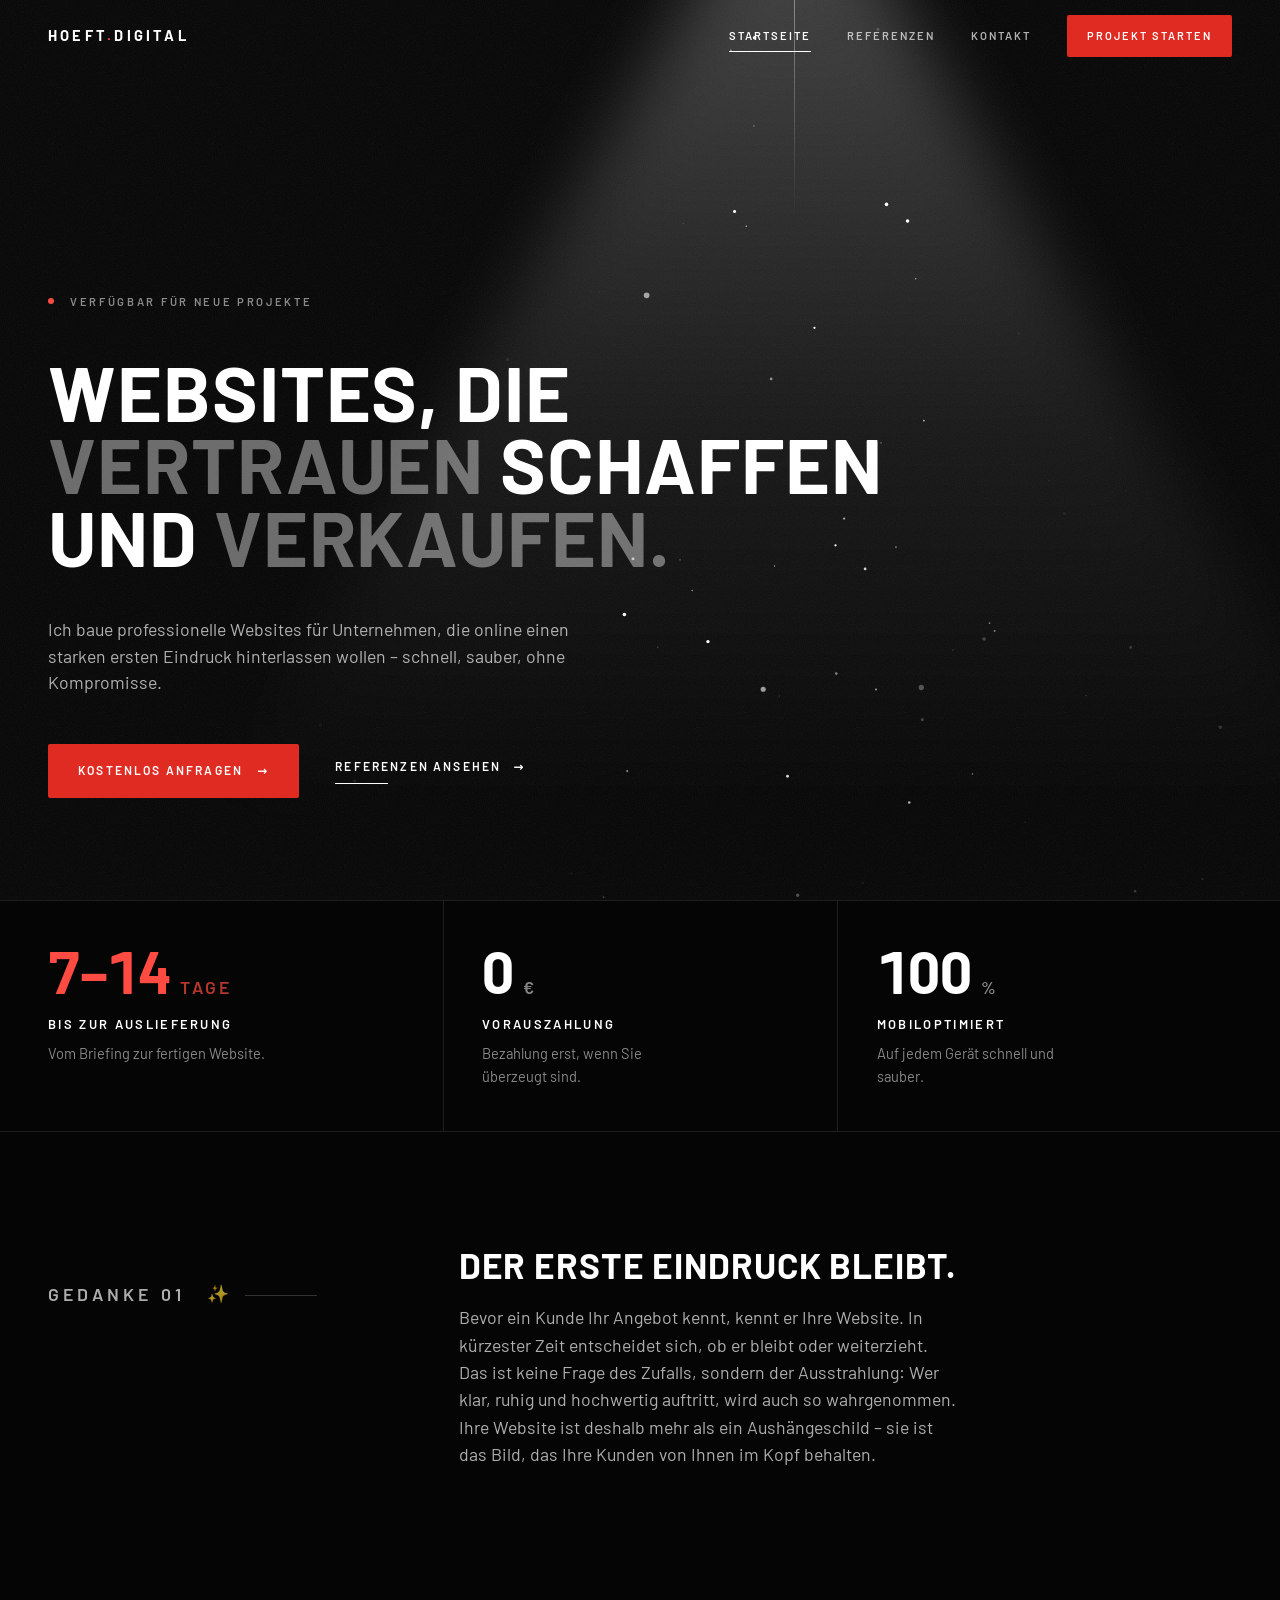
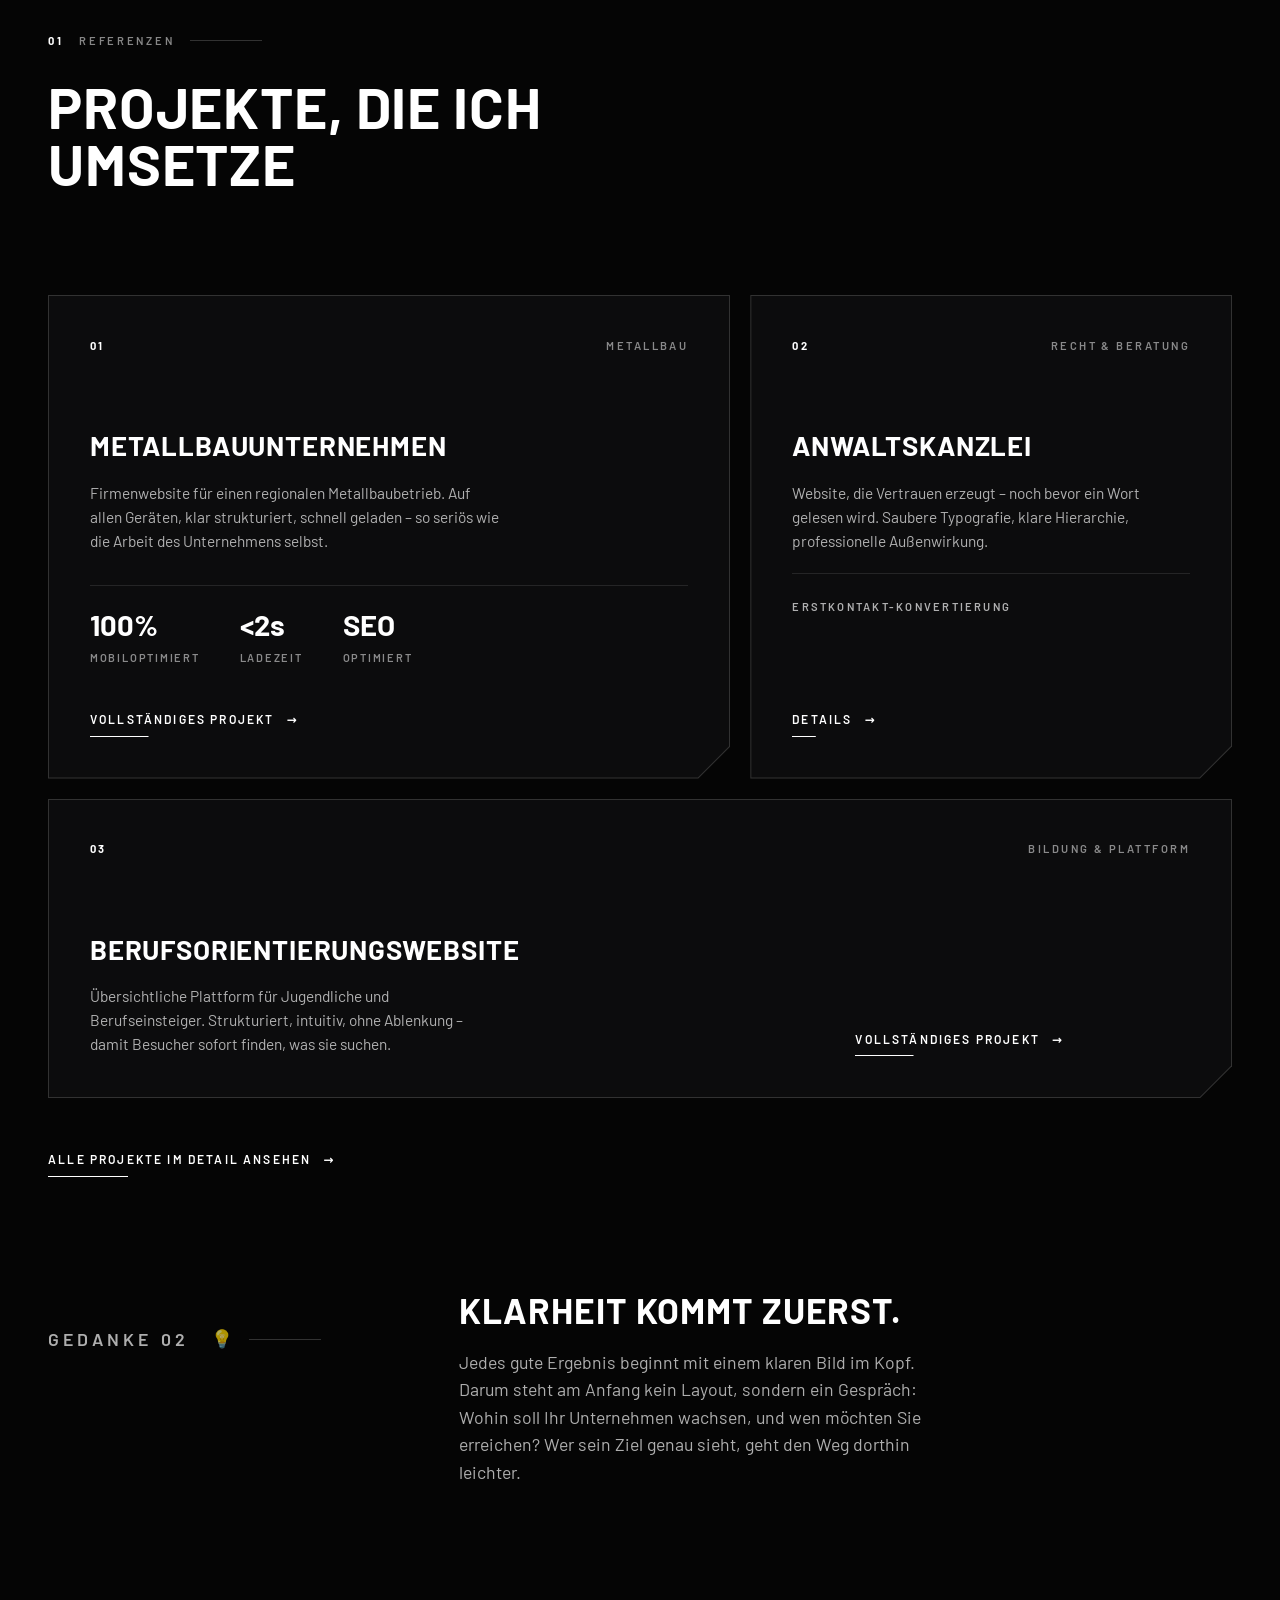
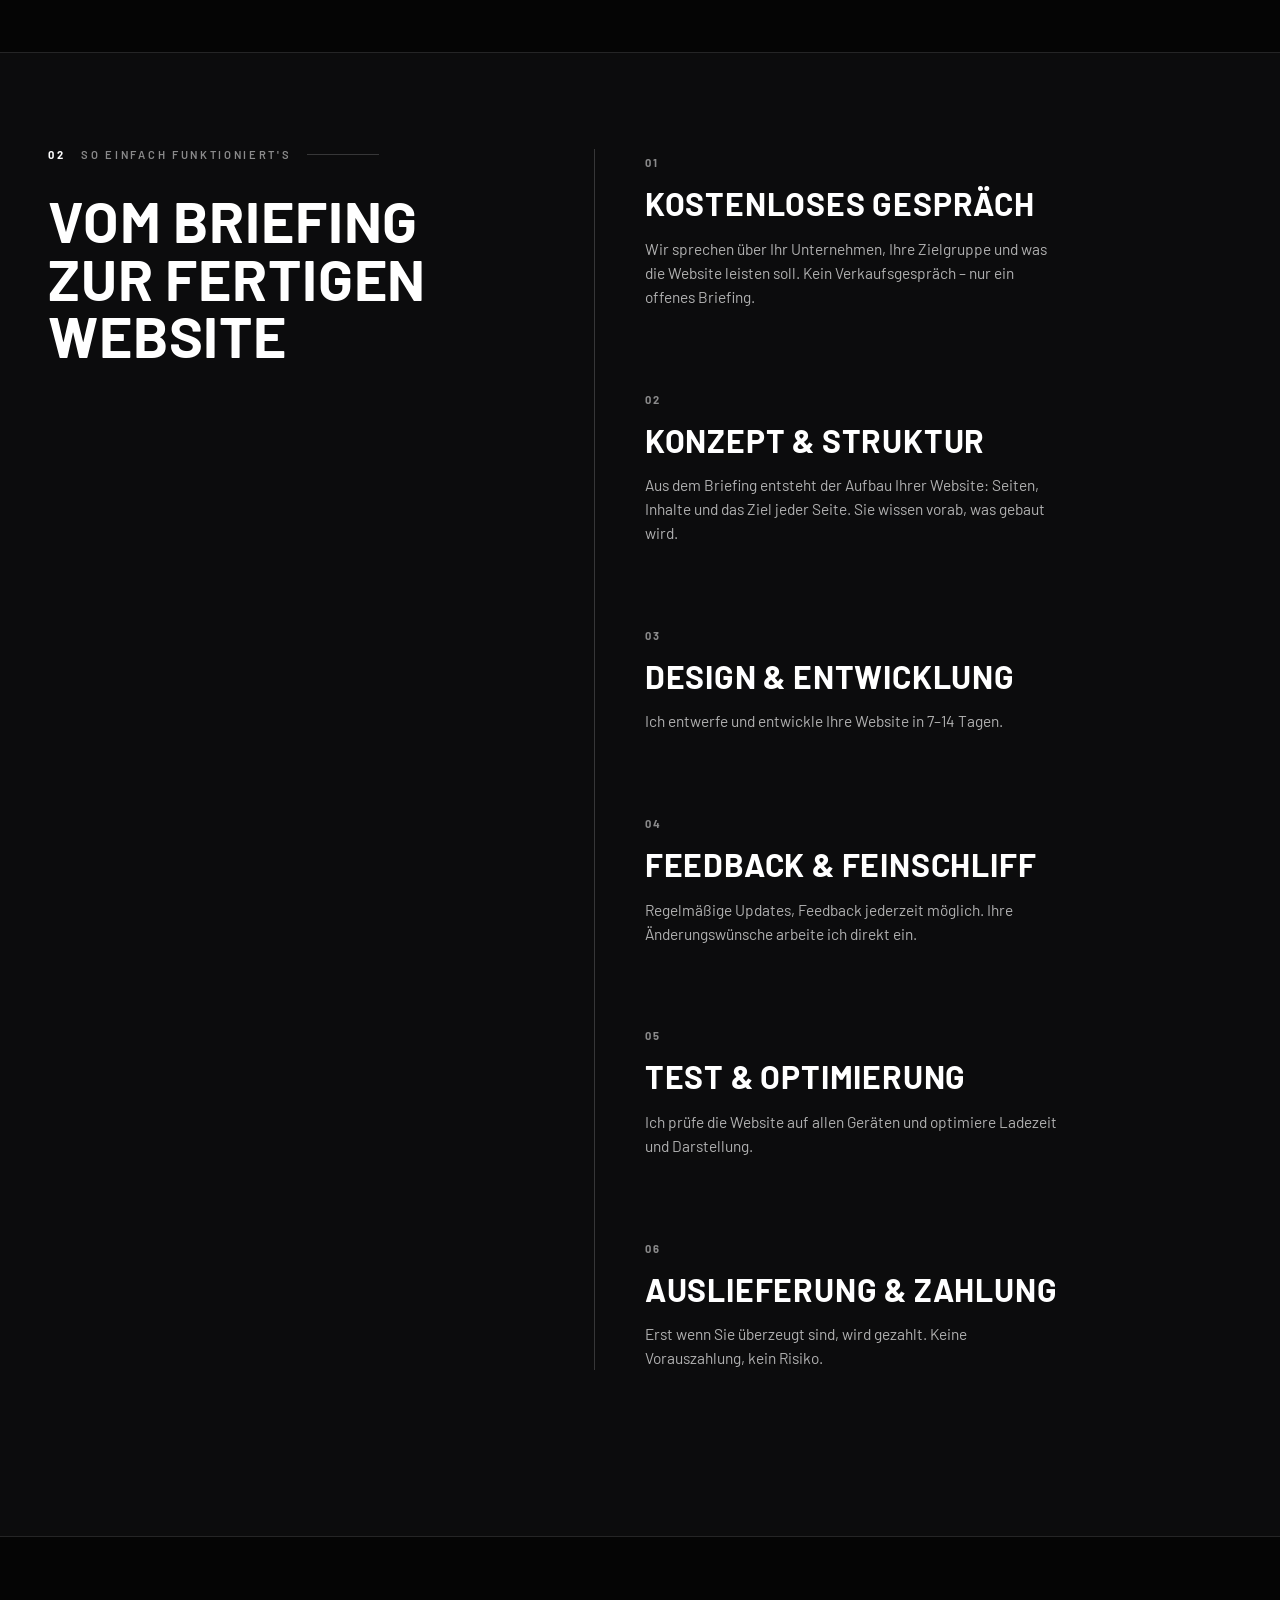
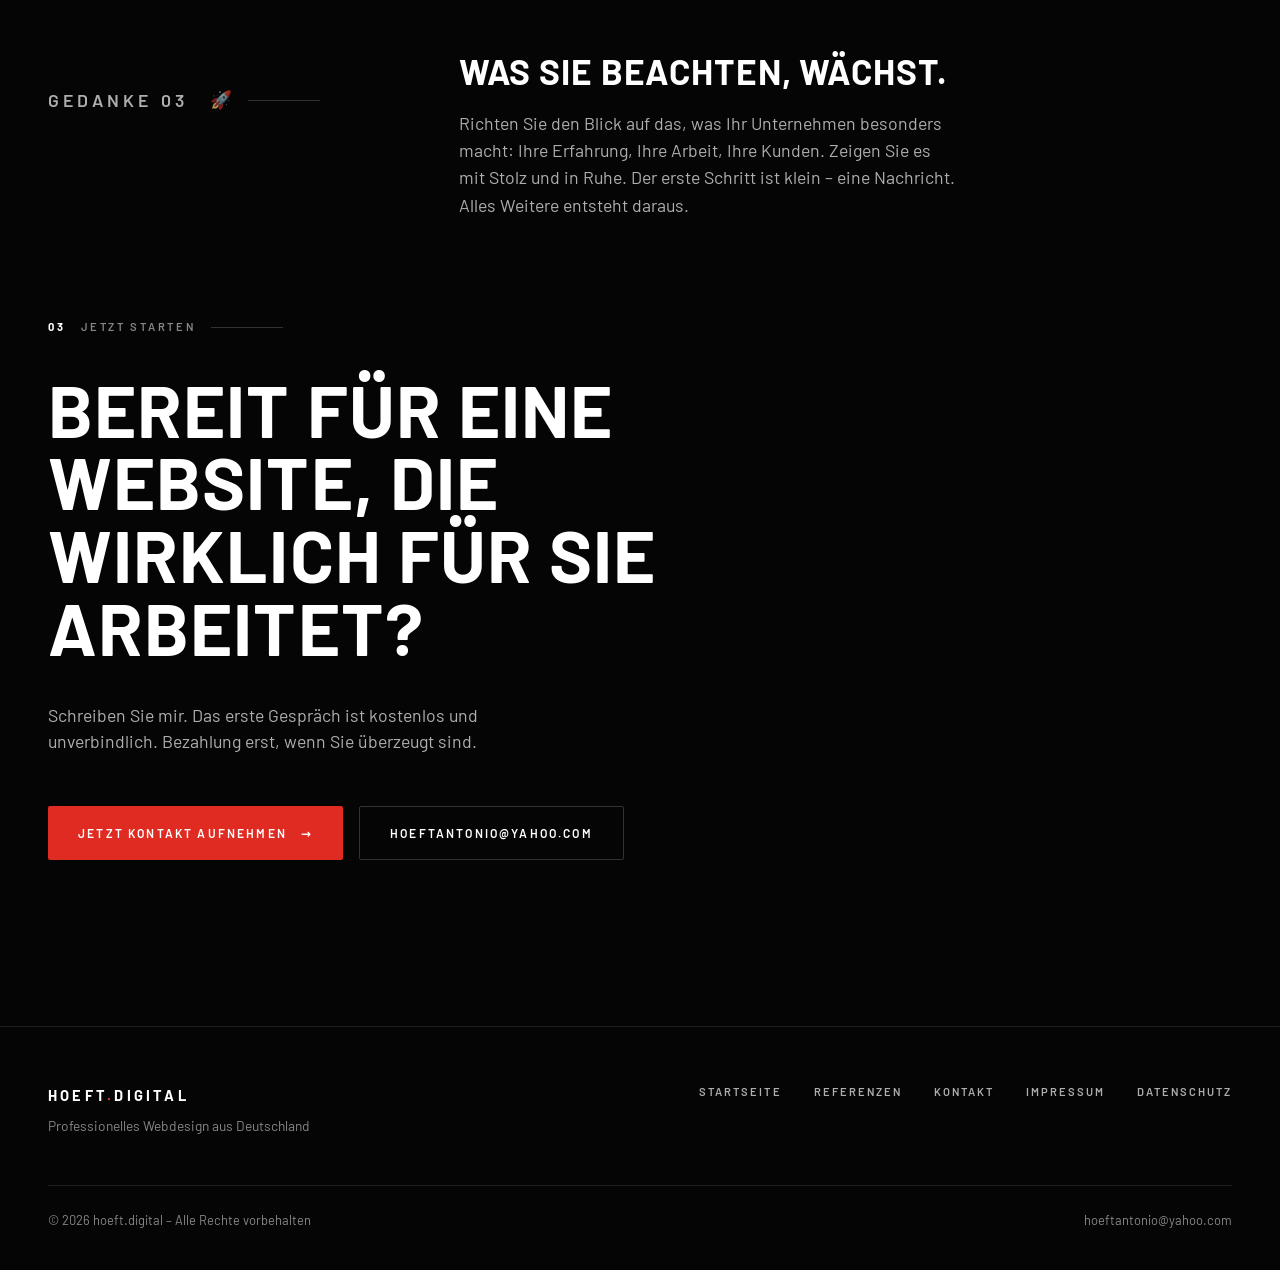
==== index.html @ b16e96ef "Initial commit" ====
<!DOCTYPE html>
<html lang="de">
<head>
  <meta charset="UTF-8" />
  <meta name="viewport" content="width=device-width, initial-scale=1.0" />
  <title>hoeft.digital – Webdesign, das wirkt</title>
  <meta name="description" content="Professionelles Webdesign für Unternehmen, die online überzeugen wollen." />
  <meta name="theme-color" content="#050505" />

  <link rel="preload" href="fonts/barlow-700.woff2" as="font" type="font/woff2" crossorigin />
  <link rel="preload" href="fonts/barlow-400.woff2" as="font" type="font/woff2" crossorigin />
  <script>document.documentElement.classList.add('js');</script>

  <style>
    /* ── Fonts (self-hosted) ────────────────────────── */
    @font-face { font-family: 'Barlow'; src: url('fonts/barlow-400.woff2') format('woff2'); font-weight: 400; font-display: swap; }
    @font-face { font-family: 'Barlow'; src: url('fonts/barlow-500.woff2') format('woff2'); font-weight: 500; font-display: swap; }
    @font-face { font-family: 'Barlow'; src: url('fonts/barlow-600.woff2') format('woff2'); font-weight: 600; font-display: swap; }
    @font-face { font-family: 'Barlow'; src: url('fonts/barlow-700.woff2') format('woff2'); font-weight: 700; font-display: swap; }

    /* ── Tokens ─────────────────────────────────────── */
    :root {
      --bg:      #050505;
      --bg-1:    #0c0c0d;
      --bg-2:    #141415;
      --line:    rgba(255,255,255,.10);
      --line-2:  rgba(255,255,255,.18);
      --t1:      #fff;
      --t2:      rgba(255,255,255,.68);
      --t3:      rgba(255,255,255,.52);   /* Minimum – AA auf --bg */

      --red:      #E02B22;                /* UI-Rot: Flächen (weißer Text 4.6:1) */
      --red-hi:   #FF4B41;                /* UI-Rot: Text auf Schwarz */
      --red-hover:#EE3A30;

      --sans: 'Barlow', 'DIN Alternate', 'Arial Narrow', system-ui, sans-serif;
      --mono: var(--sans);
      --ease: cubic-bezier(.16,1,.3,1);

      --pad:  clamp(20px, 4vw, 48px);
      --max:  1320px;
      --sec:  clamp(96px, 13vw, 176px);
      --nav:  72px;
    }

    *, *::before, *::after { box-sizing: border-box; }
    html { -webkit-text-size-adjust: 100%; }
    @media (prefers-reduced-motion: no-preference) { html { scroll-behavior: smooth; } }
    body {
      margin: 0; background: var(--bg); color: var(--t1);
      font-family: var(--sans); font-size: 15.48px; line-height: 1.55;
      -webkit-font-smoothing: antialiased; text-rendering: optimizeLegibility;
      overflow-x: hidden;
    }
    h1, h2, h3, p, ol, ul { margin: 0; padding: 0; }
    ol, ul { list-style: none; }
    a { color: inherit; text-decoration: none; }
    button { font: inherit; color: inherit; background: none; border: 0; padding: 0; cursor: pointer; }
    ::selection { background: var(--red); color: #fff; }

    :focus-visible { outline: 2px solid var(--red-hi); outline-offset: 4px; }

    .wrap { width: 100%; max-width: var(--max); margin-inline: auto; padding-inline: var(--pad); }
    .sr-only { position: absolute; width: 1px; height: 1px; overflow: hidden; clip: rect(0 0 0 0); white-space: nowrap; }
    .skip { position: fixed; top: 8px; left: 8px; z-index: 100; background: #fff; color: #000; padding: 10px 16px; font-weight: 600; transform: translateY(-200%); }
    .skip:focus { transform: none; }

    /* ── Typography ─────────────────────────────────── */
    .mono { font-family: var(--mono); font-variant-numeric: tabular-nums; }
    .label {
      font-family: var(--sans); font-size: 11.18px; font-weight: 600; line-height: 1;
      letter-spacing: .24em; text-transform: uppercase; color: var(--t3);
      display: flex; align-items: center; gap: 16px;
    }
    .label b { font-weight: 700; color: var(--t1); }
    .label::after { content: ''; height: 1px; width: 72px; background: var(--line-2); }

    .display {
      font-weight: 700; text-transform: uppercase; letter-spacing: .012em; line-height: .94;
      font-size: clamp(27.52px, 6.02vw, 92.88px);
    }
    @media (max-width: 899px) { .display { font-size: clamp(32.68px, 9.12vw, 72.24px); line-height: .96; } }
    .h2 {
      font-weight: 700; text-transform: uppercase; letter-spacing: .015em; line-height: 1;
      font-size: clamp(25.8px, 4.47vw, 68.8px);
    }
    .dim { color: var(--t3); }

    /* ── Buttons / Links ────────────────────────────── */
    .btn {
      display: inline-flex; align-items: center; gap: 14px;
      min-height: 54px; padding: 0 30px; border-radius: 2px;
      font-weight: 600; font-size: 12.04px; letter-spacing: .18em; text-transform: uppercase;
      transition: background-color .25s var(--ease), border-color .25s var(--ease), color .25s var(--ease);
    }
    .btn .arr { transition: transform .35s var(--ease); }
    .btn:hover .arr { transform: translateX(5px); }
    .btn-red { background: var(--red); color: #fff; }
    .btn-red:hover { background: var(--red-hover); }
    .btn-line { border: 1px solid var(--line-2); color: var(--t1); }
    .btn-line:hover { background: #fff; border-color: #fff; color: #000; }

    .ulink {
      display: inline-flex; align-items: center; gap: 12px; font-weight: 600; font-size: 12.04px; letter-spacing: .18em; text-transform: uppercase; padding-bottom: 8px;
      background: linear-gradient(currentColor, currentColor) left bottom / 28% 1px no-repeat;
      transition: background-size .5s var(--ease);
    }
    .ulink:hover, .work:hover .ulink { background-size: 100% 1px; }
    .ulink .arr { transition: transform .35s var(--ease); }
    .ulink:hover .arr, .work:hover .ulink .arr { transform: translateX(4px); }

    /* ── Reveal ─────────────────────────────────────── */
    .js .rv { opacity: 0; transform: translateY(24px); transition: opacity .8s var(--ease), transform .8s var(--ease); transition-delay: var(--d, 0s); }
    .js .rv.in { opacity: 1; transform: none; }
    .js .ln > span { display: block; transform: translateY(105%); transition: transform 1.1s var(--ease); transition-delay: var(--d, 0s); }
    .js .in .ln > span, .js .ln.in > span { transform: none; }
    .ln { display: block; overflow: hidden; padding-bottom: .12em; margin-bottom: -.12em; }
    @media (min-width: 900px) { .ln { white-space: nowrap; } }

    /* ── Navigation ─────────────────────────────────── */
    .nav {
      position: fixed; inset: 0 0 auto 0; z-index: 50; height: var(--nav);
      border-bottom: 1px solid transparent;
      transition: background-color .35s, border-color .35s, backdrop-filter .35s;
    }
    .nav.solid { background: rgba(5,5,5,.78); border-color: var(--line); -webkit-backdrop-filter: blur(16px); backdrop-filter: blur(16px); }
    .nav .wrap { height: 100%; display: flex; align-items: center; justify-content: space-between; }
    .brand { font-weight: 700; font-size: 14.62px; letter-spacing: .22em; text-transform: uppercase; }
    .brand i { font-style: normal; color: var(--red-hi); }
    .nav-links { display: none; align-items: center; gap: 36px; }
    .nav-links a:not(.btn) { font-size: 11.18px; font-weight: 600; letter-spacing: .18em; text-transform: uppercase; color: var(--t2); transition: color .2s; position: relative; padding: 6px 0; }
    .nav-links a:not(.btn):hover, .nav-links a[aria-current] { color: #fff; }
    .nav-links a[aria-current]::after { content: ''; position: absolute; left: 0; right: 0; bottom: -2px; height: 1px; background: #fff; }
    .nav-links .btn { min-height: 42px; padding: 0 20px; font-size: 11px; }
    .menu-btn { width: 44px; height: 44px; margin-right: -10px; display: grid; place-items: center; }
    .menu-btn span { display: block; width: 22px; height: 1.5px; background: #fff; position: relative; transition: background .2s; }
    .menu-btn span::before, .menu-btn span::after { content: ''; position: absolute; left: 0; width: 22px; height: 1.5px; background: #fff; transition: transform .35s var(--ease); }
    .menu-btn span::before { top: -7px; } .menu-btn span::after { top: 7px; }
    .menu-btn[aria-expanded="true"] span { background: transparent; }
    .menu-btn[aria-expanded="true"] span::before { transform: translateY(7px) rotate(45deg); }
    .menu-btn[aria-expanded="true"] span::after { transform: translateY(-7px) rotate(-45deg); }
    .mobile {
      position: fixed; inset: var(--nav) 0 0 0; z-index: 49; background: var(--bg);
      padding: 24px var(--pad); display: none; flex-direction: column;
    }
    .mobile.open { display: flex; }
    .mobile a:not(.btn) { font-size: 25.8px; font-weight: 700; letter-spacing: .06em; text-transform: uppercase; padding: 18px 0; border-bottom: 1px solid var(--line); }
    .mobile .btn { margin-top: 32px; justify-content: space-between; }
    @media (min-width: 820px) { .nav-links { display: flex; } .menu-btn, .mobile { display: none !important; } }

    /* ── Hero ───────────────────────────────────────── */
    .hero {
      position: relative; isolation: isolate; overflow: hidden;
      min-height: 100svh; display: flex; flex-direction: column;
      padding-top: calc(var(--nav) + 72px);
    }
    .beam { position: absolute; z-index: -1; top: -12%; left: 62%; width: min(110vw, 1500px); height: 125%; transform: translateX(-50%); filter: blur(34px); opacity: 0; transition: opacity 2.4s var(--ease) .1s; pointer-events: none; }
    .beam i { position: absolute; inset: 0; clip-path: polygon(47% 0, 53% 0, 100% 100%, 0 100%);
      background: linear-gradient(180deg, rgba(255,255,255,.26) 0%, rgba(255,255,255,.07) 48%, transparent 82%); }
    .core { position: absolute; z-index: -1; top: 0; left: 62%; width: 1px; height: 24%; background: linear-gradient(180deg, rgba(255,255,255,.7), transparent); opacity: 0; transition: opacity 2.4s var(--ease) .3s; }
    .loaded .beam { opacity: 1; } .loaded .core { opacity: .55; }
    html:not(.js) .beam { opacity: 1; } html:not(.js) .core { opacity: .55; }
    #dust { position: absolute; inset: 0; width: 100%; height: 100%; z-index: -1; pointer-events: none; opacity: 0; transition: opacity 2.6s var(--ease) .8s; }
    .loaded #dust { opacity: 1; }
    html:not(.js) #dust { display: none; }
    .grain { position: absolute; inset: 0; z-index: -1; opacity: .08; pointer-events: none;
      background-image: url("data:image/svg+xml;utf8,<svg xmlns='http://www.w3.org/2000/svg' width='160' height='160'><filter id='n'><feTurbulence type='fractalNoise' baseFrequency='.9' numOctaves='2' stitchTiles='stitch'/><feColorMatrix values='0 0 0 0 1 0 0 0 0 1 0 0 0 0 1 0 0 0 .7 0'/></filter><rect width='100%' height='100%' filter='url(%23n)'/></svg>"); }
    .hero-main { margin-top: auto; padding-bottom: clamp(56px, 8vw, 104px); }
    .status { margin-bottom: clamp(28px, 4vw, 48px); }
    .status::after { display: none; }
    .status .dot { width: 6px; height: 6px; background: var(--red-hi); border-radius: 50%; }
    .hero .display .dim { color: rgba(255,255,255,.4); }
    .hero-sub { max-width: 540px; margin-top: clamp(28px, 3.5vw, 44px); color: var(--t2); font-size: clamp(16.34px, 1.38vw, 18.92px); line-height: 1.5; }
    .hero-cta { display: flex; flex-wrap: wrap; align-items: center; gap: 16px 36px; margin-top: clamp(32px, 4vw, 48px); }

    /* ── Facts ──────────────────────────────────────── */
    .facts { border-top: 1px solid var(--line); border-bottom: 1px solid var(--line); background: var(--bg); }
    .facts .grid { display: grid; grid-template-columns: 1fr; }
    .fact { padding: clamp(28px, 3.4vw, 44px) 0; border-top: 1px solid var(--line); }
    .fact:first-child { border-top: 0; }
    .fact .num { font-weight: 700; letter-spacing: -.005em; line-height: .88; font-size: clamp(44px, 11vw, 76px); font-variant-numeric: tabular-nums; white-space: nowrap; }
    .fact .num small { font-size: .3em; font-weight: 600; letter-spacing: .16em; text-transform: uppercase; color: var(--t3); margin-left: .5em; }
    .fact .num.hot { color: var(--red-hi); }
    .fact .num.hot small { color: var(--red-hi); opacity: .7; }
    .fact h3 { margin-top: 18px; font-size: 12.9px; font-weight: 600; letter-spacing: .18em; text-transform: uppercase; }
    .fact p:not(.num) { margin-top: 8px; color: var(--t3); font-size: 14.62px; max-width: 28ch; }
    @media (min-width: 900px) {
      .facts .grid { grid-template-columns: repeat(3, 1fr); }
      .fact { border-top: 0; border-left: 1px solid var(--line); padding-inline: clamp(24px, 3vw, 48px); }
      .fact:first-child { border-left: 0; padding-left: 0; }
      .fact:last-child { padding-right: 0; }
      .fact .num { font-size: clamp(40px, 4.6vw, 72px); }
    }

    /* ── Work (Karten mit abgeschrägter Ecke) ───────── */
    .section { padding-block: var(--sec); }
    .sec-head { display: grid; gap: 32px; margin-bottom: clamp(56px, 8vw, 112px); }
    .cards { display: grid; grid-template-columns: 1fr; gap: 20px; }
    .card { --cut: 32px; position: relative; display: flex; background: var(--line-2);
      clip-path: polygon(0 0, 100% 0, 100% calc(100% - var(--cut)), calc(100% - var(--cut)) 100%, 0 100%);
      transition: background-color .45s var(--ease); }
    .card-in { margin: 1px; flex: 1; min-width: 0; display: flex; flex-direction: column;
      padding: clamp(28px, 3.2vw, 48px); background: var(--bg-1);
      clip-path: polygon(0 0, 100% 0, 100% calc(100% - var(--cut) + .59px), calc(100% - var(--cut) + .59px) 100%, 0 100%);
      transition: background-color .45s var(--ease); }
    .card:hover { background: rgba(255,255,255,.6); }
    .card:hover .card-in { background: var(--bg-2); }
    .work-meta { display: flex; justify-content: space-between; font-size: 11.18px; font-weight: 600; letter-spacing: .22em; text-transform: uppercase; color: var(--t3); }
    .work-meta b { color: var(--t1); font-weight: 700; }
    .card h3 { margin-top: clamp(40px, 6vw, 88px); font-size: clamp(20.64px, 2.15vw, 30.96px); font-weight: 700; text-transform: uppercase; letter-spacing: .03em; line-height: 1.08; overflow-wrap: break-word; hyphens: auto; }
    .card p { margin-top: 20px; color: var(--t2); max-width: 46ch; }
    .stats { display: grid; grid-template-columns: repeat(3, auto); justify-content: start; gap: 0 40px; margin-top: 32px; padding-top: 24px; border-top: 1px solid var(--line); }
    .stats strong { display: block; font-size: 29.24px; font-weight: 700; letter-spacing: 0; line-height: 1; }
    .stats span { display: block; margin-top: 10px; font-size: 11px; font-weight: 600; letter-spacing: .16em; text-transform: uppercase; color: var(--t3); }
    .note { margin-top: 32px; padding-top: 24px; border-top: 1px solid var(--line); font-size: 11.18px; font-weight: 600; letter-spacing: .2em; text-transform: uppercase; color: var(--t3); }
    .card .note { max-width: none; }
    .foot { margin-top: auto; padding-top: 40px; }
    .stretch::before { content: ''; position: absolute; inset: 0; z-index: 2; }
    @media (min-width: 900px) {
      .cards { grid-template-columns: repeat(12, minmax(0, 1fr)); }
      .c-7 { grid-column: span 7; } .c-5 { grid-column: span 5; } .c-12 { grid-column: span 12; }
      .c-12 .card-in { display: grid; grid-template-columns: repeat(12, minmax(0, 1fr)); column-gap: 48px; }
      .c-12 .work-meta { grid-column: 1 / -1; }
      .c-12 .l { grid-column: 1 / 8; }
      .c-12 .r { grid-column: 9 / 13; display: flex; flex-direction: column; justify-content: flex-end; }
      .c-12 .foot { margin-top: 0; }
    }

    /* ── Process ────────────────────────────────────── */
    .process { --pp: clamp(64px, 8vw, 96px); padding-top: var(--pp); background: var(--bg-1); border-top: 1px solid var(--line); border-bottom: 1px solid var(--line); }
    .process-grid { display: grid; gap: clamp(48px, 7vw, 96px); }
    .steps { position: relative; }
    .steps::before { content: ''; position: absolute; left: 0; top: 0; bottom: 0; width: 1px; background: var(--line-2); }
    .step { padding: 0 0 clamp(48px, 6vw, 80px) clamp(28px, 4vw, 56px); position: relative; }
    .step:last-child { padding-bottom: 0; }
    .step .n { font-size: 11.18px; font-weight: 700; letter-spacing: .24em; color: var(--t3); }
    .step h3 { margin-top: 14px; font-size: clamp(20.64px, 2.49vw, 36.12px); font-weight: 700; text-transform: uppercase; letter-spacing: .025em; line-height: 1.05; }
    .step p { margin-top: 16px; color: var(--t2); max-width: 46ch; }
    @media (min-width: 900px) {
      .process-grid { grid-template-columns: 5fr 7fr; }
      .process-head { position: sticky; top: calc(var(--nav) + var(--pp)); align-self: start; }
    }

    /* ── Gedanken (kurze Essays) ────────────────────── */
    .essay { padding: clamp(72px, 9vw, 128px) 0 0; }
    .essay .wrap { display: grid; gap: 24px; }
    .essay h3 { font-size: clamp(22.36px, 2.75vw, 39.56px); font-weight: 700; text-transform: uppercase; letter-spacing: .025em; line-height: 1.05; }
    .essay p { margin-top: 20px; font-size: clamp(16.34px, 1.38vw, 19.78px); line-height: 1.55; color: var(--t2); max-width: 50ch; }
    .emo { font-style: normal; margin-left: .3em; font-family: 'Segoe UI Emoji', 'Apple Color Emoji', 'Noto Color Emoji', sans-serif; letter-spacing: 0; }
    #referenzen { padding-bottom: 0; }
    .essay.tail { padding-bottom: var(--sec); }
    .essay + .cta { padding-top: clamp(64px, 8vw, 112px); }
    @media (min-width: 900px) {
      .essay .wrap { grid-template-columns: repeat(12, minmax(0, 1fr)); column-gap: 48px; }
      .essay .label { grid-column: 1 / 5; align-self: start; padding-top: 14px; }
      .essay-body { grid-column: 5 / 12; }
    }

    /* ── CTA ────────────────────────────────────────── */
    .cta { position: relative; isolation: isolate; overflow: hidden; text-align: left; }
    .cta .h2 { font-size: clamp(29.24px, 5.68vw, 89.44px); max-width: 16ch; }
    .cta .sub { margin-top: clamp(24px, 3vw, 40px); max-width: 48ch; color: var(--t2); font-size: clamp(16.34px, 1.38vw, 18.92px); line-height: 1.5; }
    .cta-row { display: flex; flex-wrap: wrap; gap: 16px; margin-top: clamp(32px, 4vw, 52px); }

    /* ── Footer ─────────────────────────────────────── */
    footer { border-top: 1px solid var(--line); padding: 56px 0 40px; }
    .f-top { display: flex; flex-direction: column; gap: 32px; }
    .f-top p { margin-top: 8px; font-size: 13.76px; color: var(--t3); }
    .f-links { display: flex; flex-wrap: wrap; gap: 12px 32px; font-size: 11.18px; font-weight: 600; letter-spacing: .18em; text-transform: uppercase; color: var(--t2); }
    .f-links a:hover, .f-bot a:hover { color: #fff; }
    .f-bot { margin-top: 48px; padding-top: 24px; border-top: 1px solid var(--line); display: flex; flex-direction: column; gap: 8px; font-size: 12.9px; color: var(--t3); }
    @media (min-width: 760px) {
      .f-top, .f-bot { flex-direction: row; justify-content: space-between; align-items: flex-start; }
      .f-bot { align-items: center; }
    }

    /* ── Reduced motion ─────────────────────────────── */
    @media (prefers-reduced-motion: reduce) {
      *, *::before, *::after { transition-duration: .01ms !important; transition-delay: 0s !important; animation: none !important; }
      .js .rv, .js .ln > span { opacity: 1; transform: none; }
      .beam { opacity: 1; } .core { opacity: .55; }
    }
  </style>
</head>
<body>
  <a href="#main" class="skip">Zum Inhalt springen</a>

  <!-- NAV -->
  <header class="nav" id="nav">
    <div class="wrap">
      <a href="index.html" class="brand" aria-label="hoeft.digital – Startseite">hoeft<i>.</i>digital</a>
      <nav class="nav-links" aria-label="Hauptnavigation">
        <a href="index.html" aria-current="page">Startseite</a>
        <a href="referenzen.html">Referenzen</a>
        <a href="kontakt.html">Kontakt</a>
        <a href="kontakt.html" class="btn btn-red">Projekt starten</a>
      </nav>
      <button id="menu-btn" class="menu-btn" aria-label="Menü" aria-expanded="false" aria-controls="mobile-menu"><span></span></button>
    </div>
  </header>
  <nav id="mobile-menu" class="mobile" aria-label="Mobile Navigation">
    <a href="index.html" aria-current="page">Startseite</a>
    <a href="referenzen.html">Referenzen</a>
    <a href="kontakt.html">Kontakt</a>
    <a href="kontakt.html" class="btn btn-red">Projekt starten <span class="arr" aria-hidden="true">→</span></a>
  </nav>

  <main id="main">

    <!-- HERO -->
    <section class="hero" id="hero-section">
      <div class="beam" aria-hidden="true"><i></i></div>
      <div class="core" aria-hidden="true"></div>
      <div class="grain" aria-hidden="true"></div>
      <canvas id="dust" aria-hidden="true"></canvas>

      <div class="wrap hero-main">
        <p class="label status rv"><span class="dot" aria-hidden="true"></span> Verfügbar für neue Projekte</p>

        <h1 class="display" id="hero-h">
          <span class="ln" style="--d:.05s"><span>Websites, die</span></span>
          <span class="ln" style="--d:.13s"><span><span class="dim">Vertrauen</span> schaffen</span></span>
          <span class="ln" style="--d:.21s"><span>und <span class="dim">verkaufen.</span></span></span>
        </h1>

        <p class="hero-sub rv" style="--d:.35s">
          Ich baue professionelle Websites für Unternehmen, die online einen starken ersten Eindruck hinterlassen wollen – schnell, sauber, ohne Kompromisse.
        </p>

        <div class="hero-cta rv" style="--d:.42s">
          <a href="kontakt.html" class="btn btn-red">Kostenlos anfragen <span class="arr" aria-hidden="true">→</span></a>
          <a href="referenzen.html" class="ulink">Referenzen ansehen <span class="arr" aria-hidden="true">→</span></a>
        </div>
      </div>

    </section>

    <!-- FACTS -->
    <section class="facts" aria-label="Zahlen und Fakten">
      <div class="wrap">
        <div class="grid">
          <div class="fact rv">
            <p class="num hot"><span data-to="7">7</span>–<span data-to="14">14</span><small>Tage</small></p>
            <h3>Bis zur Auslieferung</h3>
            <p>Vom Briefing zur fertigen Website.</p>
          </div>
          <div class="fact rv" style="--d:.1s">
            <p class="num">0<small>€</small></p>
            <h3>Vorauszahlung</h3>
            <p>Bezahlung erst, wenn Sie überzeugt sind.</p>
          </div>
          <div class="fact rv" style="--d:.2s">
            <p class="num"><span data-to="100">100</span><small>%</small></p>
            <h3>Mobiloptimiert</h3>
            <p>Auf jedem Gerät schnell und sauber.</p>
          </div>
        </div>
      </div>
    </section>

    <!-- GEDANKE 01 -->
    <section class="essay" aria-labelledby="g1">
      <div class="wrap">
        <p class="label rv">Gedanke 01 <span class="emo" aria-hidden="true">✨</span></p>
        <div class="essay-body rv" style="--d:.08s">
          <h3 id="g1">Der erste Eindruck bleibt.</h3>
          <p>Bevor ein Kunde Ihr Angebot kennt, kennt er Ihre Website. In kürzester Zeit entscheidet sich, ob er bleibt oder weiterzieht. Das ist keine Frage des Zufalls, sondern der Ausstrahlung: Wer klar, ruhig und hochwertig auftritt, wird auch so wahrgenommen. Ihre Website ist deshalb mehr als ein Aushängeschild – sie ist das Bild, das Ihre Kunden von Ihnen im Kopf behalten.</p>
        </div>
      </div>
    </section>

    <!-- REFERENZEN -->
    <section class="section" id="referenzen">
      <div class="wrap">
        <div class="sec-head rv">
          <p class="label"><b>01</b> Referenzen</p>
          <h2 class="h2">Projekte, die ich<br />umsetze</h2>
        </div>

        <div class="cards">
          <!-- 01 Metallbau -->
          <article class="card c-7 rv">
            <div class="card-in">
              <div class="work-meta"><b>01</b><span>Metallbau</span></div>
              <h3>Metallbauunternehmen</h3>
              <p>Firmenwebsite für einen regionalen Metallbaubetrieb. Auf allen Geräten, klar strukturiert, schnell geladen – so seriös wie die Arbeit des Unternehmens selbst.</p>
              <div class="stats">
                <div><strong>100%</strong><span>Mobiloptimiert</span></div>
                <div><strong>&lt;2s</strong><span>Ladezeit</span></div>
                <div><strong>SEO</strong><span>Optimiert</span></div>
              </div>
              <div class="foot"><a href="referenzen.html#metallbau" class="ulink stretch">Vollständiges Projekt <span class="arr" aria-hidden="true">→</span></a></div>
            </div>
          </article>

          <!-- 02 Kanzlei -->
          <article class="card c-5 rv" style="--d:.08s">
            <div class="card-in">
              <div class="work-meta"><b>02</b><span>Recht &amp; Beratung</span></div>
              <h3>Anwaltskanzlei</h3>
              <p>Website, die Vertrauen erzeugt – noch bevor ein Wort gelesen wird. Saubere Typografie, klare Hierarchie, professionelle Außenwirkung.</p>
              <p class="note">Erstkontakt-Konvertierung</p>
              <div class="foot"><a href="referenzen.html#kanzlei" class="ulink stretch">Details <span class="arr" aria-hidden="true">→</span></a></div>
            </div>
          </article>

          <!-- 03 Berufsorientierung -->
          <article class="card c-12 rv" style="--d:.12s">
            <div class="card-in">
              <div class="work-meta"><b>03</b><span>Bildung &amp; Plattform</span></div>
              <div class="l">
                <h3>Berufsorientierungswebsite</h3>
                <p>Übersichtliche Plattform für Jugendliche und Berufseinsteiger. Strukturiert, intuitiv, ohne Ablenkung – damit Besucher sofort finden, was sie suchen.</p>
              </div>
              <div class="r">
                <div class="foot"><a href="referenzen.html#berufsorientierung" class="ulink stretch">Vollständiges Projekt <span class="arr" aria-hidden="true">→</span></a></div>
              </div>
            </div>
          </article>
        </div>

        <div class="rv" style="margin-top:48px">
          <a href="referenzen.html" class="ulink">Alle Projekte im Detail ansehen <span class="arr" aria-hidden="true">→</span></a>
        </div>
      </div>
    </section>

    <!-- GEDANKE 02 -->
    <section class="essay tail" aria-labelledby="g2">
      <div class="wrap">
        <p class="label rv">Gedanke 02 <span class="emo" aria-hidden="true">💡</span></p>
        <div class="essay-body rv" style="--d:.08s">
          <h3 id="g2">Klarheit kommt zuerst.</h3>
          <p>Jedes gute Ergebnis beginnt mit einem klaren Bild im Kopf. Darum steht am Anfang kein Layout, sondern ein Gespräch: Wohin soll Ihr Unternehmen wachsen, und wen möchten Sie erreichen? Wer sein Ziel genau sieht, geht den Weg dorthin leichter.</p>
        </div>
      </div>
    </section>

    <!-- PROZESS -->
    <section class="section process">
      <div class="wrap process-grid">
        <div class="process-head rv">
          <p class="label" style="margin-bottom:32px"><b>02</b> So einfach funktioniert's</p>
          <h2 class="h2">Vom Briefing zur fertigen Website</h2>
        </div>
        <ol class="steps" id="steps">
          <li class="step rv">
            <span class="n">01</span>
            <h3>Kostenloses Gespräch</h3>
            <p>Wir sprechen über Ihr Unternehmen, Ihre Zielgruppe und was die Website leisten soll. Kein Verkaufsgespräch – nur ein offenes Briefing.</p>
          </li>
          <li class="step rv">
            <span class="n">02</span>
            <h3>Konzept &amp; Struktur</h3>
            <p>Aus dem Briefing entsteht der Aufbau Ihrer Website: Seiten, Inhalte und das Ziel jeder Seite. Sie wissen vorab, was gebaut wird.</p>
          </li>
          <li class="step rv">
            <span class="n">03</span>
            <h3>Design &amp; Entwicklung</h3>
            <p>Ich entwerfe und entwickle Ihre Website in 7–14 Tagen.</p>
          </li>
          <li class="step rv">
            <span class="n">04</span>
            <h3>Feedback &amp; Feinschliff</h3>
            <p>Regelmäßige Updates, Feedback jederzeit möglich. Ihre Änderungswünsche arbeite ich direkt ein.</p>
          </li>
          <li class="step rv">
            <span class="n">05</span>
            <h3>Test &amp; Optimierung</h3>
            <p>Ich prüfe die Website auf allen Geräten und optimiere Ladezeit und Darstellung.</p>
          </li>
          <li class="step rv">
            <span class="n">06</span>
            <h3>Auslieferung &amp; Zahlung</h3>
            <p>Erst wenn Sie überzeugt sind, wird gezahlt. Keine Vorauszahlung, kein Risiko.</p>
          </li>
        </ol>
      </div>
    </section>

    <!-- GEDANKE 03 -->
    <section class="essay" aria-labelledby="g3">
      <div class="wrap">
        <p class="label rv">Gedanke 03 <span class="emo" aria-hidden="true">🚀</span></p>
        <div class="essay-body rv" style="--d:.08s">
          <h3 id="g3">Was Sie beachten, wächst.</h3>
          <p>Richten Sie den Blick auf das, was Ihr Unternehmen besonders macht: Ihre Erfahrung, Ihre Arbeit, Ihre Kunden. Zeigen Sie es mit Stolz und in Ruhe. Der erste Schritt ist klein – eine Nachricht. Alles Weitere entsteht daraus.</p>
        </div>
      </div>
    </section>

    <!-- CTA -->
    <section class="section cta">
      <div class="wrap">
        <p class="label rv" style="margin-bottom:40px"><b>03</b> Jetzt starten</p>
        <h2 class="h2 rv" style="--d:.05s">Bereit für eine Website, die wirklich für Sie arbeitet?</h2>
        <p class="sub rv" style="--d:.12s">Schreiben Sie mir. Das erste Gespräch ist kostenlos und unverbindlich. Bezahlung erst, wenn Sie überzeugt sind.</p>
        <div class="cta-row rv" style="--d:.18s">
          <a href="https://tally.so/r/LZ6a4j" target="_blank" rel="noopener" class="btn btn-red" data-tally-form="LZ6a4j">Jetzt Kontakt aufnehmen <span class="arr" aria-hidden="true">→</span></a>
          <a href="mailto:hoeftantonio@yahoo.com" class="btn btn-line">hoeftantonio@yahoo.com</a>
        </div>
      </div>
    </section>
  </main>

  <!-- FOOTER -->
  <footer>
    <div class="wrap">
      <div class="f-top">
        <div>
          <a href="index.html" class="brand">hoeft<i>.</i>digital</a>
          <p>Professionelles Webdesign aus Deutschland</p>
        </div>
        <nav class="f-links" aria-label="Footer">
          <a href="index.html">Startseite</a>
          <a href="referenzen.html">Referenzen</a>
          <a href="kontakt.html">Kontakt</a>
          <a href="impressum.html">Impressum</a>
          <a href="datenschutz.html">Datenschutz</a>
        </nav>
      </div>
      <div class="f-bot">
        <p>© 2026 hoeft.digital – Alle Rechte vorbehalten</p>
        <a href="mailto:hoeftantonio@yahoo.com">hoeftantonio@yahoo.com</a>
      </div>
    </div>
  </footer>

  <script>
    (function () {
      var reduce = matchMedia('(prefers-reduced-motion: reduce)').matches;
      var root = document.documentElement;

      // Hero-Einstieg
      requestAnimationFrame(function () { requestAnimationFrame(function () {
        root.classList.add('loaded');
        document.querySelectorAll('#hero-section .ln').forEach(function (l) { l.classList.add('in'); });
      }); });

      // Scroll-Reveals + Zähler
      var io = new IntersectionObserver(function (entries) {
        entries.forEach(function (e) {
          if (!e.isIntersecting) return;
          e.target.classList.add('in');
          io.unobserve(e.target);
          if (e.target.classList.contains('fact') && !reduce) count(e.target);
        });
      }, { threshold: 0.12, rootMargin: '0px 0px -6% 0px' });
      document.querySelectorAll('.rv').forEach(function (el) { io.observe(el); });

      function count(scope) {
        scope.querySelectorAll('[data-to]').forEach(function (el) {
          var to = +el.dataset.to, t0 = performance.now(), dur = 1500;
          (function tick(t) {
            var k = Math.min((t - t0) / dur, 1), e = k === 1 ? 1 : 1 - Math.pow(2, -10 * k);
            el.textContent = Math.round(to * e);
            if (k < 1) requestAnimationFrame(tick);
          })(t0);
        });
      }

      // Staubpartikel im Lichtkegel (Canvas, nur sichtbar solange der Hero im Bild ist)
      var cv = document.getElementById('dust'), hero = document.getElementById('hero-section');
      if (cv && cv.getContext) {
        var ctx = cv.getContext('2d'), W = 0, H = 0, P = [], dRaf = 0, dLast = 0, heroVisible = true;
        function dSize() {
          var r = hero.getBoundingClientRect(), dpr = Math.min(devicePixelRatio || 1, 2);
          W = r.width; H = r.height;
          cv.width = Math.round(W * dpr); cv.height = Math.round(H * dpr);
          ctx.setTransform(dpr, 0, 0, dpr, 0, 0);
        }
        function dSpawn() {
          var n = W < 700 ? 50 : 130; P = [];
          for (var i = 0; i < n; i++) {
            var z = Math.random();                       // 0 = fern, 1 = nah
            P.push({ x: Math.random() * W, y: Math.random() * H, z: z,
              r: 0.6 + z * 1.2 + (Math.random() < 0.07 ? 1.3 : 0),
              vx: (Math.random() - 0.5) * 9 * (0.4 + z), vy: (Math.random() - 0.4) * 7 * (0.4 + z),
              ph: Math.random() * 6.283, ps: 0.4 + Math.random() * 0.9 });
          }
        }
        // Helligkeit des Strahls an Position x,y (0..1): folgt der Kegelform des .beam
        function beamAt(x, y) {
          var t = (y + 0.12 * H) / (1.25 * H); if (t < 0 || t > 1) return 0;
          var hw = Math.min(W * 1.1, 1500) * (0.03 + 0.47 * t) * 1.05;
          var d = Math.abs(x - W * 0.62) / hw; if (d >= 1) return 0;
          var f = 1 - d; f = f * f * (3 - 2 * f);
          return f * Math.max(0, 1 - t * 0.85);
        }
        function dFrame(now, still) {
          var dt = still ? 0 : Math.min((now - dLast) / 1000, 0.05); dLast = now;
          var s = now / 1000; ctx.clearRect(0, 0, W, H); ctx.fillStyle = '#fff';
          for (var i = 0; i < P.length; i++) {
            var p = P[i];
            p.x += (p.vx + Math.sin(s * p.ps + p.ph) * 4 * (0.5 + p.z)) * dt;
            p.y += (p.vy + Math.cos(s * p.ps * 0.8 + p.ph) * 3 * (0.5 + p.z)) * dt;
            if (p.x < -4) p.x = W + 4; else if (p.x > W + 4) p.x = -4;
            if (p.y < -4) p.y = H + 4; else if (p.y > H + 4) p.y = -4;
            var f = beamAt(p.x, p.y); if (f < 0.01) continue;
            var tw = 0.6 + 0.4 * Math.sin(s * p.ps * 2.2 + p.ph);
            ctx.globalAlpha = Math.min(1, f * tw * (0.4 + 0.6 * p.z) * 3.2);
            ctx.beginPath(); ctx.arc(p.x, p.y, p.r, 0, 6.283); ctx.fill();
          }
        }
        function dLoop(now) { dFrame(now); dRaf = heroVisible ? requestAnimationFrame(dLoop) : 0; }
        function dStart() { if (!dRaf && heroVisible && !document.hidden) { dLast = performance.now(); dRaf = requestAnimationFrame(dLoop); } }
        dSize(); dSpawn();
        if (reduce) { dFrame(performance.now() / 1000 * 1000, true); }   // statisches Bild, keine Bewegung
        else {
          new IntersectionObserver(function (e) { heroVisible = e[0].isIntersecting; if (heroVisible) dStart(); }).observe(hero);
          document.addEventListener('visibilitychange', function () { if (!document.hidden) dStart(); });
          dStart();
        }
        var lastW = W;
        addEventListener('resize', function () {
          dSize(); if (Math.abs(W - lastW) > 40) { dSpawn(); lastW = W; }
          if (reduce) dFrame(performance.now(), true);
        });
      }

      // Nav
      var nav = document.getElementById('nav'), ticking = false;
      function update() { ticking = false; nav.classList.toggle('solid', scrollY > 40); }
      addEventListener('scroll', function () { if (!ticking) { ticking = true; requestAnimationFrame(update); } }, { passive: true });
      update();

      // Tally erst beim Klick laden (vorher keine Verbindung zu tally.so)
      var tallyPromise;
      function loadTally() {
        if (!tallyPromise) tallyPromise = new Promise(function (resolve, reject) {
          if (window.Tally) return resolve();
          var sc = document.createElement('script');
          sc.src = 'https://tally.so/widgets/embed.js';
          sc.onload = resolve; sc.onerror = reject;
          document.head.appendChild(sc);
        });
        return tallyPromise;
      }
      document.addEventListener('click', function (e) {
        var t = e.target.closest('[data-tally-form]');
        if (!t) return;
        e.preventDefault();
        loadTally().then(function () {
          window.Tally.openPopup(t.getAttribute('data-tally-form'), { emoji: { text: '\uD83D\uDC4B', animation: 'wave' } });
        }).catch(function () { window.open(t.href, '_blank', 'noopener'); });
      });

      // Mobile Menü
      var btn = document.getElementById('menu-btn'), menu = document.getElementById('mobile-menu');
      function setMenu(open) {
        menu.classList.toggle('open', open);
        btn.setAttribute('aria-expanded', open);
        document.body.style.overflow = open ? 'hidden' : '';
        nav.classList.toggle('solid', open || scrollY > 40);
      }
      btn.addEventListener('click', function () { setMenu(btn.getAttribute('aria-expanded') !== 'true'); });
      menu.addEventListener('click', function (e) { if (e.target.closest('a')) setMenu(false); });
      addEventListener('keydown', function (e) { if (e.key === 'Escape') setMenu(false); });
    })();
  </script>
</body>
</html>
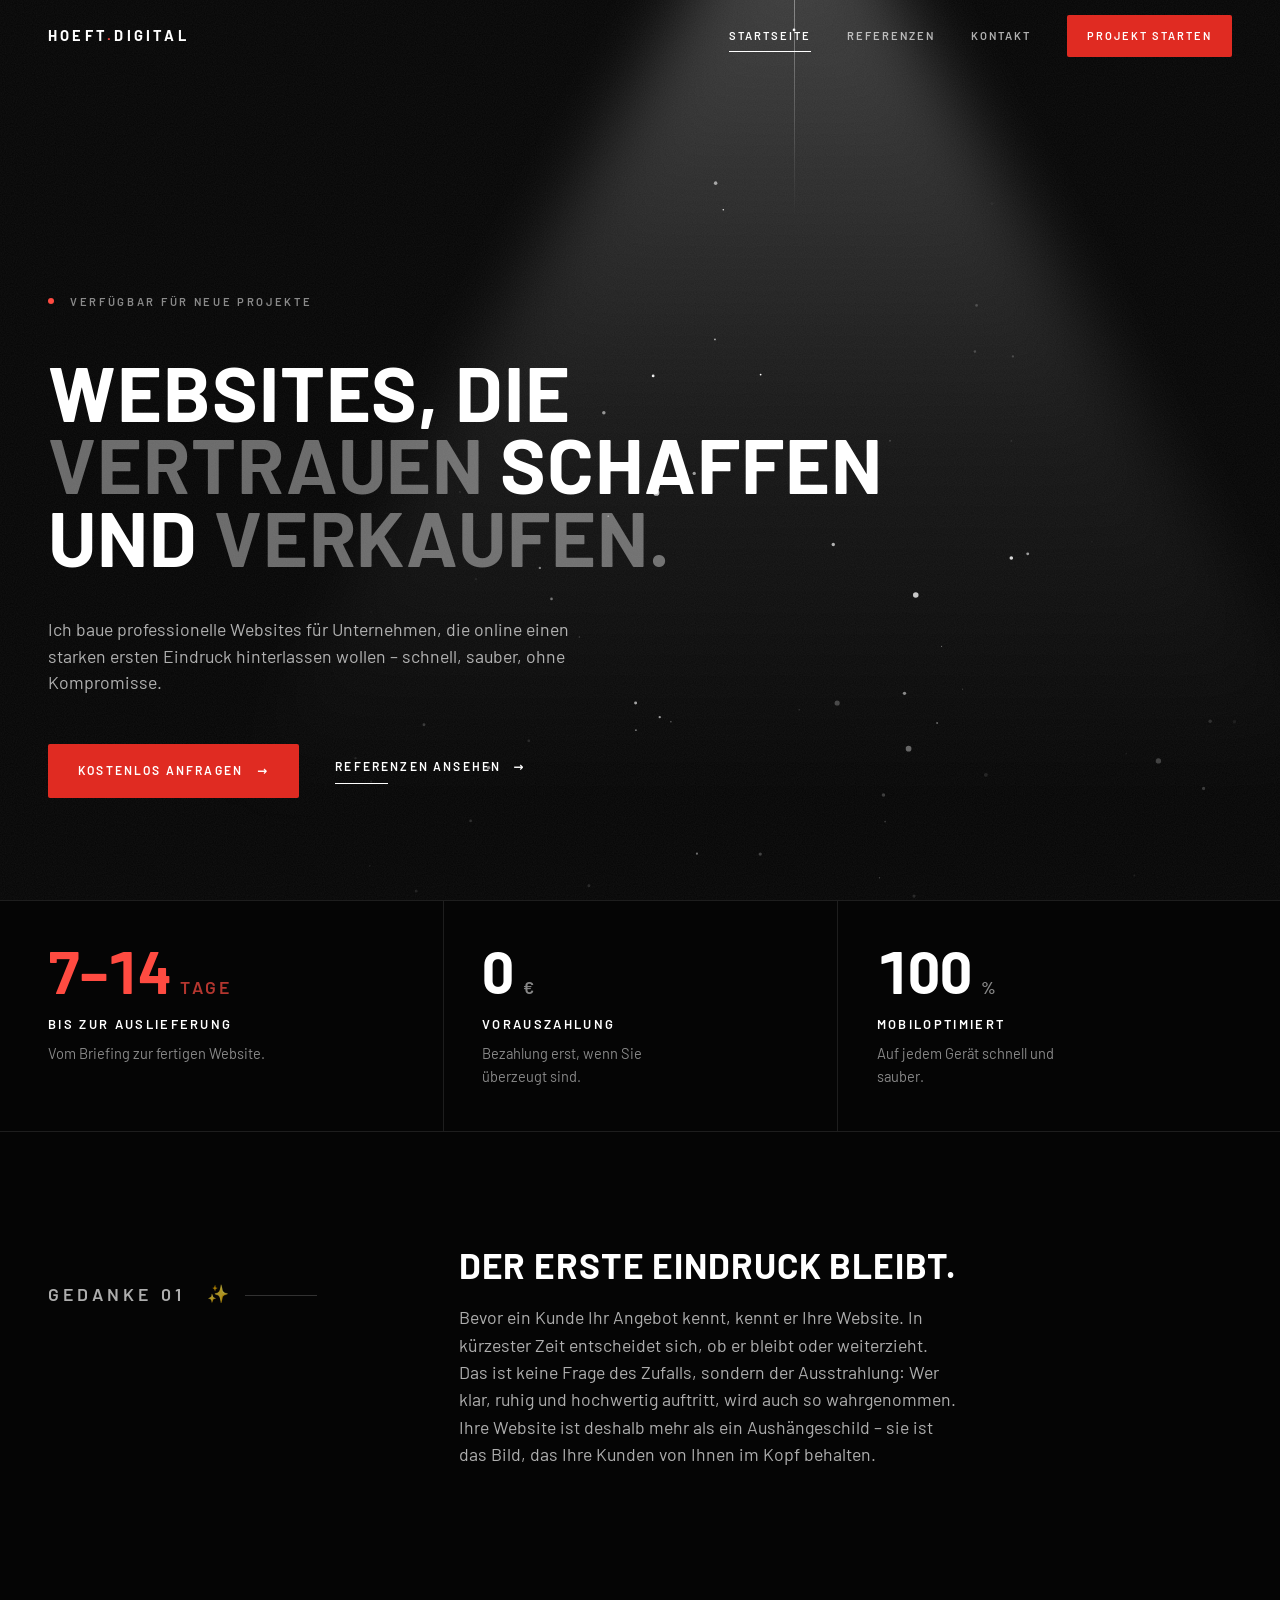
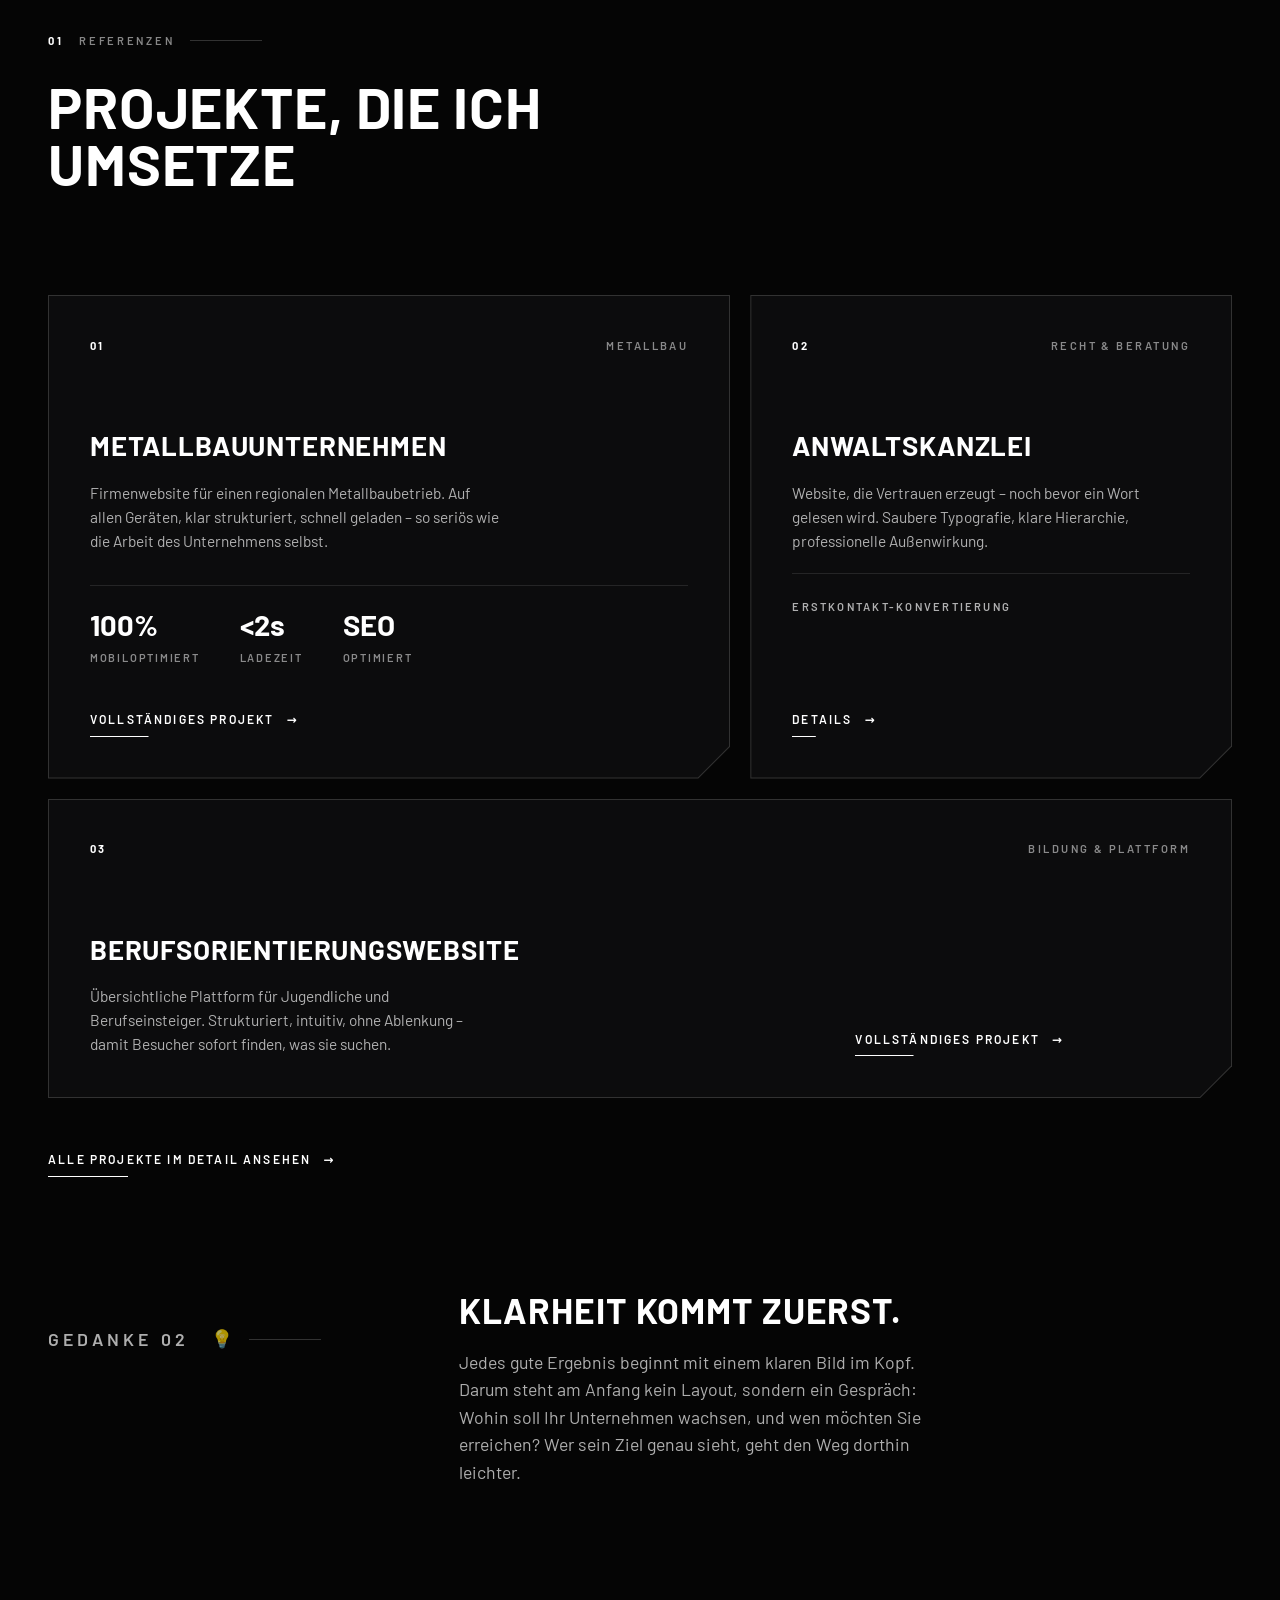
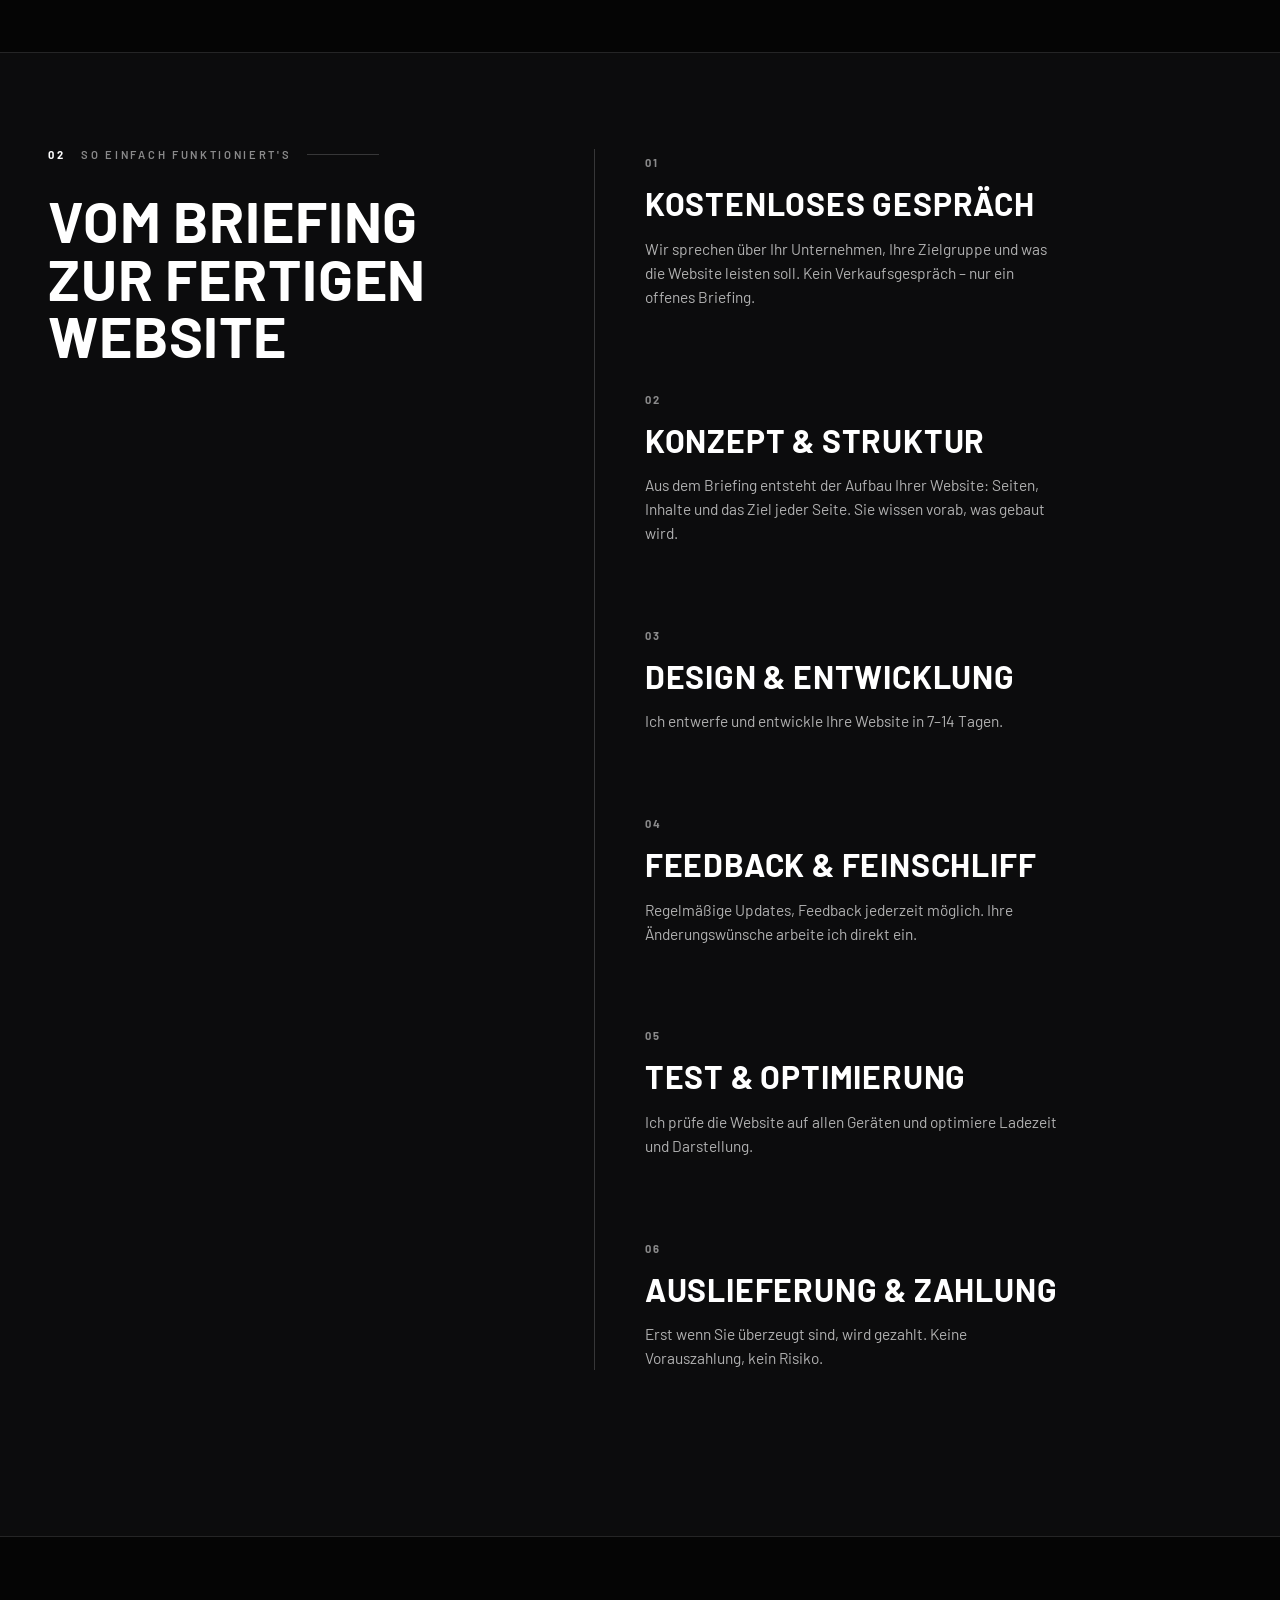
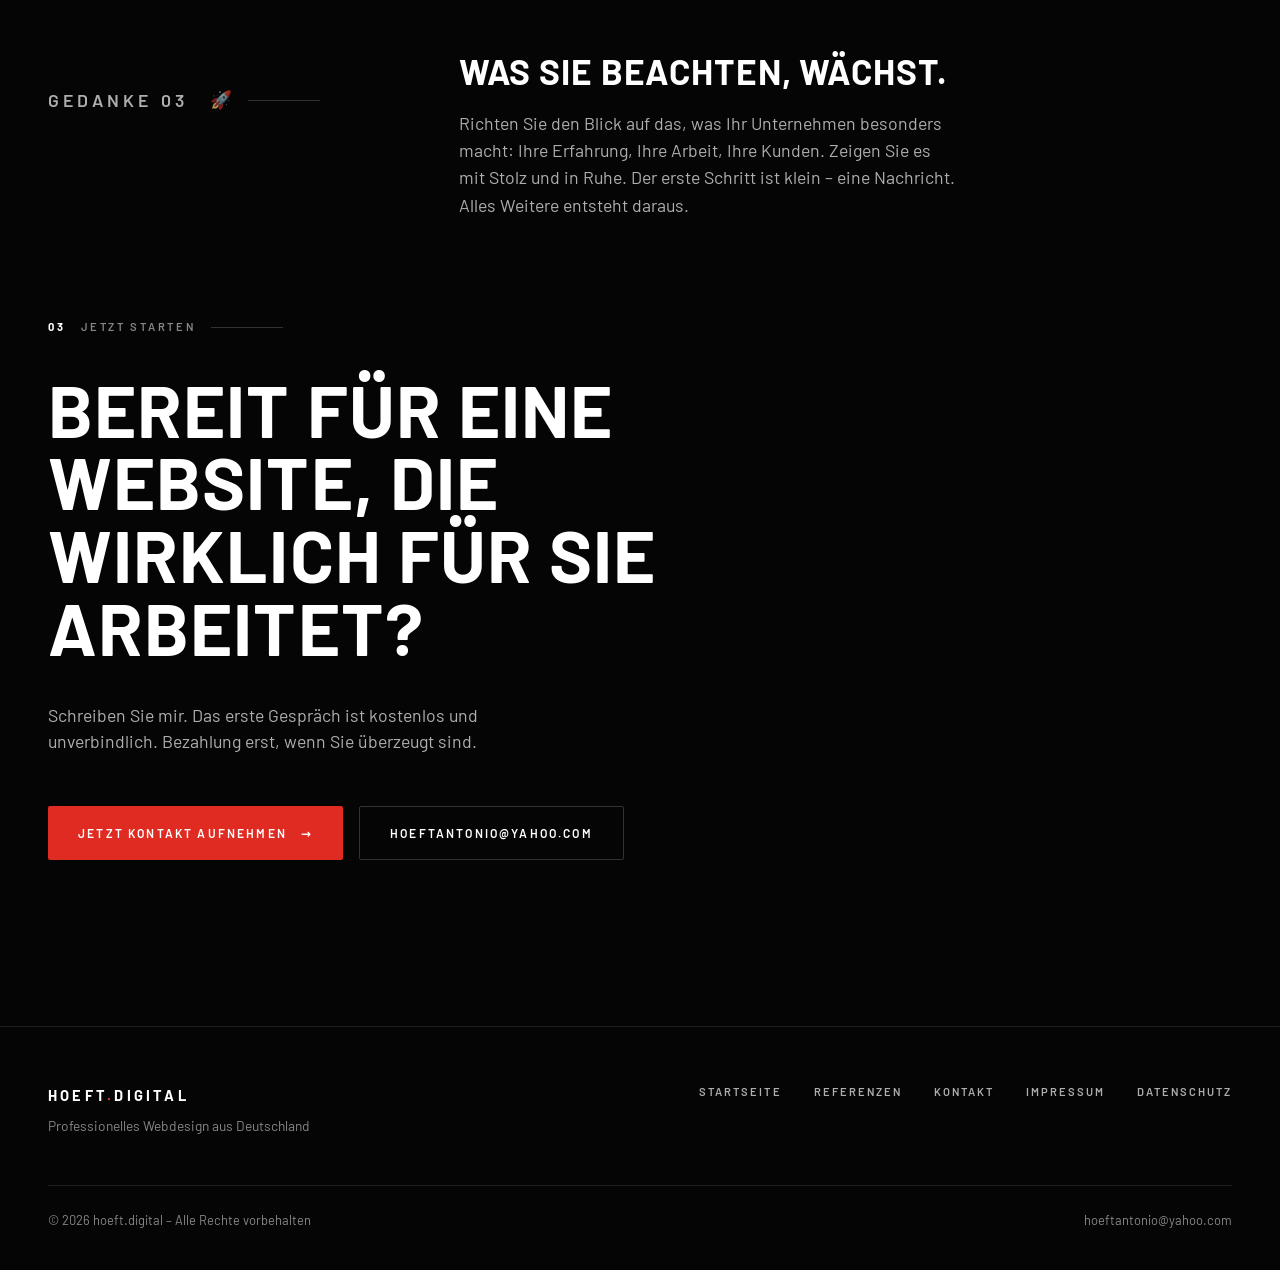
==== commit e54ac30b: "Initial commit" ====
--- a/index.html
+++ b/index.html
@@ -73,7 +73,8 @@
       display: flex; align-items: center; gap: 16px;
     }
     .label b { font-weight: 700; color: var(--t1); }
-    .label::after { content: ''; height: 1px; width: 72px; background: var(--line-2); }
+    .label { white-space: nowrap; }
+    .label::after { content: ''; height: 1px; flex: 0 1 72px; min-width: 0; background: var(--line-2); }
 
     .display {
       font-weight: 700; text-transform: uppercase; letter-spacing: .012em; line-height: .94;
@@ -99,6 +100,7 @@
     .btn-red:hover { background: var(--red-hover); }
     .btn-line { border: 1px solid var(--line-2); color: var(--t1); }
     .btn-line:hover { background: #fff; border-color: #fff; color: #000; }
+    @media (max-width: 480px) { .btn { padding: 0 20px; gap: 10px; letter-spacing: .14em; } }
 
     .ulink {
       display: inline-flex; align-items: center; gap: 12px; font-weight: 600; font-size: 12.04px; letter-spacing: .18em; text-transform: uppercase; padding-bottom: 8px;
@@ -184,7 +186,7 @@
     .fact .num.hot small { color: var(--red-hi); opacity: .7; }
     .fact h3 { margin-top: 18px; font-size: 12.9px; font-weight: 600; letter-spacing: .18em; text-transform: uppercase; }
     .fact p:not(.num) { margin-top: 8px; color: var(--t3); font-size: 14.62px; max-width: 28ch; }
-    @media (min-width: 900px) {
+    @media (min-width: 760px) {
       .facts .grid { grid-template-columns: repeat(3, 1fr); }
       .fact { border-top: 0; border-left: 1px solid var(--line); padding-inline: clamp(24px, 3vw, 48px); }
       .fact:first-child { border-left: 0; padding-left: 0; }
@@ -195,7 +197,7 @@
     /* ── Work (Karten mit abgeschrägter Ecke) ───────── */
     .section { padding-block: var(--sec); }
     .sec-head { display: grid; gap: 32px; margin-bottom: clamp(56px, 8vw, 112px); }
-    .cards { display: grid; grid-template-columns: 1fr; gap: 20px; }
+    .cards { display: grid; grid-template-columns: minmax(0, 1fr); gap: 20px; }
     .card { --cut: 32px; position: relative; display: flex; background: var(--line-2);
       clip-path: polygon(0 0, 100% 0, 100% calc(100% - var(--cut)), calc(100% - var(--cut)) 100%, 0 100%);
       transition: background-color .45s var(--ease); }
@@ -206,12 +208,13 @@
     .card:hover { background: rgba(255,255,255,.6); }
     .card:hover .card-in { background: var(--bg-2); }
     .work-meta { display: flex; justify-content: space-between; font-size: 11.18px; font-weight: 600; letter-spacing: .22em; text-transform: uppercase; color: var(--t3); }
-    .work-meta b { color: var(--t1); font-weight: 700; }
+    .work-meta { gap: 16px; } .work-meta b { color: var(--t1); font-weight: 700; white-space: nowrap; }
     .card h3 { margin-top: clamp(40px, 6vw, 88px); font-size: clamp(20.64px, 2.15vw, 30.96px); font-weight: 700; text-transform: uppercase; letter-spacing: .03em; line-height: 1.08; overflow-wrap: break-word; hyphens: auto; }
     .card p { margin-top: 20px; color: var(--t2); max-width: 46ch; }
-    .stats { display: grid; grid-template-columns: repeat(3, auto); justify-content: start; gap: 0 40px; margin-top: 32px; padding-top: 24px; border-top: 1px solid var(--line); }
-    .stats strong { display: block; font-size: 29.24px; font-weight: 700; letter-spacing: 0; line-height: 1; }
+    .stats { display: grid; grid-template-columns: repeat(3, minmax(0, auto)); justify-content: start; gap: 0 clamp(16px, 4vw, 40px); margin-top: 32px; padding-top: 24px; border-top: 1px solid var(--line); }
+    .stats strong { display: block; font-size: clamp(22px, 6vw, 29.24px); font-weight: 700; letter-spacing: 0; line-height: 1; }
     .stats span { display: block; margin-top: 10px; font-size: 11px; font-weight: 600; letter-spacing: .16em; text-transform: uppercase; color: var(--t3); }
+    @media (max-width: 480px) { .stats { display: flex; flex-wrap: wrap; gap: 20px 28px; } .stats span { letter-spacing: .12em; } }
     .note { margin-top: 32px; padding-top: 24px; border-top: 1px solid var(--line); font-size: 11.18px; font-weight: 600; letter-spacing: .2em; text-transform: uppercase; color: var(--t3); }
     .card .note { max-width: none; }
     .foot { margin-top: auto; padding-top: 40px; }
@@ -382,7 +385,7 @@
           <article class="card c-7 rv">
             <div class="card-in">
               <div class="work-meta"><b>01</b><span>Metallbau</span></div>
-              <h3>Metallbauunternehmen</h3>
+              <h3>Metallbau&shy;unternehmen</h3>
               <p>Firmenwebsite für einen regionalen Metallbaubetrieb. Auf allen Geräten, klar strukturiert, schnell geladen – so seriös wie die Arbeit des Unternehmens selbst.</p>
               <div class="stats">
                 <div><strong>100%</strong><span>Mobiloptimiert</span></div>
@@ -409,7 +412,7 @@
             <div class="card-in">
               <div class="work-meta"><b>03</b><span>Bildung &amp; Plattform</span></div>
               <div class="l">
-                <h3>Berufsorientierungswebsite</h3>
+                <h3>Berufs&shy;orientierungs&shy;website</h3>
                 <p>Übersichtliche Plattform für Jugendliche und Berufseinsteiger. Strukturiert, intuitiv, ohne Ablenkung – damit Besucher sofort finden, was sie suchen.</p>
               </div>
               <div class="r">
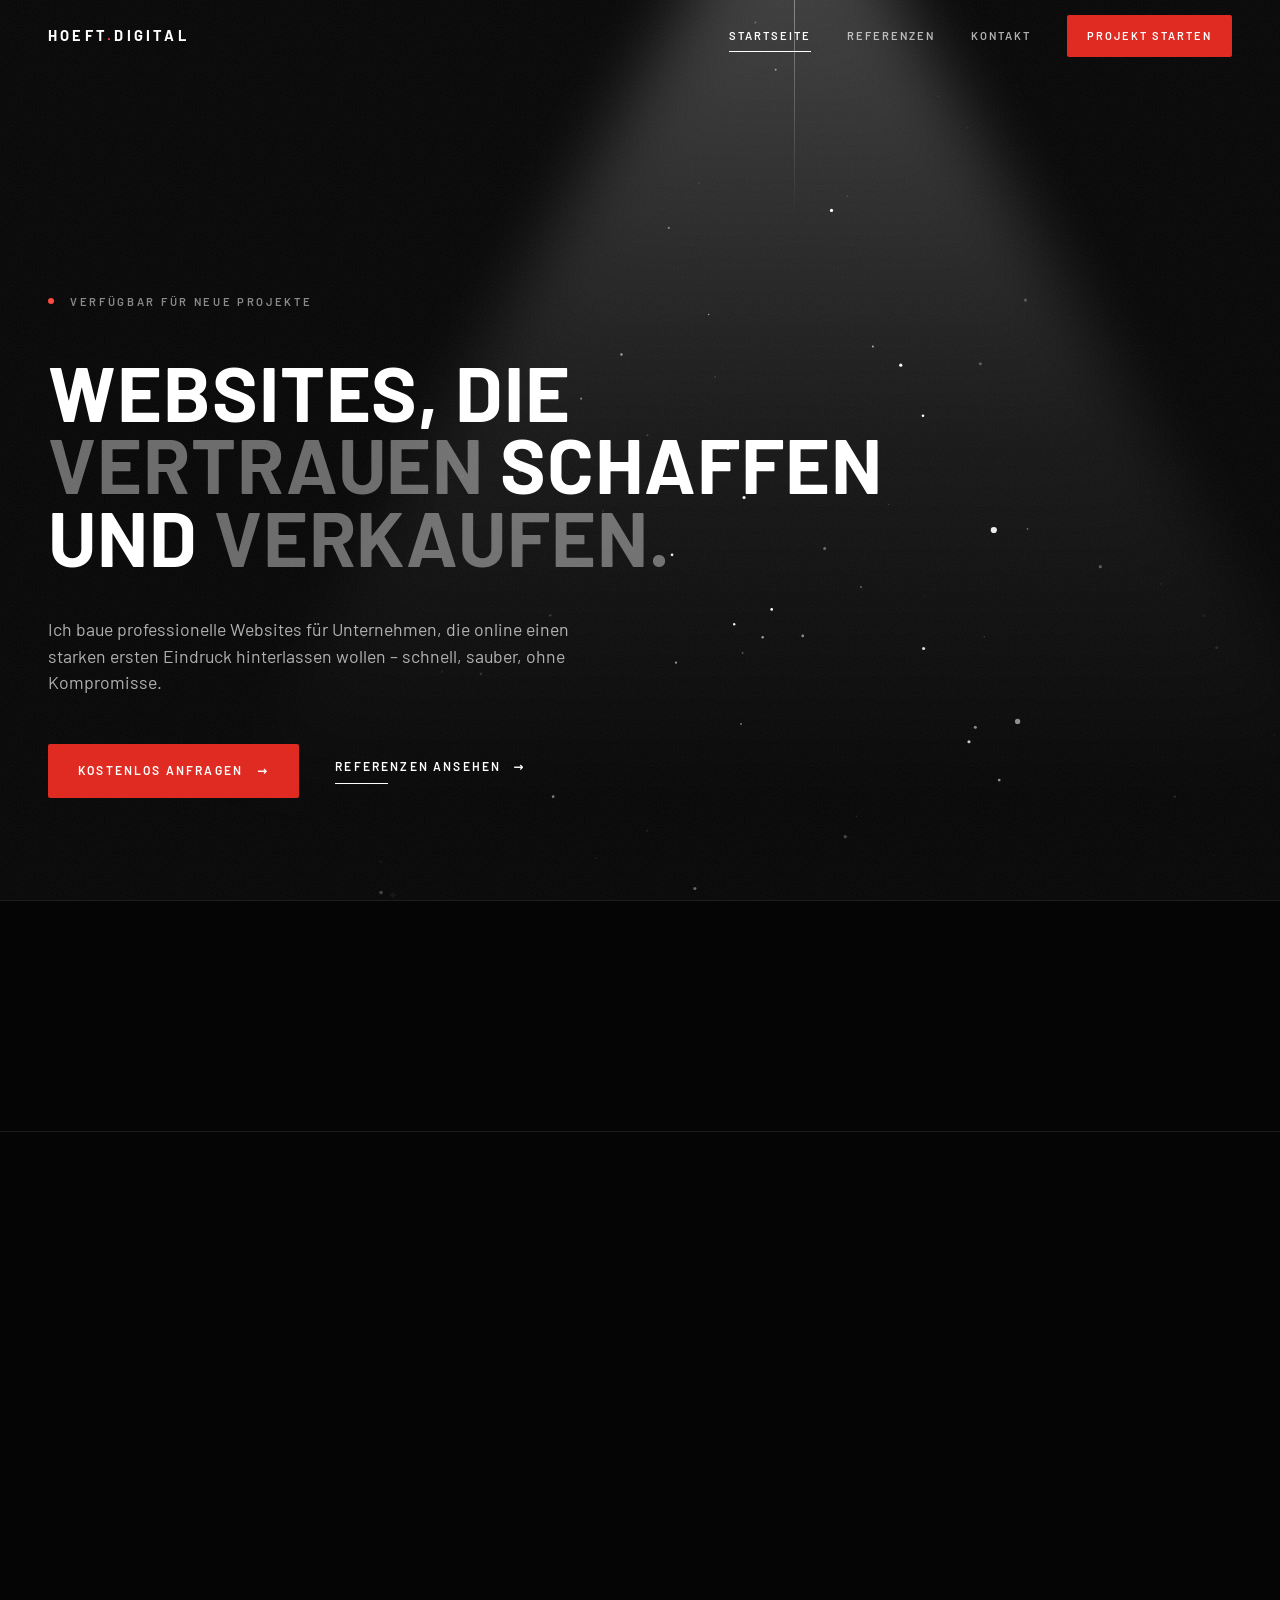
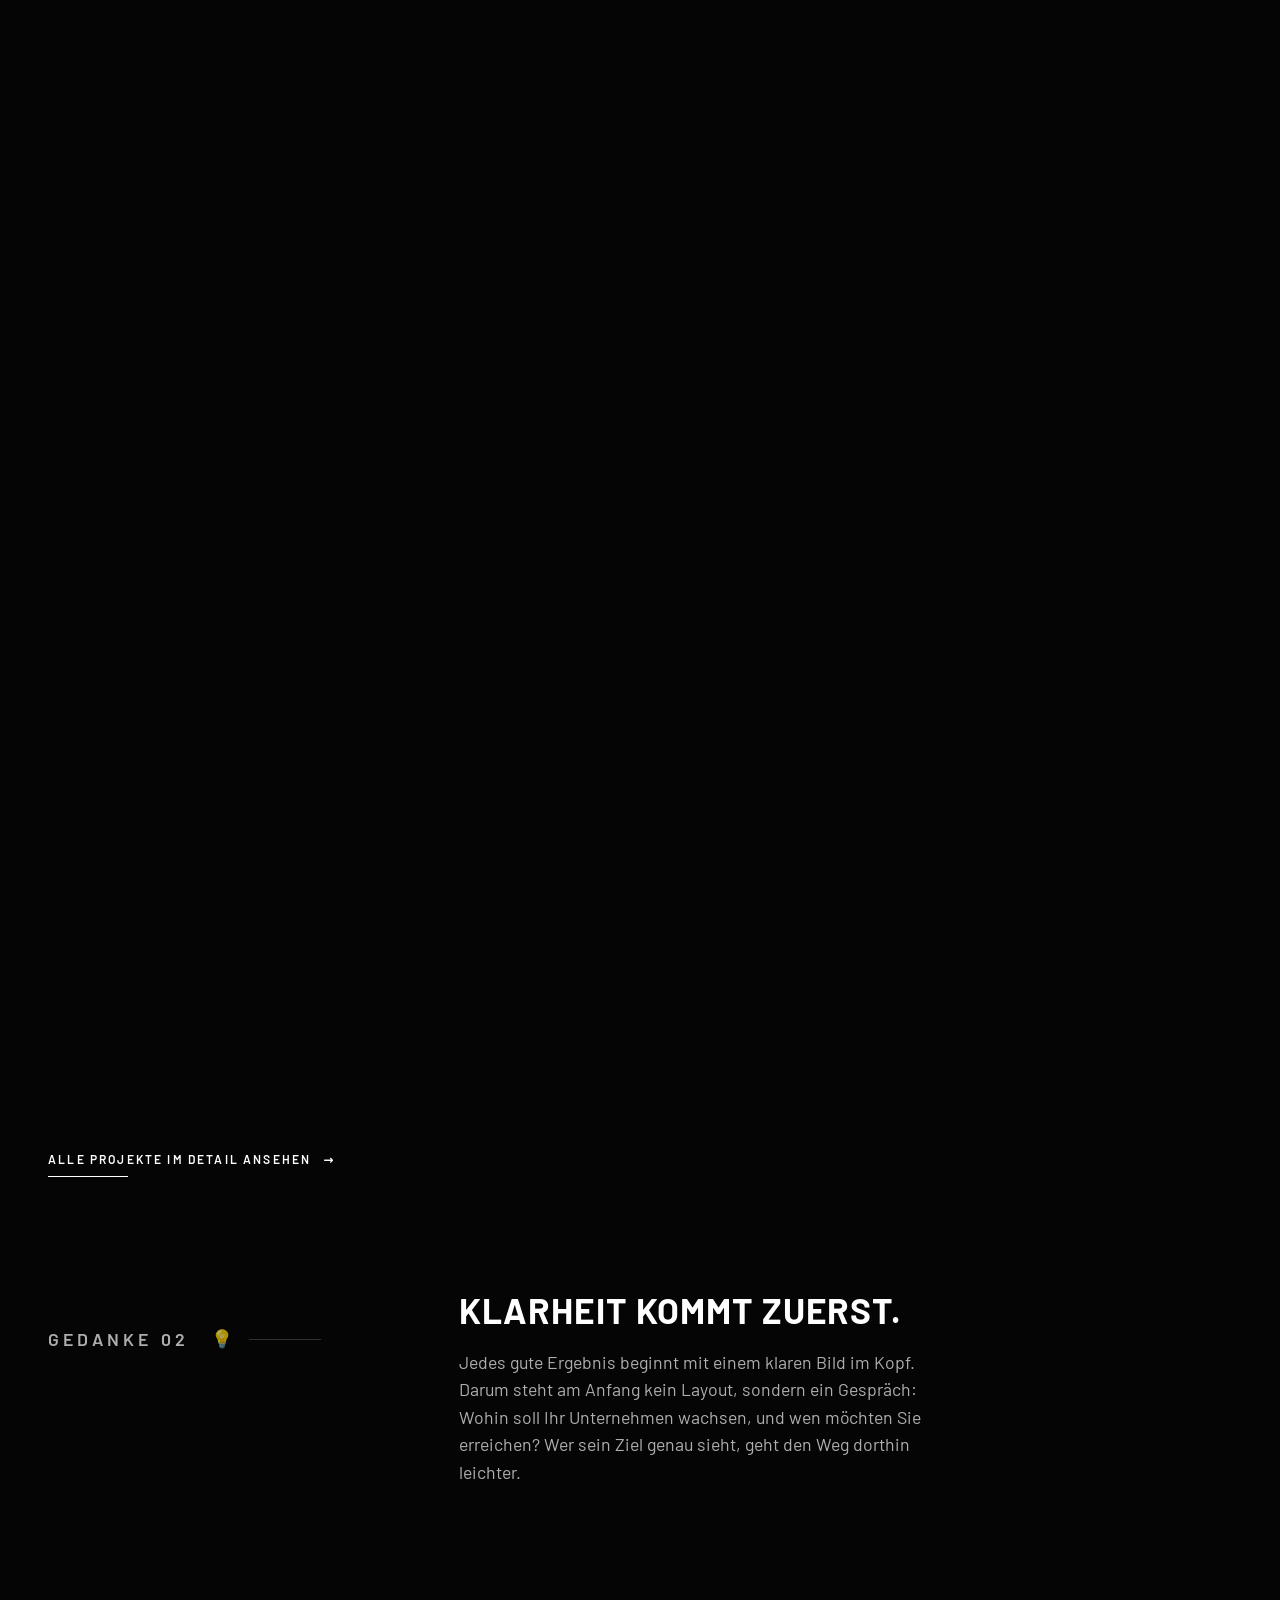
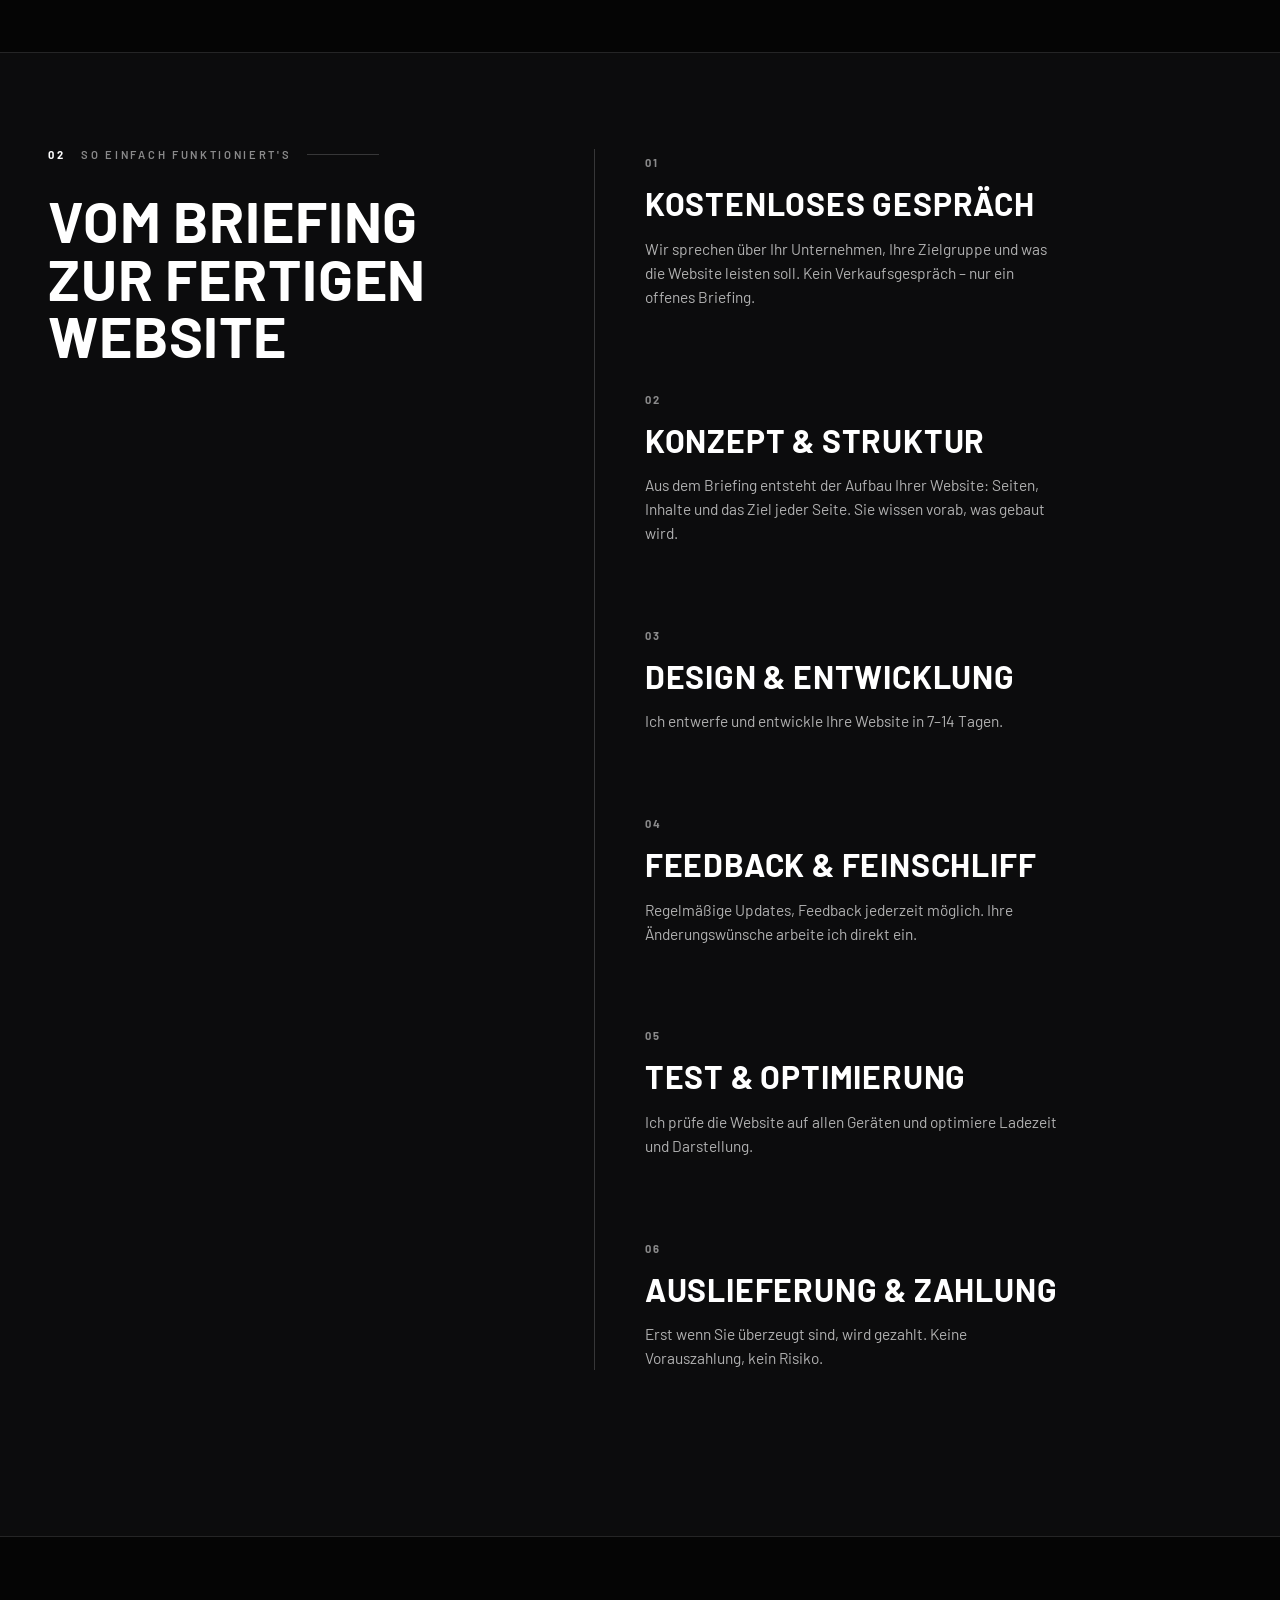
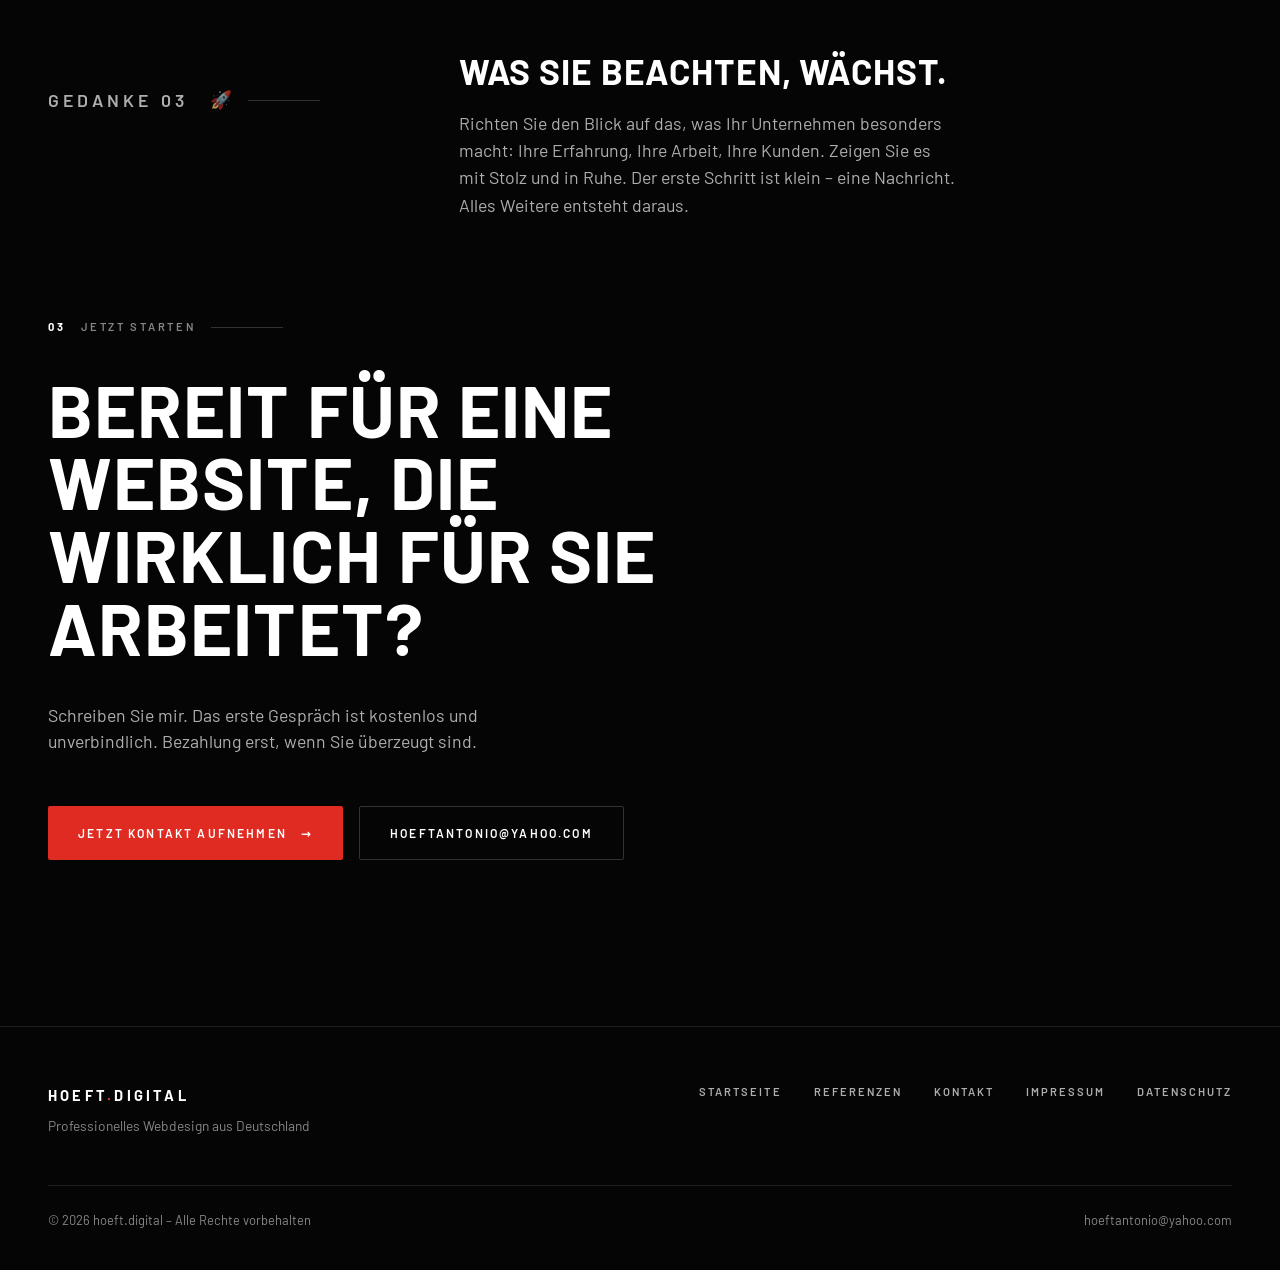
==== commit 95c68158: "Initial commit" ====
--- a/index.html
+++ b/index.html
@@ -6,6 +6,11 @@
   <title>hoeft.digital – Webdesign, das wirkt</title>
   <meta name="description" content="Professionelles Webdesign für Unternehmen, die online überzeugen wollen." />
   <meta name="theme-color" content="#050505" />
+  <meta property="og:type" content="website" />
+  <meta property="og:locale" content="de_DE" />
+  <meta property="og:title" content="hoeft.digital – Webdesign, das wirkt" />
+  <meta property="og:description" content="Professionelles Webdesign für Unternehmen, die online überzeugen wollen." />
+  <link rel="icon" href="favicon.svg" type="image/svg+xml" />
 
   <link rel="preload" href="fonts/barlow-700.woff2" as="font" type="font/woff2" crossorigin />
   <link rel="preload" href="fonts/barlow-400.woff2" as="font" type="font/woff2" crossorigin />
@@ -183,8 +188,8 @@
     .fact .num { font-weight: 700; letter-spacing: -.005em; line-height: .88; font-size: clamp(44px, 11vw, 76px); font-variant-numeric: tabular-nums; white-space: nowrap; }
     .fact .num small { font-size: .3em; font-weight: 600; letter-spacing: .16em; text-transform: uppercase; color: var(--t3); margin-left: .5em; }
     .fact .num.hot { color: var(--red-hi); }
-    .fact .num.hot small { color: var(--red-hi); opacity: .7; }
-    .fact h3 { margin-top: 18px; font-size: 12.9px; font-weight: 600; letter-spacing: .18em; text-transform: uppercase; }
+    .fact .num.hot small { color: var(--red-hi); }
+    .fact h2 { margin-top: 18px; font-size: 12.9px; font-weight: 600; letter-spacing: .18em; text-transform: uppercase; }
     .fact p:not(.num) { margin-top: 8px; color: var(--t3); font-size: 14.62px; max-width: 28ch; }
     @media (min-width: 760px) {
       .facts .grid { grid-template-columns: repeat(3, 1fr); }
@@ -247,7 +252,7 @@
     /* ── Gedanken (kurze Essays) ────────────────────── */
     .essay { padding: clamp(72px, 9vw, 128px) 0 0; }
     .essay .wrap { display: grid; gap: 24px; }
-    .essay h3 { font-size: clamp(22.36px, 2.75vw, 39.56px); font-weight: 700; text-transform: uppercase; letter-spacing: .025em; line-height: 1.05; }
+    .essay h2 { font-size: clamp(22.36px, 2.75vw, 39.56px); font-weight: 700; text-transform: uppercase; letter-spacing: .025em; line-height: 1.05; }
     .essay p { margin-top: 20px; font-size: clamp(16.34px, 1.38vw, 19.78px); line-height: 1.55; color: var(--t2); max-width: 50ch; }
     .emo { font-style: normal; margin-left: .3em; font-family: 'Segoe UI Emoji', 'Apple Color Emoji', 'Noto Color Emoji', sans-serif; letter-spacing: 0; }
     #referenzen { padding-bottom: 0; }
@@ -326,11 +331,11 @@
           <span class="ln" style="--d:.21s"><span>und <span class="dim">verkaufen.</span></span></span>
         </h1>
 
-        <p class="hero-sub rv" style="--d:.35s">
+        <p class="hero-sub rv" style="--d:.12s">
           Ich baue professionelle Websites für Unternehmen, die online einen starken ersten Eindruck hinterlassen wollen – schnell, sauber, ohne Kompromisse.
         </p>
 
-        <div class="hero-cta rv" style="--d:.42s">
+        <div class="hero-cta rv" style="--d:.2s">
           <a href="kontakt.html" class="btn btn-red">Kostenlos anfragen <span class="arr" aria-hidden="true">→</span></a>
           <a href="referenzen.html" class="ulink">Referenzen ansehen <span class="arr" aria-hidden="true">→</span></a>
         </div>
@@ -344,17 +349,17 @@
         <div class="grid">
           <div class="fact rv">
             <p class="num hot"><span data-to="7">7</span>–<span data-to="14">14</span><small>Tage</small></p>
-            <h3>Bis zur Auslieferung</h3>
+            <h2>Bis zur Auslieferung</h2>
             <p>Vom Briefing zur fertigen Website.</p>
           </div>
           <div class="fact rv" style="--d:.1s">
             <p class="num">0<small>€</small></p>
-            <h3>Vorauszahlung</h3>
+            <h2>Vorauszahlung</h2>
             <p>Bezahlung erst, wenn Sie überzeugt sind.</p>
           </div>
           <div class="fact rv" style="--d:.2s">
             <p class="num"><span data-to="100">100</span><small>%</small></p>
-            <h3>Mobiloptimiert</h3>
+            <h2>Mobiloptimiert</h2>
             <p>Auf jedem Gerät schnell und sauber.</p>
           </div>
         </div>
@@ -366,7 +371,7 @@
       <div class="wrap">
         <p class="label rv">Gedanke 01 <span class="emo" aria-hidden="true">✨</span></p>
         <div class="essay-body rv" style="--d:.08s">
-          <h3 id="g1">Der erste Eindruck bleibt.</h3>
+          <h2 id="g1">Der erste Eindruck bleibt.</h2>
           <p>Bevor ein Kunde Ihr Angebot kennt, kennt er Ihre Website. In kürzester Zeit entscheidet sich, ob er bleibt oder weiterzieht. Das ist keine Frage des Zufalls, sondern der Ausstrahlung: Wer klar, ruhig und hochwertig auftritt, wird auch so wahrgenommen. Ihre Website ist deshalb mehr als ein Aushängeschild – sie ist das Bild, das Ihre Kunden von Ihnen im Kopf behalten.</p>
         </div>
       </div>
@@ -433,7 +438,7 @@
       <div class="wrap">
         <p class="label rv">Gedanke 02 <span class="emo" aria-hidden="true">💡</span></p>
         <div class="essay-body rv" style="--d:.08s">
-          <h3 id="g2">Klarheit kommt zuerst.</h3>
+          <h2 id="g2">Klarheit kommt zuerst.</h2>
           <p>Jedes gute Ergebnis beginnt mit einem klaren Bild im Kopf. Darum steht am Anfang kein Layout, sondern ein Gespräch: Wohin soll Ihr Unternehmen wachsen, und wen möchten Sie erreichen? Wer sein Ziel genau sieht, geht den Weg dorthin leichter.</p>
         </div>
       </div>
@@ -486,7 +491,7 @@
       <div class="wrap">
         <p class="label rv">Gedanke 03 <span class="emo" aria-hidden="true">🚀</span></p>
         <div class="essay-body rv" style="--d:.08s">
-          <h3 id="g3">Was Sie beachten, wächst.</h3>
+          <h2 id="g3">Was Sie beachten, wächst.</h2>
           <p>Richten Sie den Blick auf das, was Ihr Unternehmen besonders macht: Ihre Erfahrung, Ihre Arbeit, Ihre Kunden. Zeigen Sie es mit Stolz und in Ruhe. Der erste Schritt ist klein – eine Nachricht. Alles Weitere entsteht daraus.</p>
         </div>
       </div>
@@ -564,7 +569,8 @@
 
       // Staubpartikel im Lichtkegel (Canvas, nur sichtbar solange der Hero im Bild ist)
       var cv = document.getElementById('dust'), hero = document.getElementById('hero-section');
-      if (cv && cv.getContext) {
+      function initDust() {
+        if (!(cv && cv.getContext)) return;
         var ctx = cv.getContext('2d'), W = 0, H = 0, P = [], dRaf = 0, dLast = 0, heroVisible = true;
         function dSize() {
           var r = hero.getBoundingClientRect(), dpr = Math.min(devicePixelRatio || 1, 2);
@@ -620,6 +626,7 @@
           if (reduce) dFrame(performance.now(), true);
         });
       }
+      addEventListener('load', function () { setTimeout(initDust, 400); });
 
       // Nav
       var nav = document.getElementById('nav'), ticking = false;
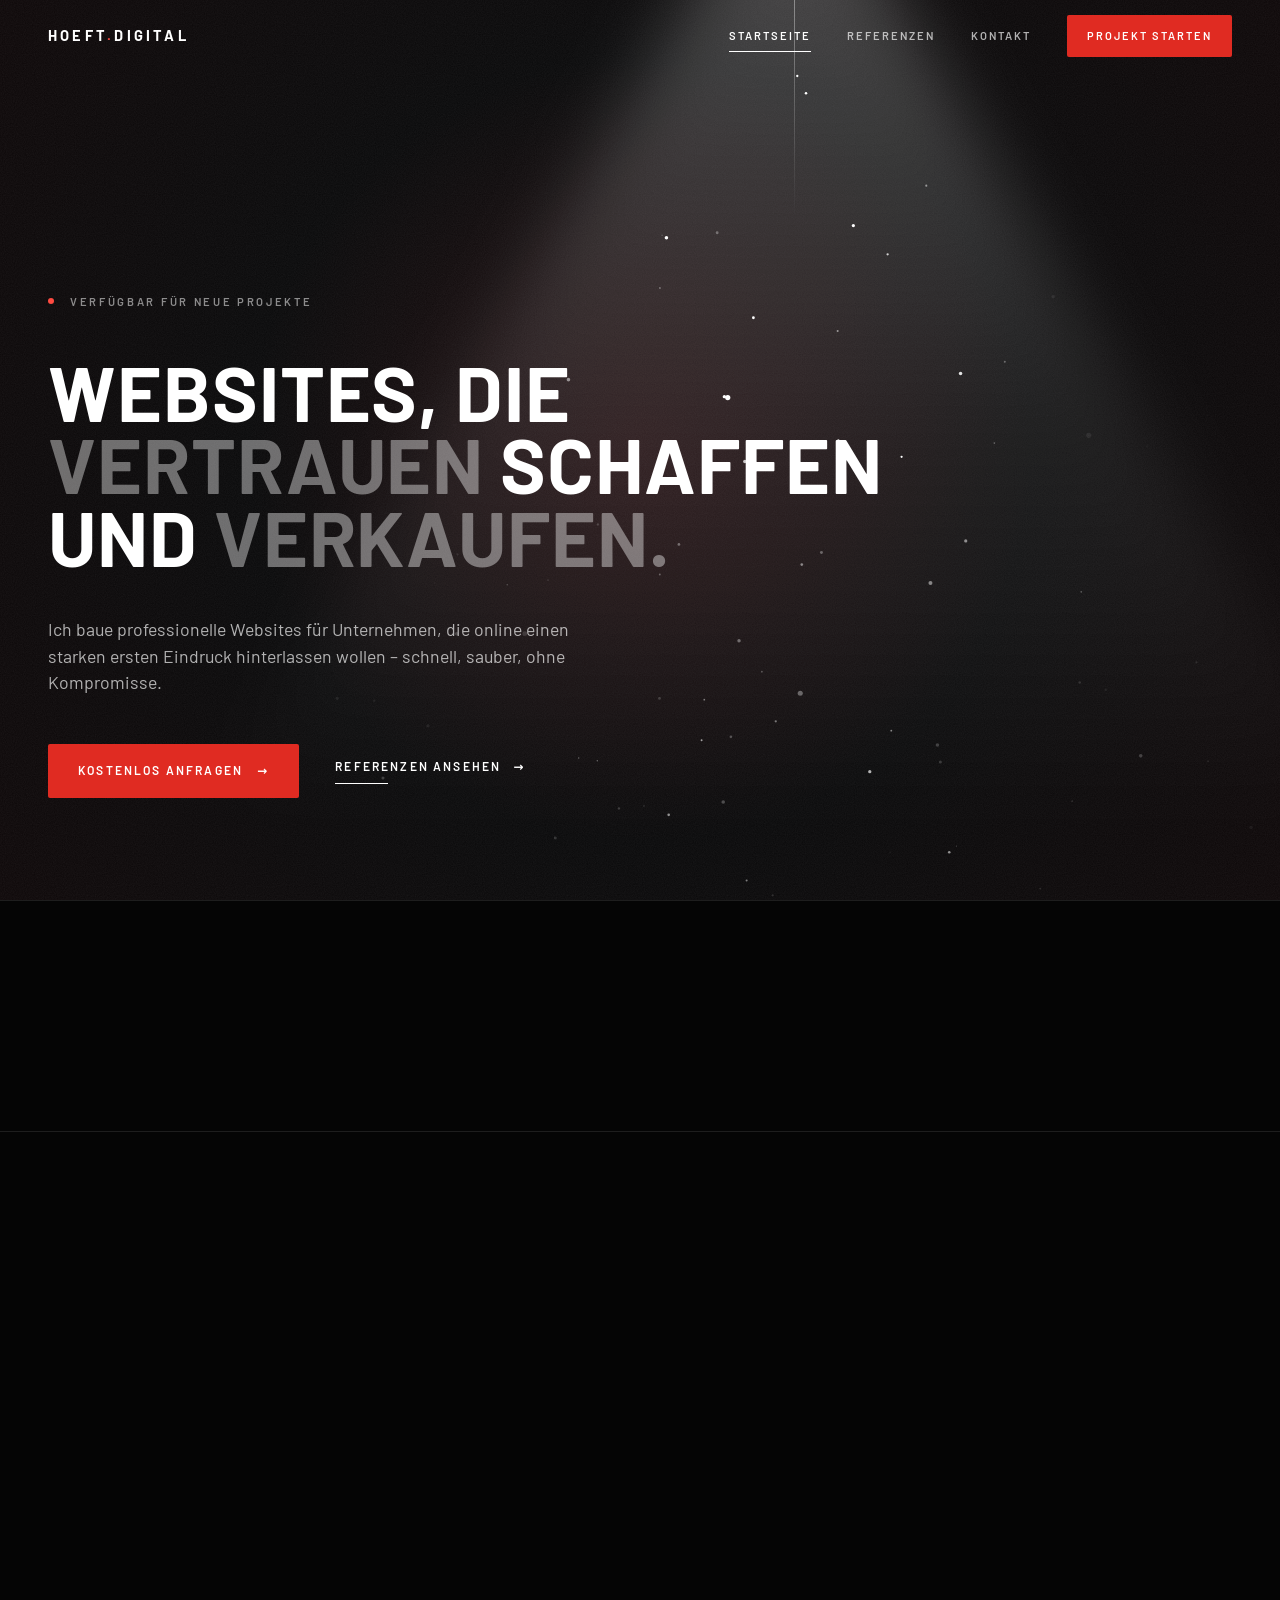
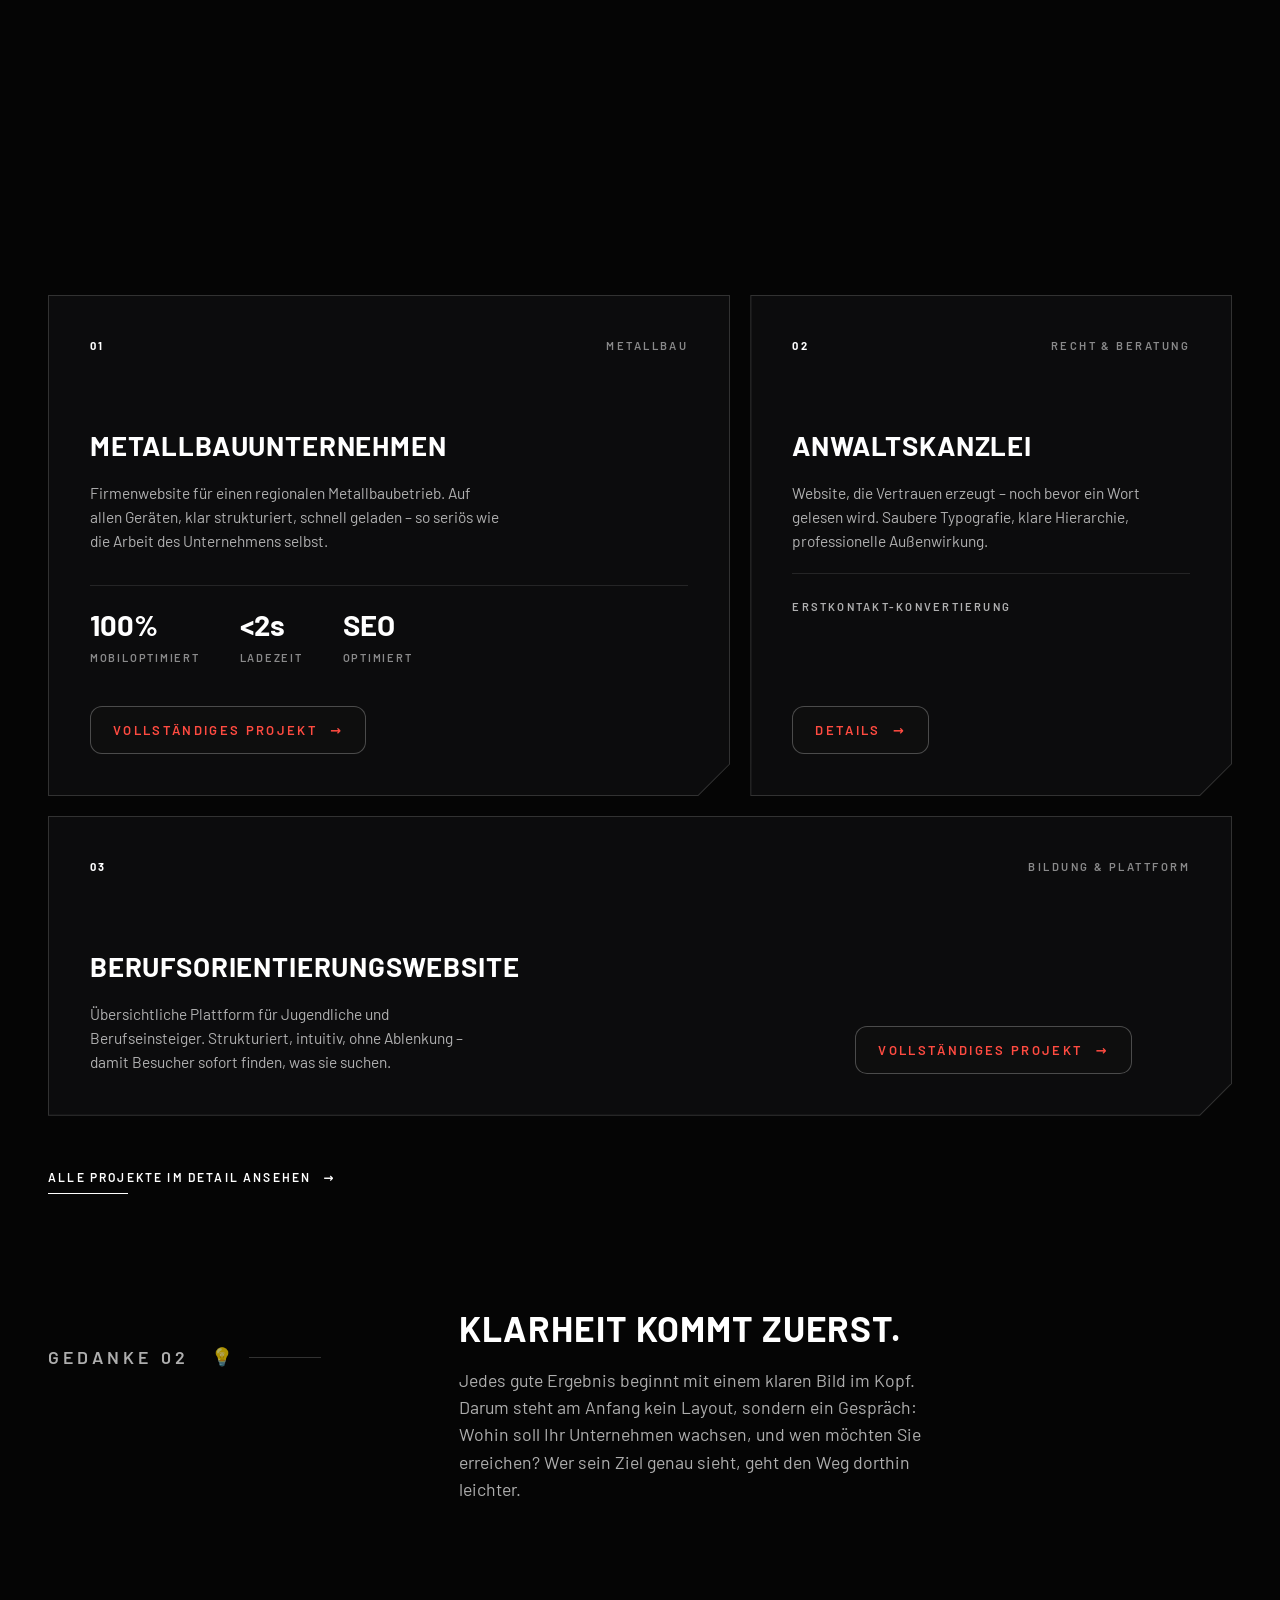
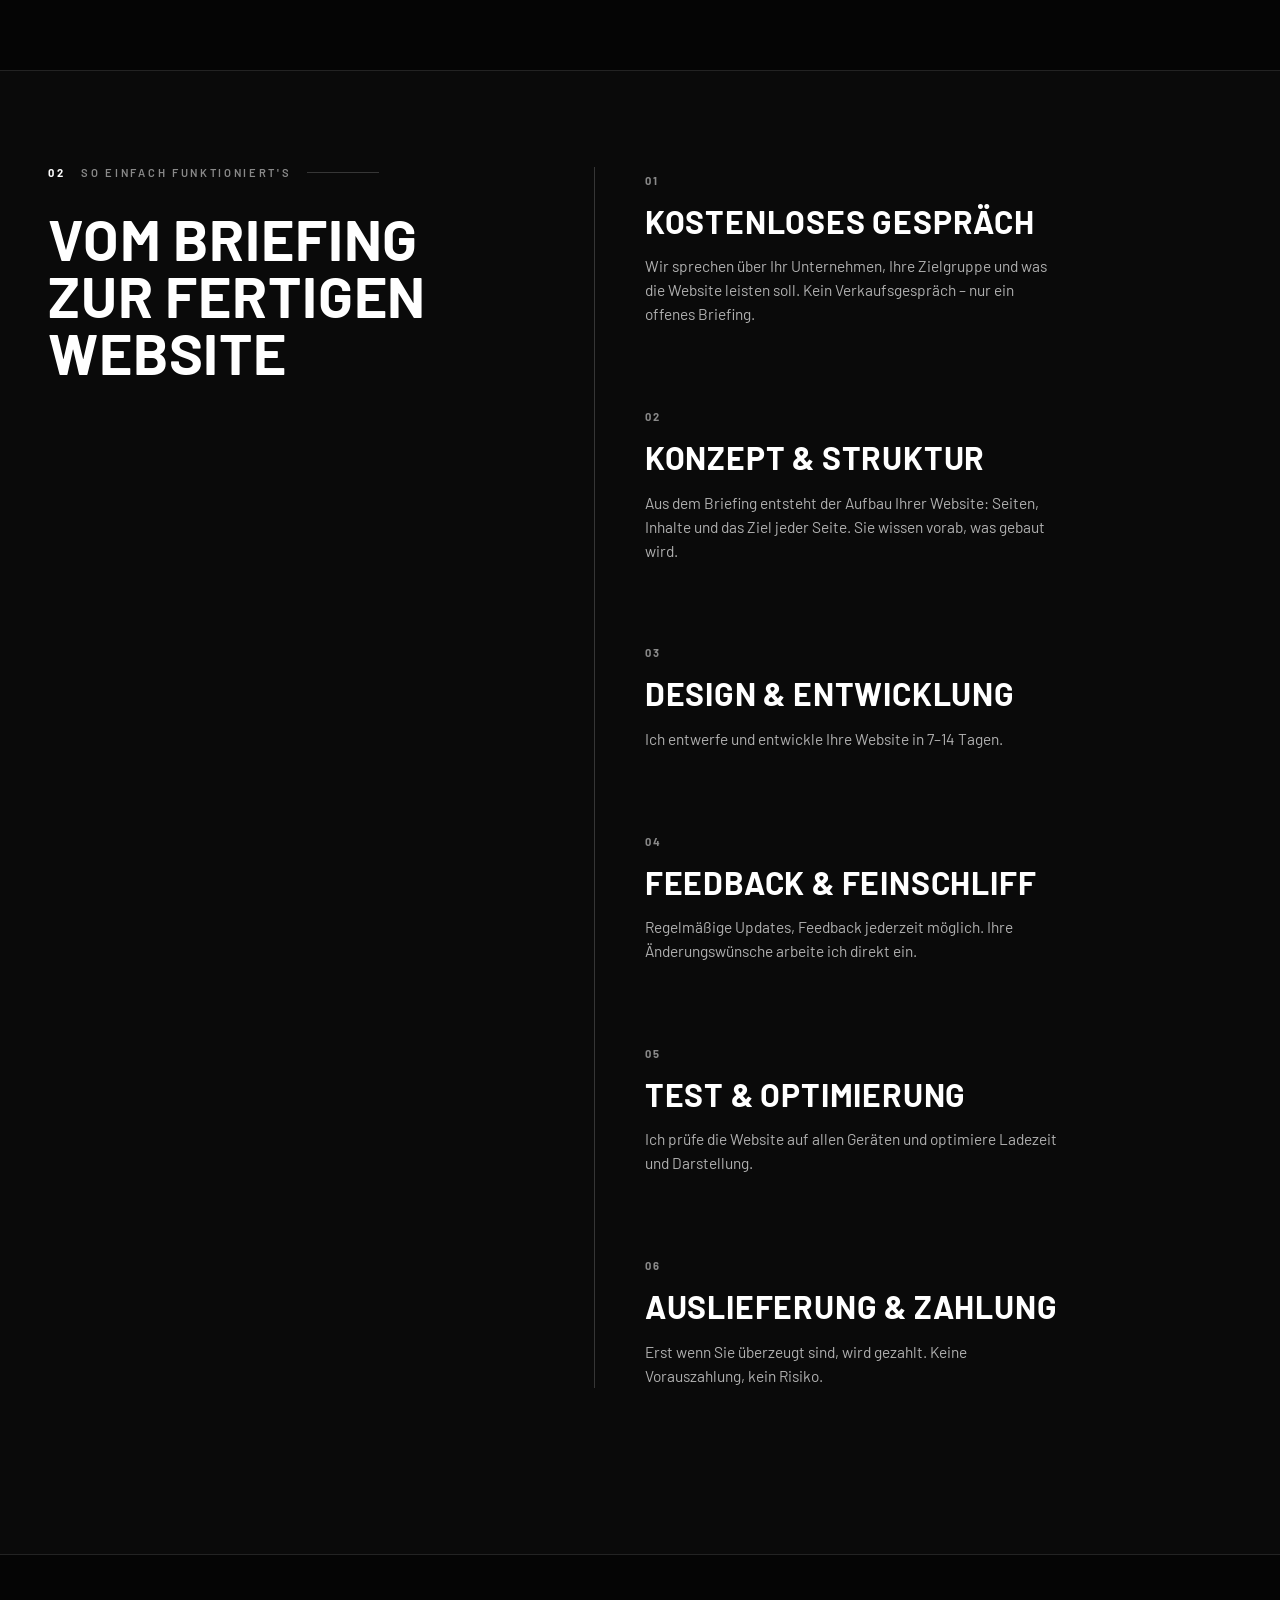
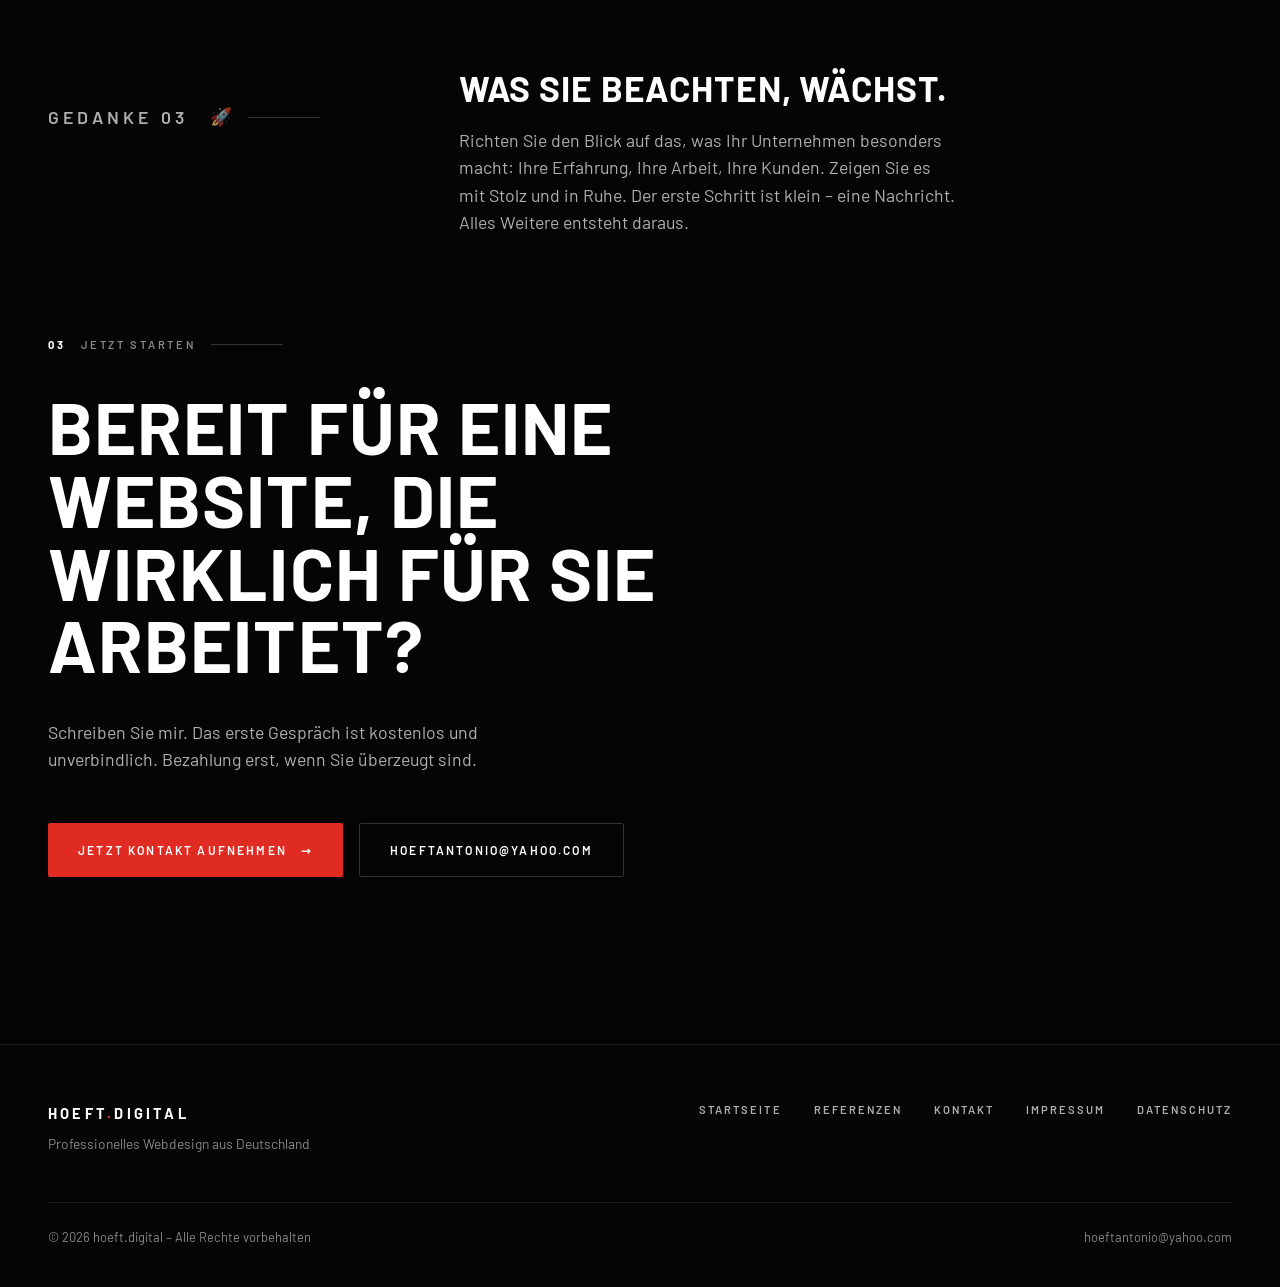
==== commit 35a5f23b: "Initial commit" ====
--- a/index.html
+++ b/index.html
@@ -181,7 +181,7 @@
     .hero-cta { display: flex; flex-wrap: wrap; align-items: center; gap: 16px 36px; margin-top: clamp(32px, 4vw, 48px); }
 
     /* ── Facts ──────────────────────────────────────── */
-    .facts { border-top: 1px solid var(--line); border-bottom: 1px solid var(--line); background: var(--bg); }
+    .facts { border-top: 1px solid var(--line); border-bottom: 1px solid var(--line); }
     .facts .grid { display: grid; grid-template-columns: 1fr; }
     .fact { padding: clamp(28px, 3.4vw, 44px) 0; border-top: 1px solid var(--line); }
     .fact:first-child { border-top: 0; }
@@ -235,7 +235,7 @@
     }
 
     /* ── Process ────────────────────────────────────── */
-    .process { --pp: clamp(64px, 8vw, 96px); padding-top: var(--pp); background: var(--bg-1); border-top: 1px solid var(--line); border-bottom: 1px solid var(--line); }
+    .process { --pp: clamp(64px, 8vw, 96px); padding-top: var(--pp); background: rgba(255,255,255,.025); border-top: 1px solid var(--line); border-bottom: 1px solid var(--line); }
     .process-grid { display: grid; gap: clamp(48px, 7vw, 96px); }
     .steps { position: relative; }
     .steps::before { content: ''; position: absolute; left: 0; top: 0; bottom: 0; width: 1px; background: var(--line-2); }
@@ -281,6 +281,25 @@
       .f-top, .f-bot { flex-direction: row; justify-content: space-between; align-items: flex-start; }
       .f-bot { align-items: center; }
     }
+
+
+    /* ── Hintergrund-Schein (Radialverlauf, fest hinter allen Inhalten) ── */
+    :root { --glow-a: #231113; --glow-b: #0a0a0b; --glow-c: #0e0809; }  /* Original: #211320 / #0b0f14 / #100a0e */
+    body::before { content: ''; position: fixed; inset: 0; z-index: -1; pointer-events: none;
+      background: radial-gradient(circle at center, var(--glow-a), var(--glow-b), var(--glow-c)); }
+
+    /* ── Karten-Button ──────────────────────────────── */
+    .cbtn { display: inline-flex; align-items: center; background: #0e0e0e; color: var(--red-hi);
+      border: 1px solid rgba(255,255,255,.25); border-radius: 12px; padding: 14px 22px;
+      font-weight: 600; font-size: 13px; line-height: 1.4; letter-spacing: .18em; text-transform: uppercase;
+      transition: border-color .3s var(--ease); }
+    .cbtn:hover, .card:hover .cbtn { border-color: rgba(255,255,255,.5); }
+    .cbtn .t { display: inline-flex; align-items: center; gap: 12px; animation: hop 8s ease-in-out infinite; }
+    .cbtn .arr { transition: transform .35s var(--ease); }
+    .cbtn:hover .arr, .card:hover .cbtn .arr { transform: translateX(4px); }
+    .card:nth-of-type(2) .cbtn .t { animation-delay: -2.7s; }
+    .card:nth-of-type(3) .cbtn .t { animation-delay: -5.4s; }
+    @keyframes hop { 0%, 95.6% { transform: none; } 97.8% { transform: translateY(-5px); } 100% { transform: none; } }
 
     /* ── Reduced motion ─────────────────────────────── */
     @media (prefers-reduced-motion: reduce) {
@@ -397,7 +416,7 @@
                 <div><strong>&lt;2s</strong><span>Ladezeit</span></div>
                 <div><strong>SEO</strong><span>Optimiert</span></div>
               </div>
-              <div class="foot"><a href="referenzen.html#metallbau" class="ulink stretch">Vollständiges Projekt <span class="arr" aria-hidden="true">→</span></a></div>
+              <div class="foot"><a href="referenzen.html#metallbau" class="cbtn stretch"><span class="t">Vollständiges Projekt <span class="arr" aria-hidden="true">→</span></span></a></div>
             </div>
           </article>
 
@@ -408,7 +427,7 @@
               <h3>Anwaltskanzlei</h3>
               <p>Website, die Vertrauen erzeugt – noch bevor ein Wort gelesen wird. Saubere Typografie, klare Hierarchie, professionelle Außenwirkung.</p>
               <p class="note">Erstkontakt-Konvertierung</p>
-              <div class="foot"><a href="referenzen.html#kanzlei" class="ulink stretch">Details <span class="arr" aria-hidden="true">→</span></a></div>
+              <div class="foot"><a href="referenzen.html#kanzlei" class="cbtn stretch"><span class="t">Details <span class="arr" aria-hidden="true">→</span></span></a></div>
             </div>
           </article>
 
@@ -421,7 +440,7 @@
                 <p>Übersichtliche Plattform für Jugendliche und Berufseinsteiger. Strukturiert, intuitiv, ohne Ablenkung – damit Besucher sofort finden, was sie suchen.</p>
               </div>
               <div class="r">
-                <div class="foot"><a href="referenzen.html#berufsorientierung" class="ulink stretch">Vollständiges Projekt <span class="arr" aria-hidden="true">→</span></a></div>
+                <div class="foot"><a href="referenzen.html#berufsorientierung" class="cbtn stretch"><span class="t">Vollständiges Projekt <span class="arr" aria-hidden="true">→</span></span></a></div>
               </div>
             </div>
           </article>
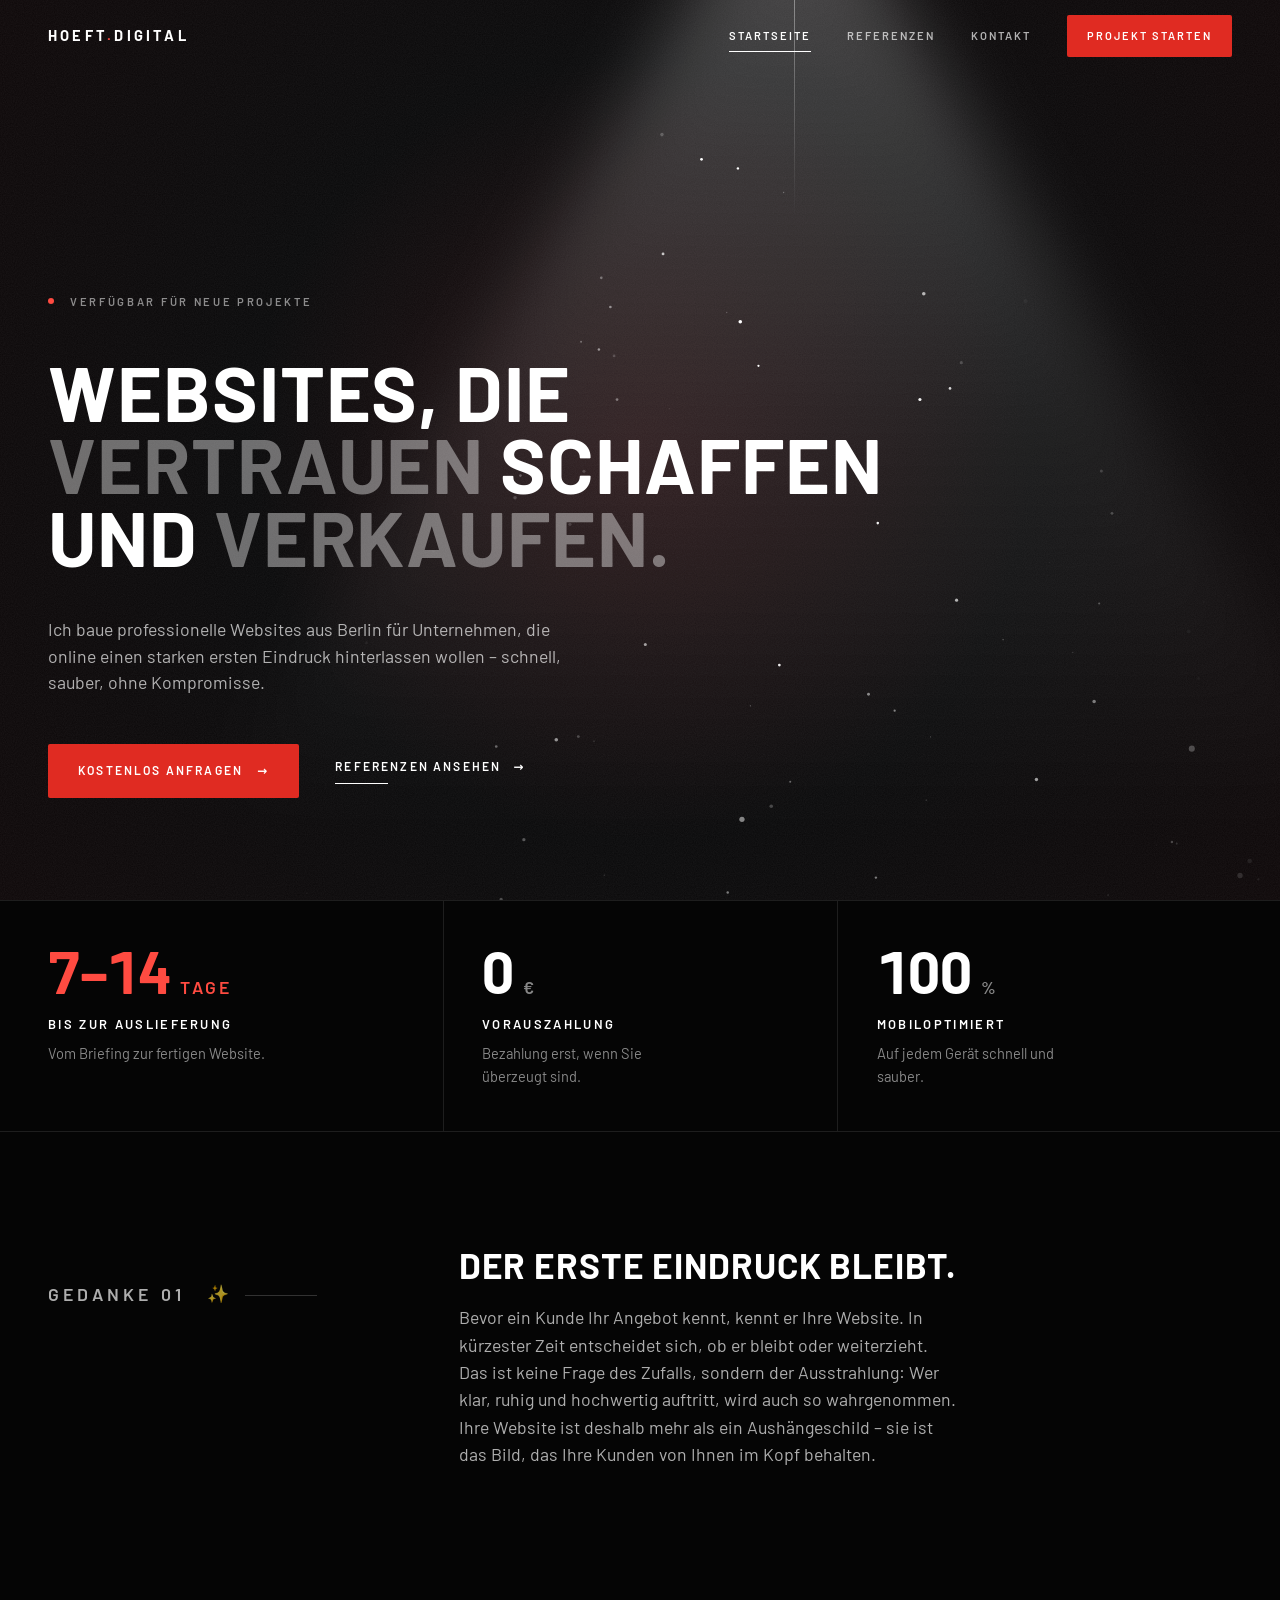
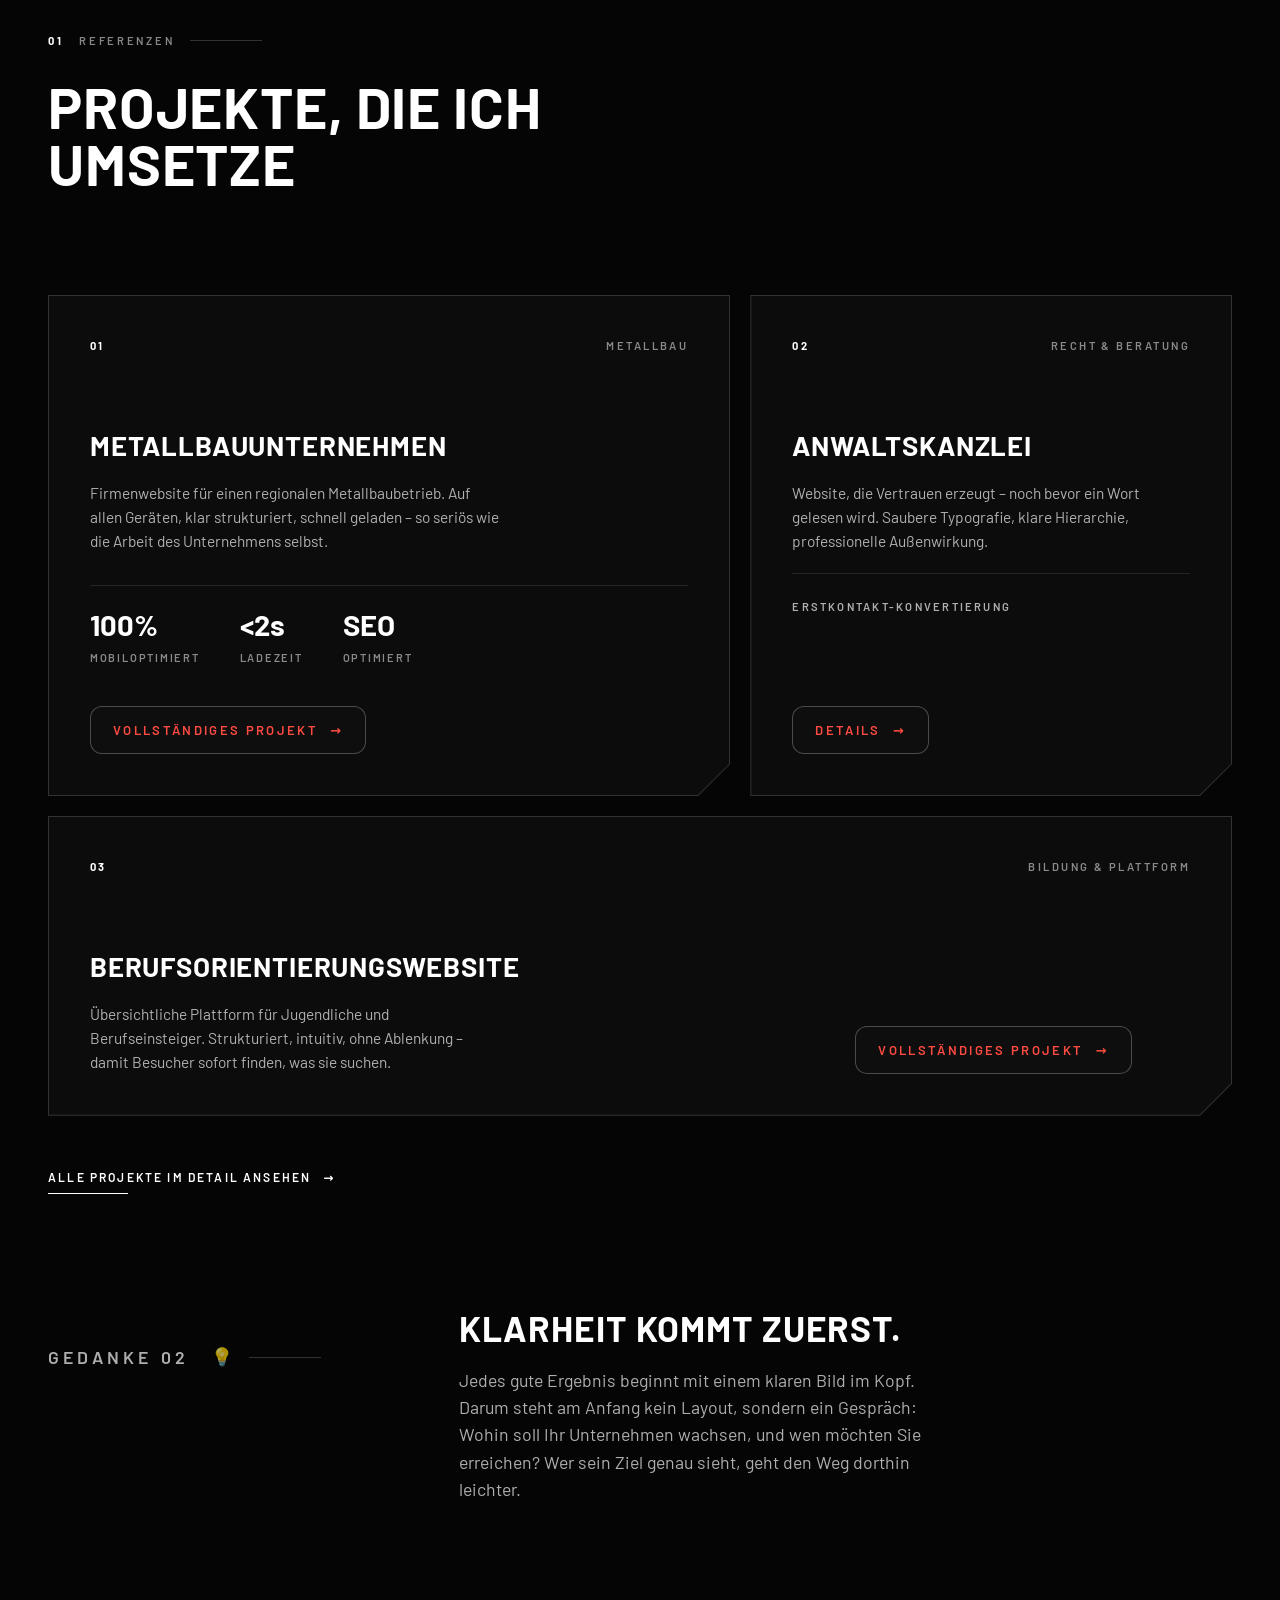
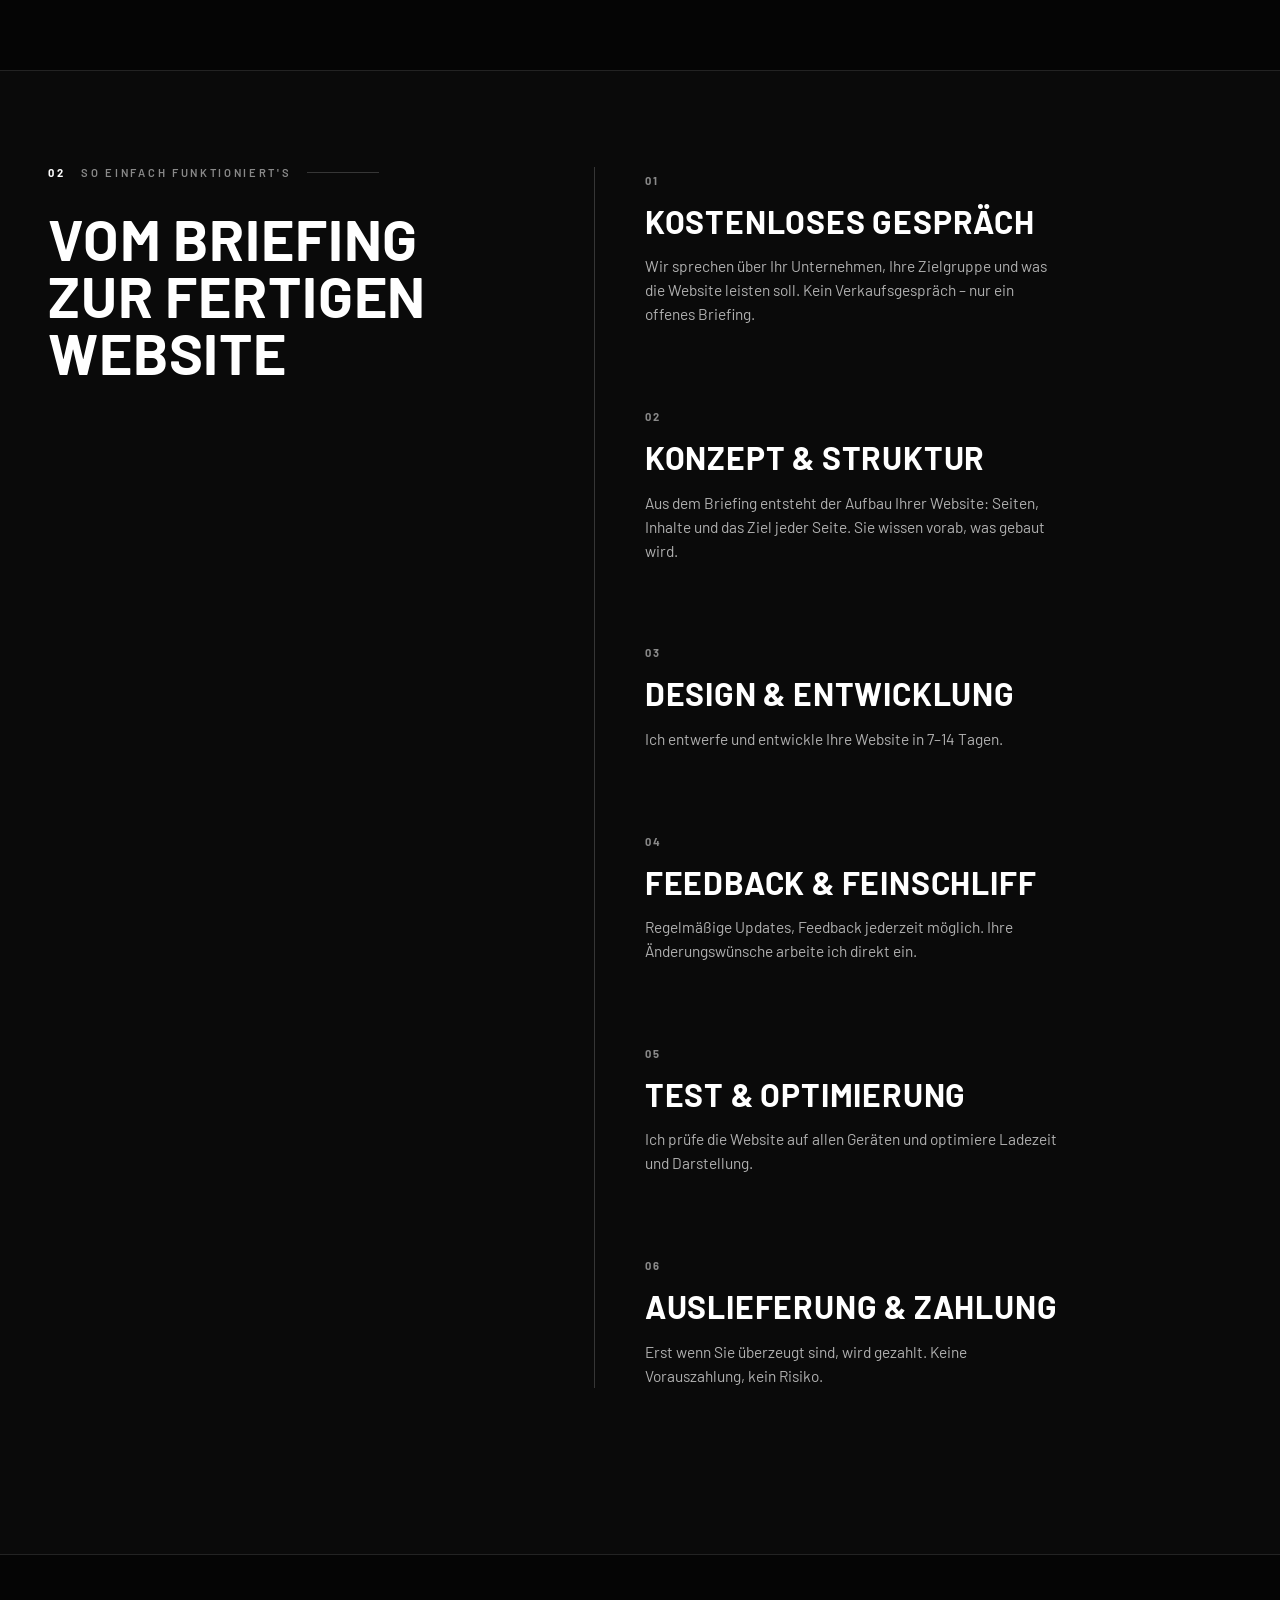
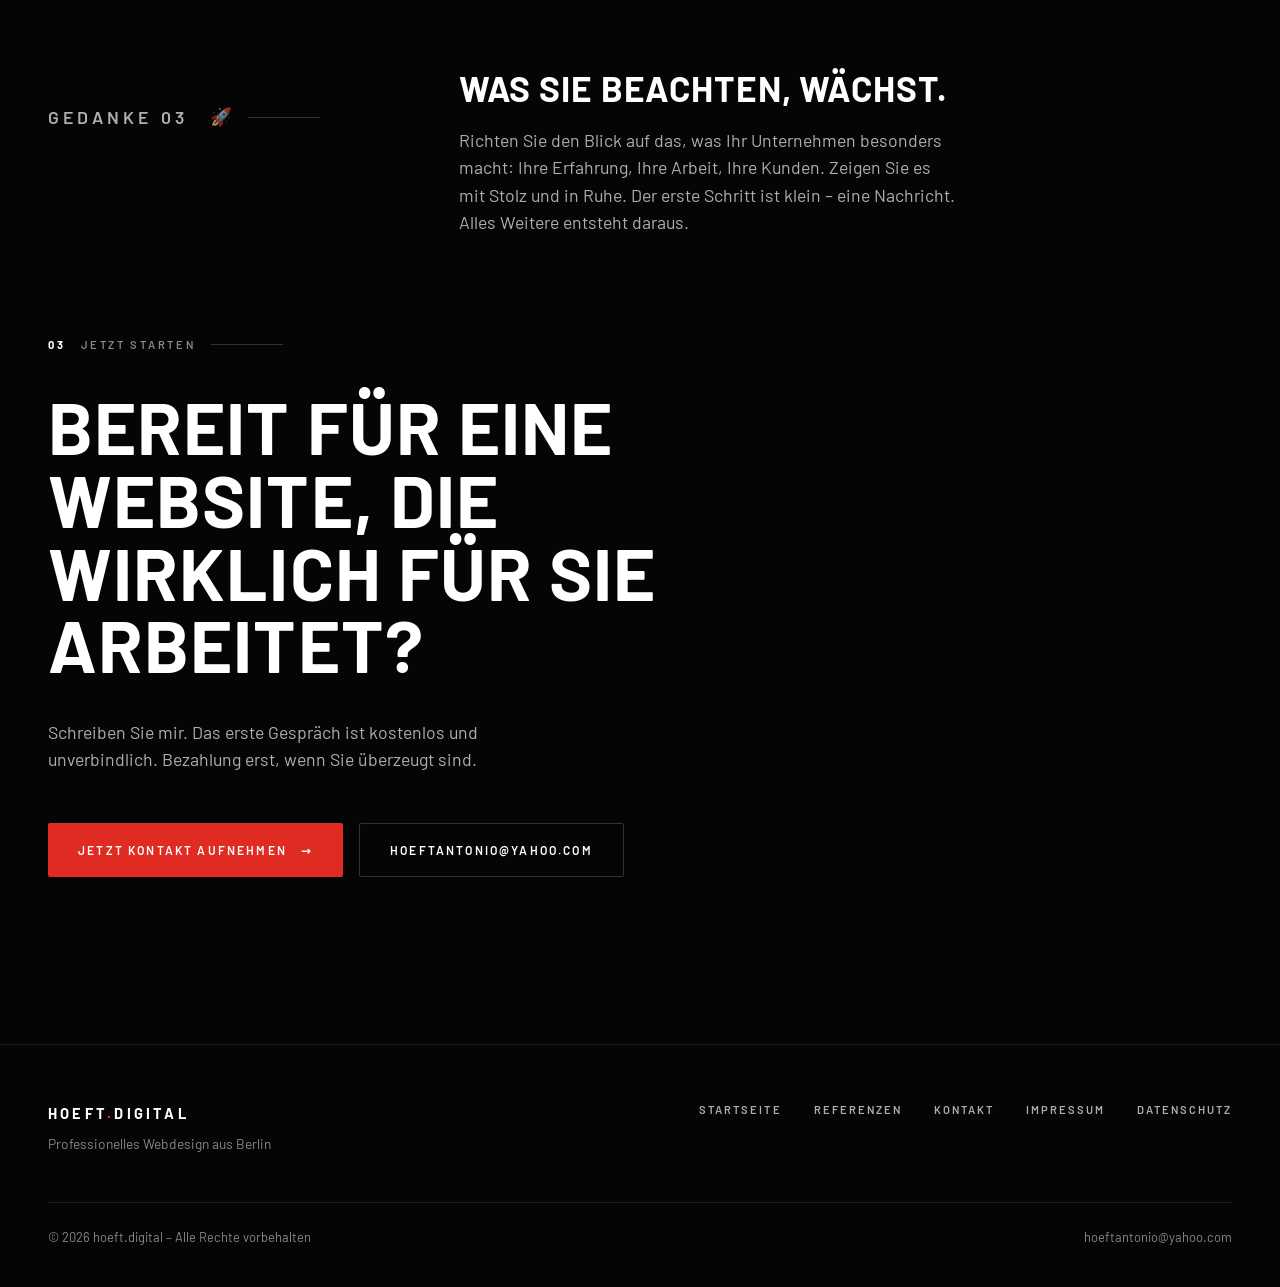
==== commit 8f336785: "Initial commit" ====
--- a/index.html
+++ b/index.html
@@ -3,17 +3,36 @@
 <head>
   <meta charset="UTF-8" />
   <meta name="viewport" content="width=device-width, initial-scale=1.0" />
-  <title>hoeft.digital – Webdesign, das wirkt</title>
-  <meta name="description" content="Professionelles Webdesign für Unternehmen, die online überzeugen wollen." />
+  <title>Webdesign Berlin – Website in 7–14 Tagen | hoeft.digital</title>
+  <meta name="description" content="Webdesign aus Berlin: Ihre neue Website in 7–14 Tagen, ohne Vorauszahlung – Sie zahlen erst, wenn Sie zufrieden sind. Jetzt kostenloses Erstgespräch sichern." />
+  <link rel="canonical" href="https://www.hoeft.digital/">
+  <meta property="og:title" content="Webdesign Berlin – Website in 7–14 Tagen | hoeft.digital" />
+  <meta property="og:description" content="Webdesign aus Berlin: Ihre neue Website in 7–14 Tagen, ohne Vorauszahlung – Sie zahlen erst, wenn Sie zufrieden sind. Jetzt kostenloses Erstgespräch sichern." />
+  <meta property="og:url" content="https://www.hoeft.digital/" />
   <meta name="theme-color" content="#050505" />
   <meta property="og:type" content="website" />
   <meta property="og:locale" content="de_DE" />
-  <meta property="og:title" content="hoeft.digital – Webdesign, das wirkt" />
-  <meta property="og:description" content="Professionelles Webdesign für Unternehmen, die online überzeugen wollen." />
   <link rel="icon" href="favicon.svg" type="image/svg+xml" />
 
   <link rel="preload" href="fonts/barlow-700.woff2" as="font" type="font/woff2" crossorigin />
   <link rel="preload" href="fonts/barlow-400.woff2" as="font" type="font/woff2" crossorigin />
+  <script type="application/ld+json">
+  {
+    "@context": "https://schema.org",
+    "@type": "ProfessionalService",
+    "name": "hoeft.digital",
+    "url": "https://www.hoeft.digital/",
+    "description": "Webdesign aus Berlin: professionelle Websites in 7–14 Tagen, ohne Vorauszahlung.",
+    "areaServed": "Berlin",
+    "address": {
+      "@type": "PostalAddress",
+      "addressLocality": "Berlin",
+      "addressCountry": "DE"
+    },
+    "email": "hoeftantonio@yahoo.com",
+    "serviceType": ["Webdesign", "Website-Erstellung", "SEO-Optimierung"]
+  }
+  </script>
   <script>document.documentElement.classList.add('js');</script>
 
   <style>
@@ -351,7 +370,7 @@
         </h1>
 
         <p class="hero-sub rv" style="--d:.12s">
-          Ich baue professionelle Websites für Unternehmen, die online einen starken ersten Eindruck hinterlassen wollen – schnell, sauber, ohne Kompromisse.
+          Ich baue professionelle Websites aus Berlin für Unternehmen, die online einen starken ersten Eindruck hinterlassen wollen – schnell, sauber, ohne Kompromisse.
         </p>
 
         <div class="hero-cta rv" style="--d:.2s">
@@ -536,7 +555,7 @@
       <div class="f-top">
         <div>
           <a href="index.html" class="brand">hoeft<i>.</i>digital</a>
-          <p>Professionelles Webdesign aus Deutschland</p>
+          <p>Professionelles Webdesign aus Berlin</p>
         </div>
         <nav class="f-links" aria-label="Footer">
           <a href="index.html">Startseite</a>
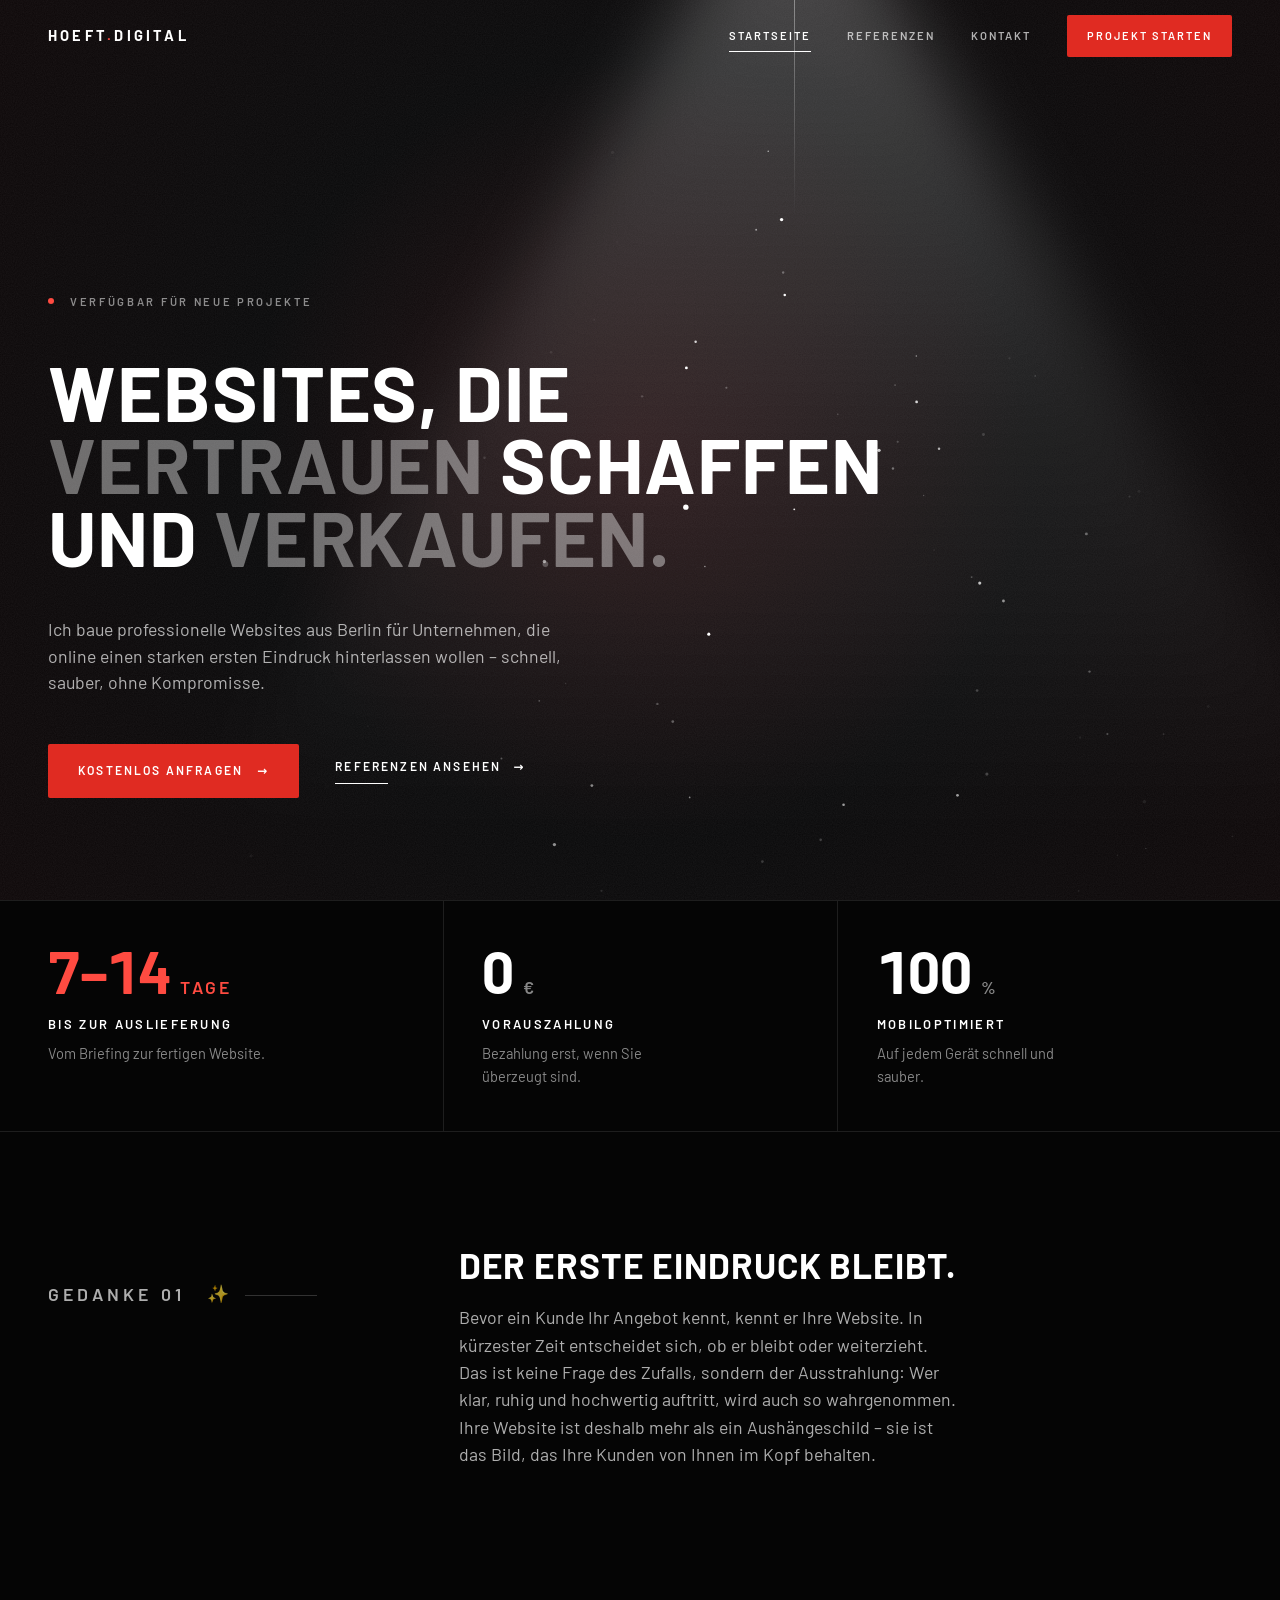
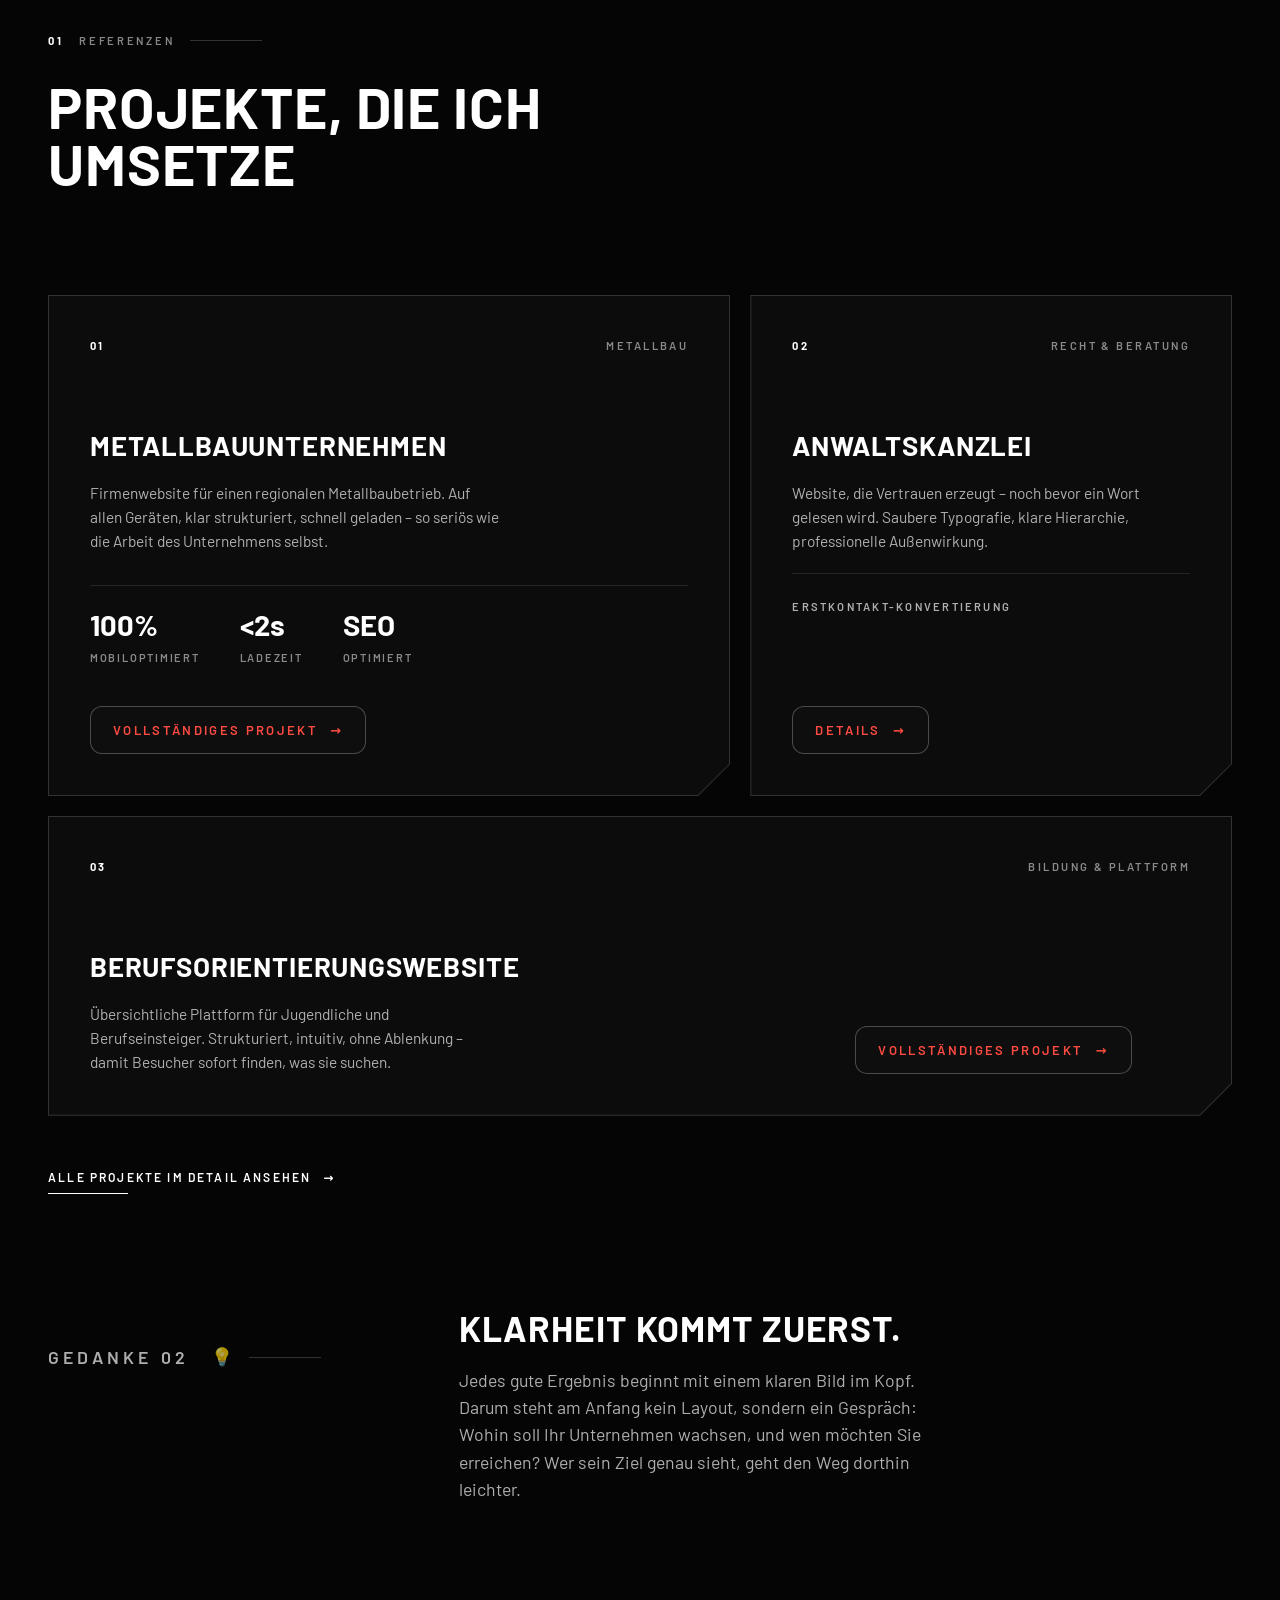
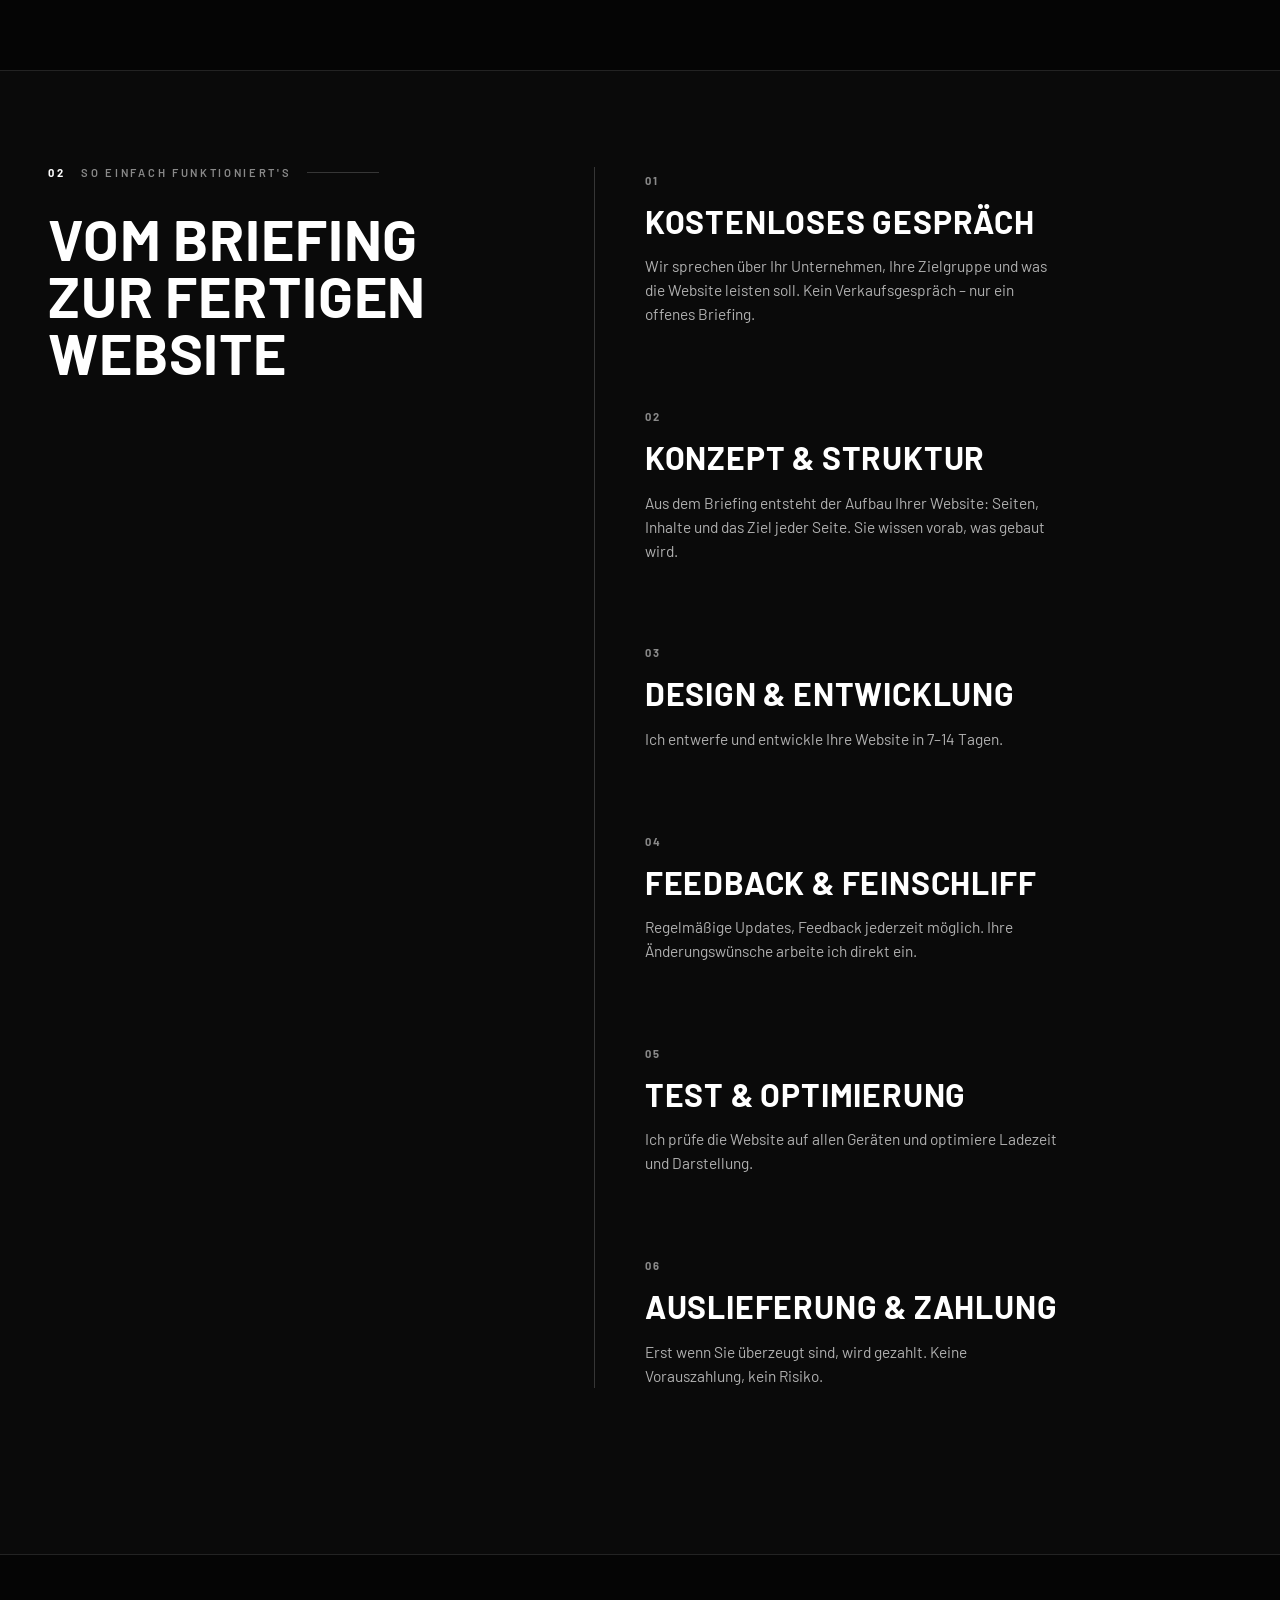
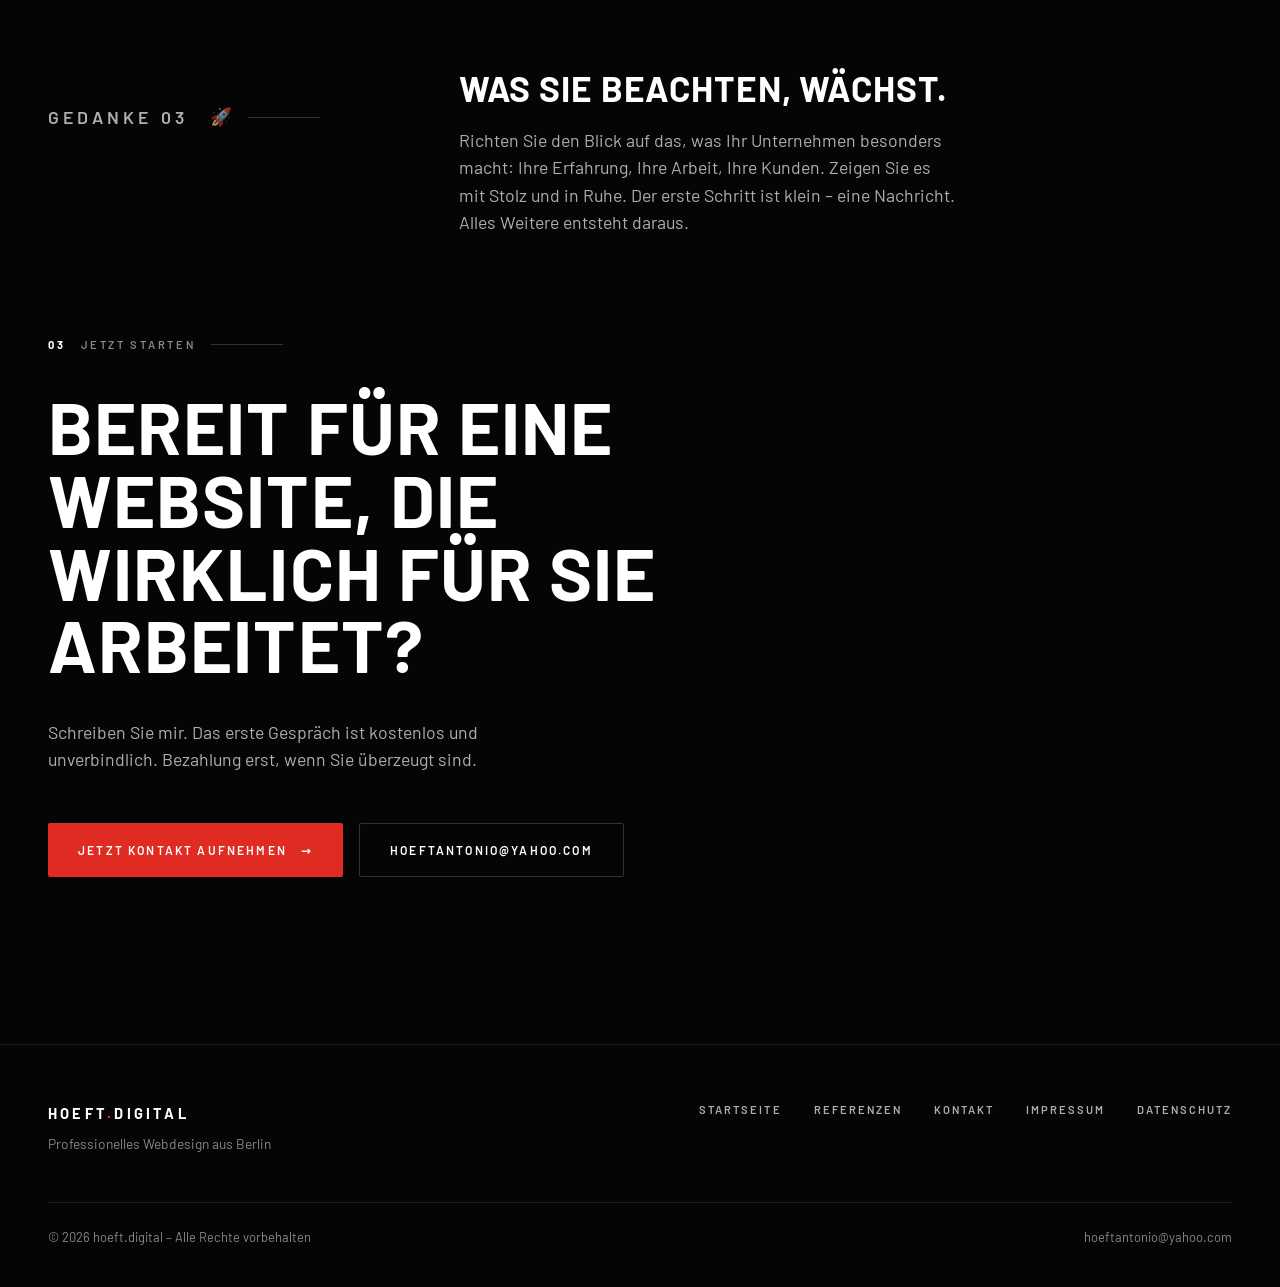
==== commit 91c5ce9f: "Initial commit" ====
--- a/index.html
+++ b/index.html
@@ -10,6 +10,7 @@
   <meta property="og:description" content="Webdesign aus Berlin: Ihre neue Website in 7–14 Tagen, ohne Vorauszahlung – Sie zahlen erst, wenn Sie zufrieden sind. Jetzt kostenloses Erstgespräch sichern." />
   <meta property="og:url" content="https://www.hoeft.digital/" />
   <meta name="theme-color" content="#050505" />
+  <meta name="google-site-verification" content="si2WbLXNeG6opWEuitklpcF0vHFhLKY2SmQYsi2esEg" />
   <meta property="og:type" content="website" />
   <meta property="og:locale" content="de_DE" />
   <link rel="icon" href="favicon.svg" type="image/svg+xml" />
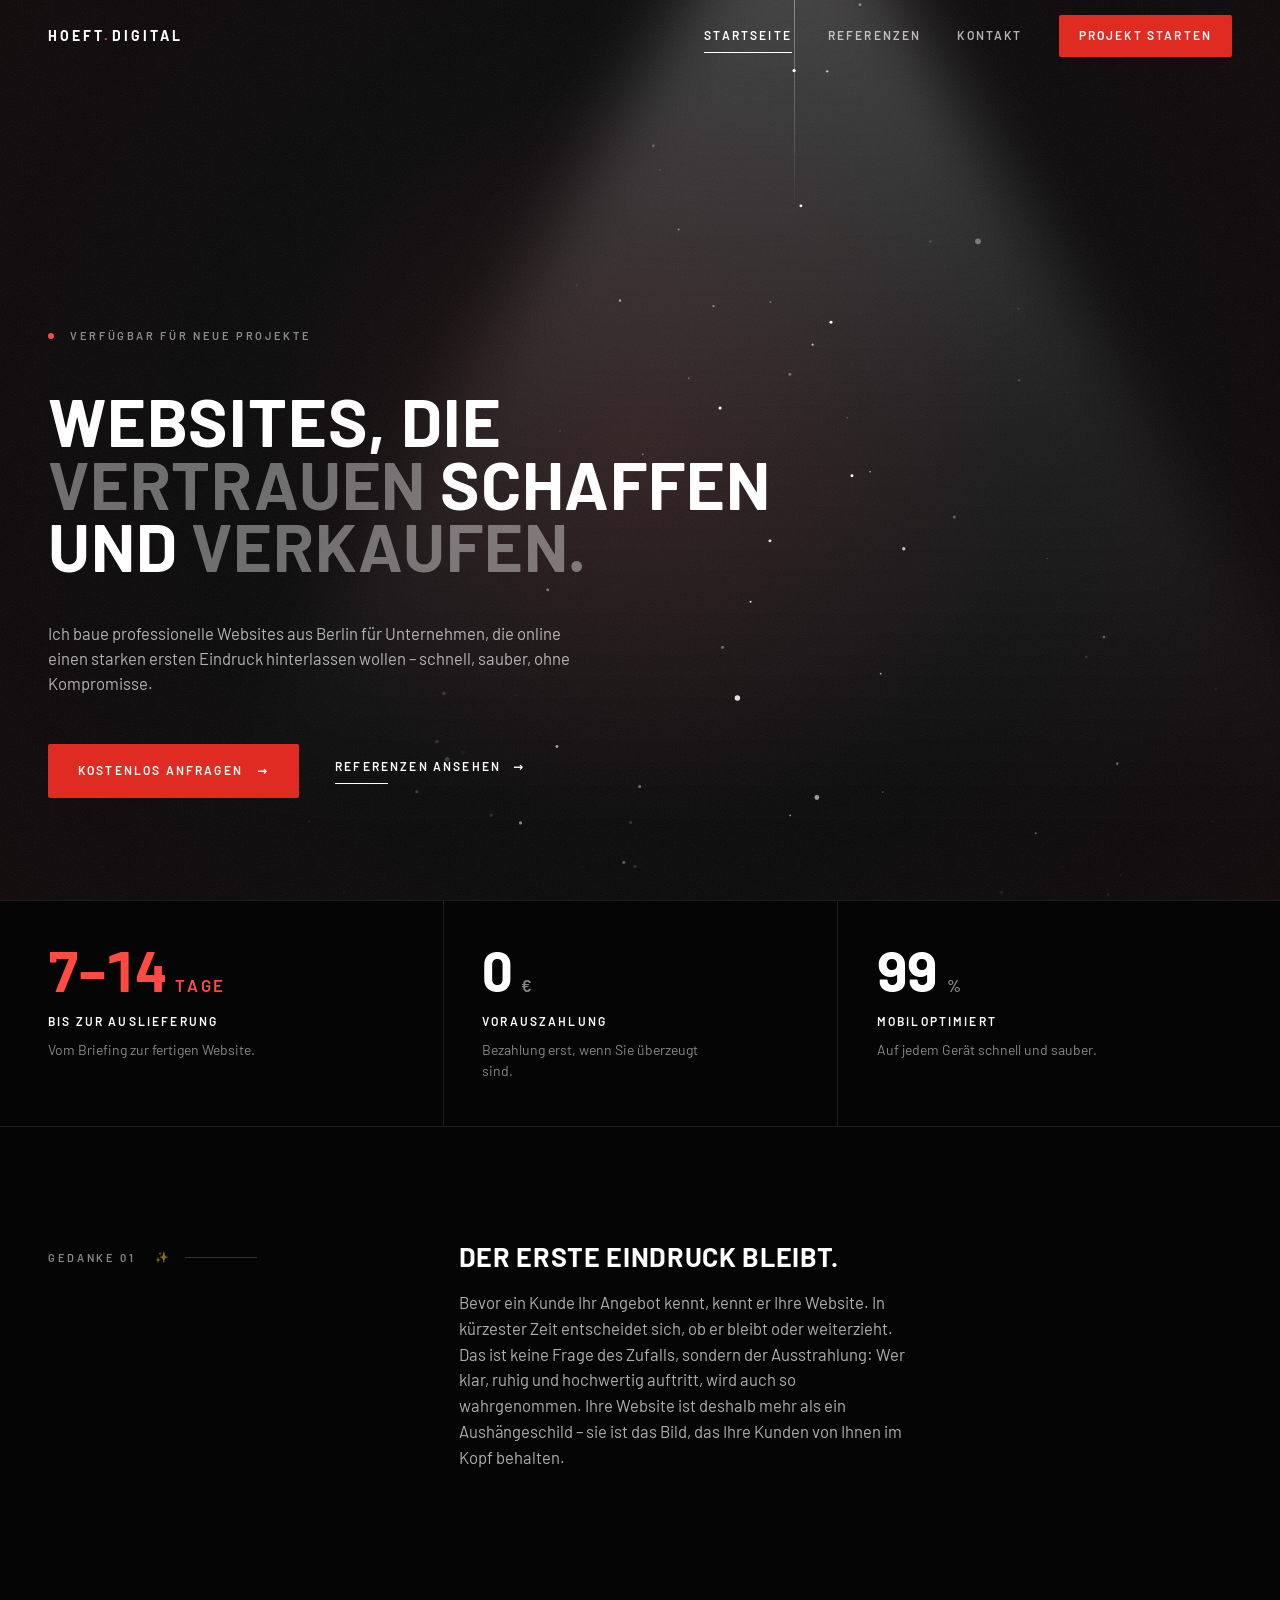
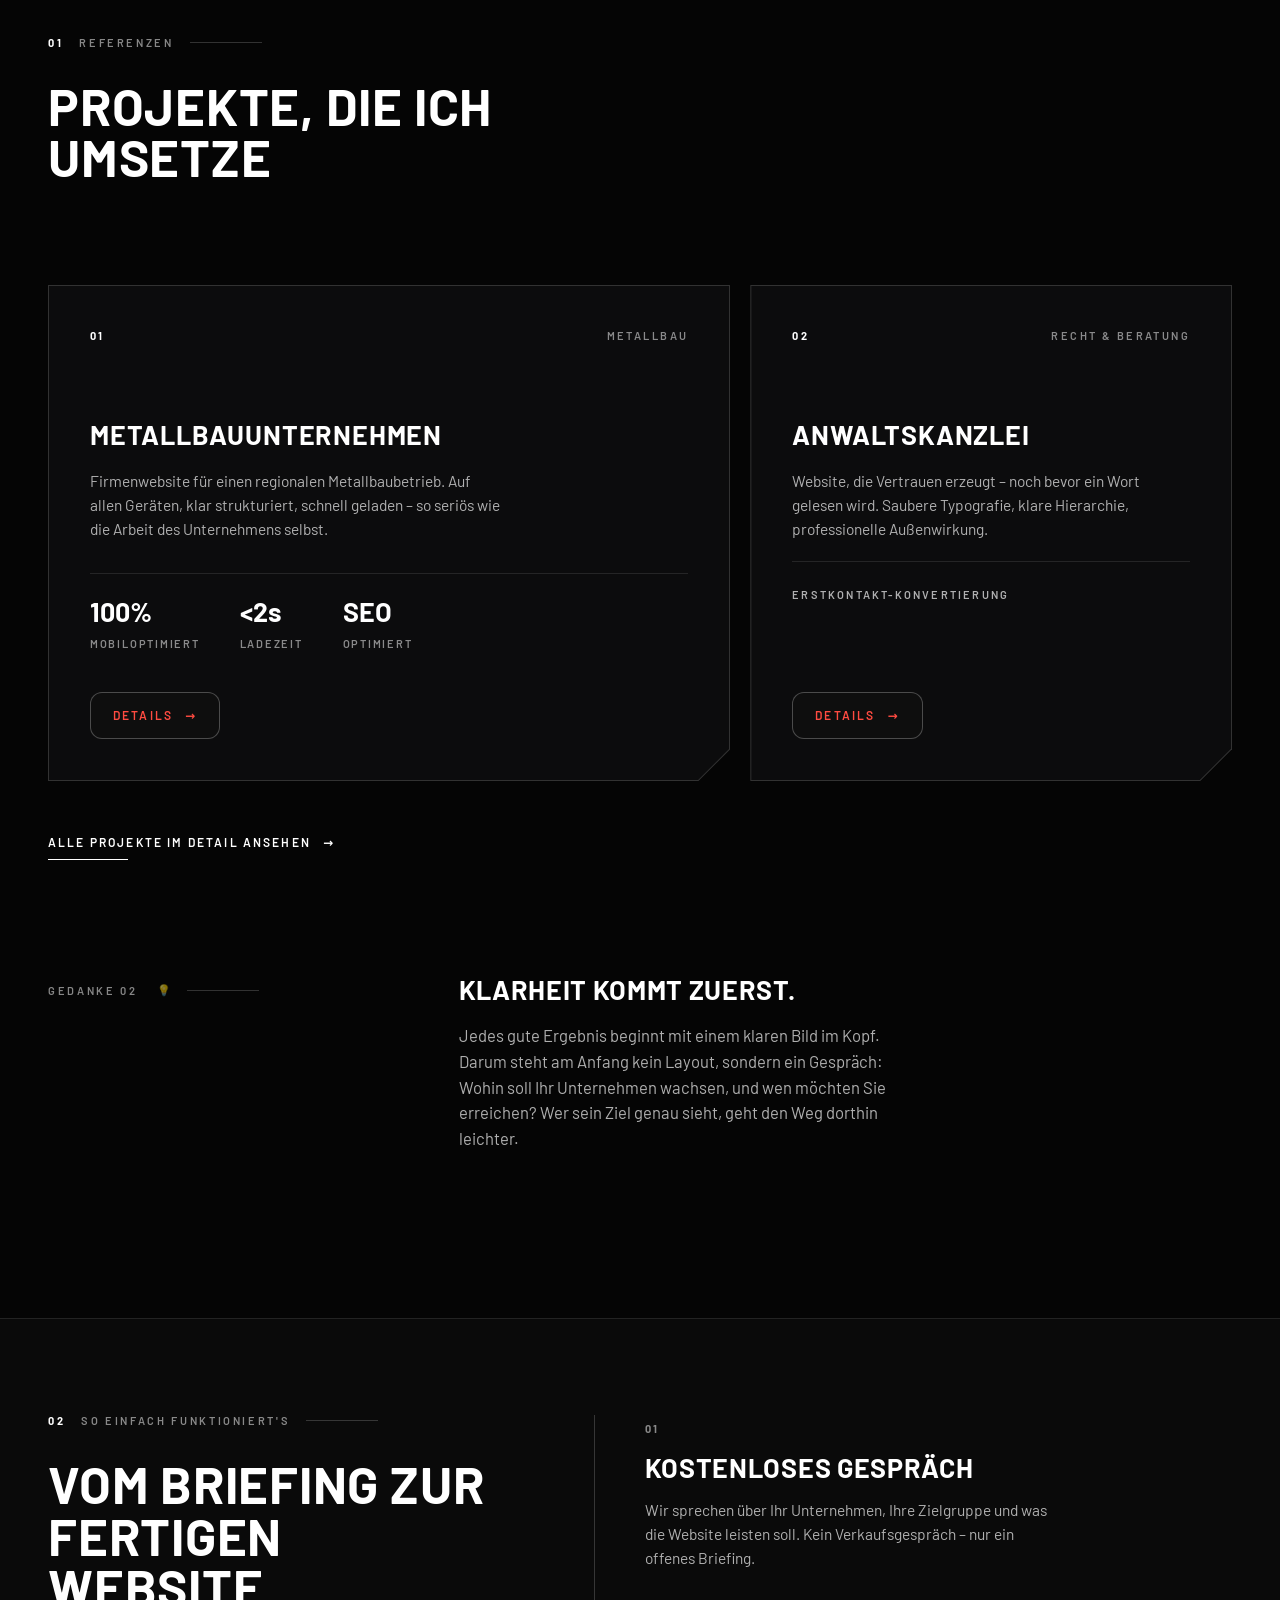
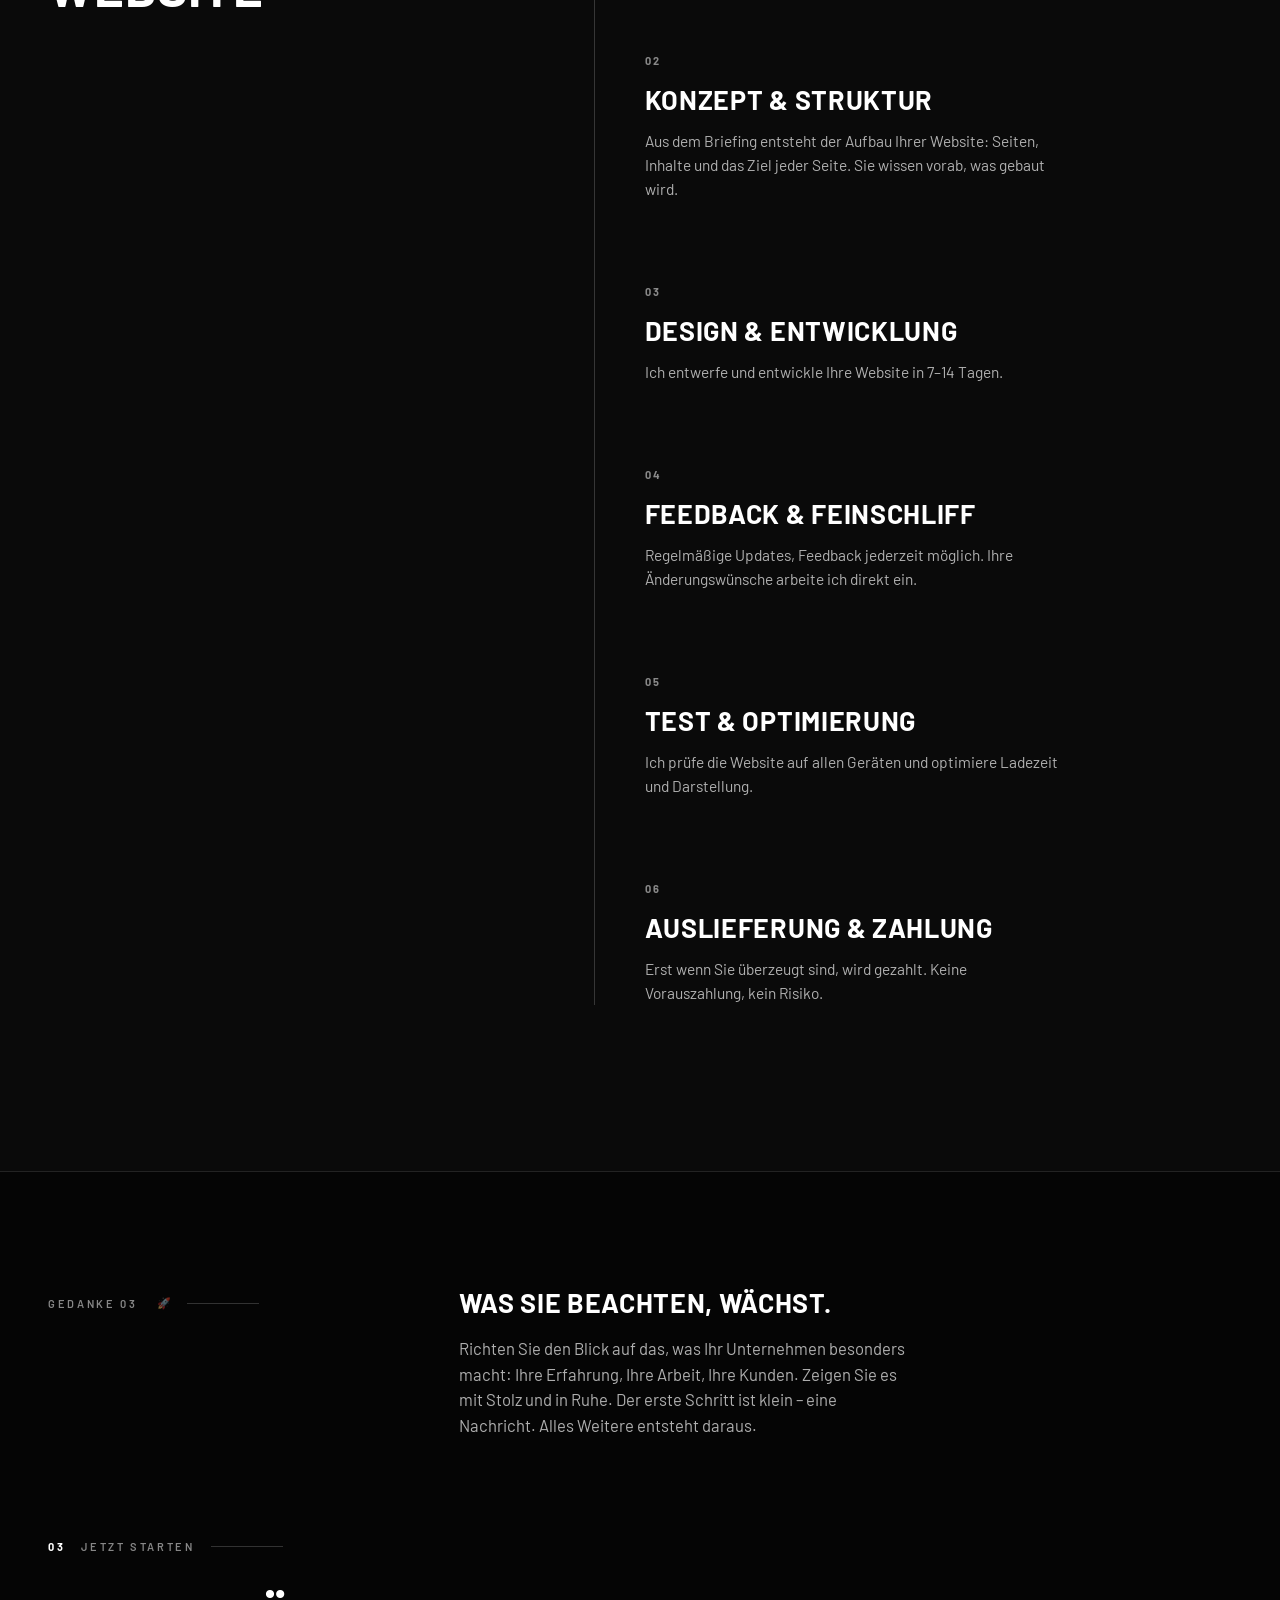
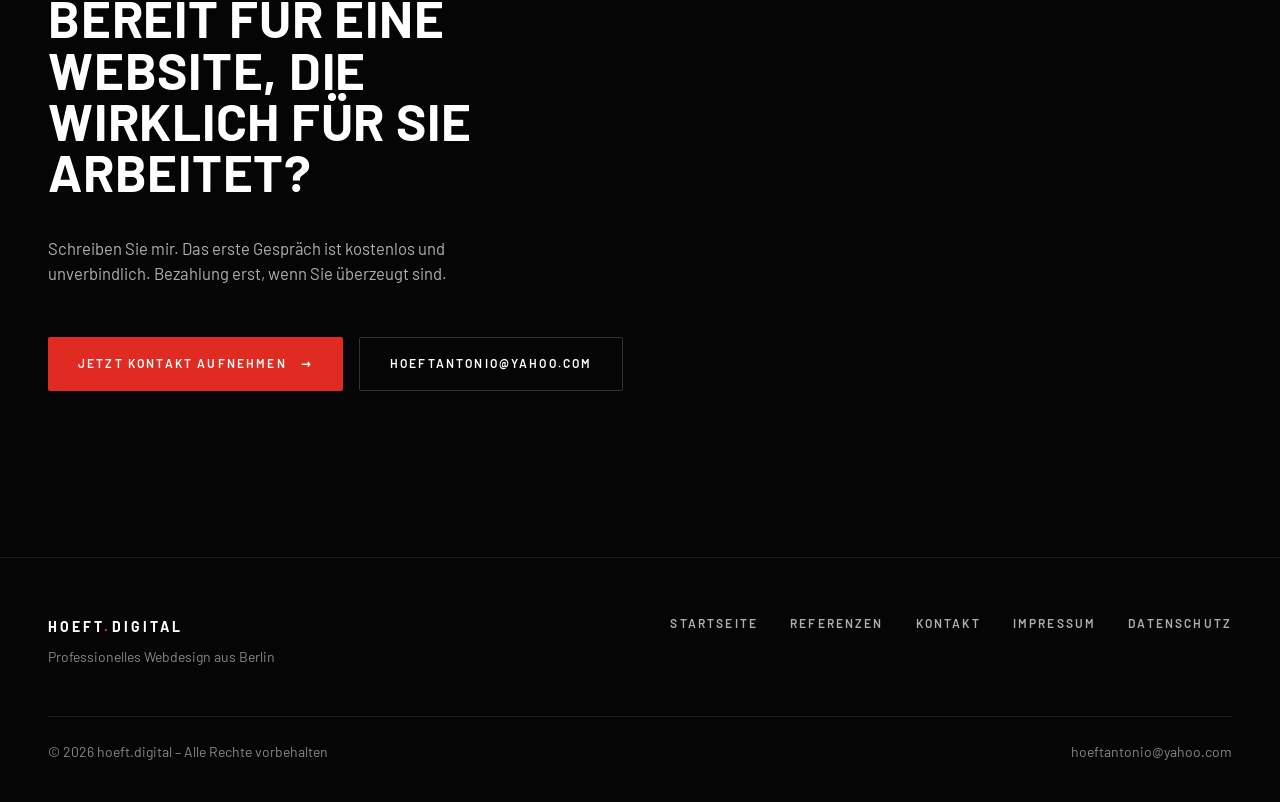
==== commit b3afb020: "Initial commit" ====
--- a/index.html
+++ b/index.html
@@ -66,14 +66,29 @@
       --max:  1320px;
       --sec:  clamp(96px, 13vw, 176px);
       --nav:  72px;
-    }
+
+      /* Schriftgrößen: eine Skala für alle Seiten */
+      --fs-label: 11px;                         /* Mikro-Beschriftungen in Versalien */
+      --fs-ui:    12px;                         /* Buttons, Navigation, Links in Versalien */
+      --fs-small: 14px;                         /* Kleingedrucktes, Footer, Zusatztexte */
+      --fs-body:  15.5px;                       /* Fließtext */
+      --fs-lead:  clamp(16px, 1.3vw, 18px);     /* Einleitungstexte */
+      --fs-h4:    18px;                         /* kleine Überschriften, Menü, Werte */
+      --fs-h3:    clamp(20px, 2.1vw, 30px);     /* Karten-, Schritt- und Gedankentitel */
+      --fs-h2:    clamp(27px, 4vw, 56px);       /* Abschnittsüberschriften */
+      --fs-h1:    clamp(34px, 5.2vw, 76px);     /* Hero- und Seitentitel */
+      --fs-num:   clamp(44px, 11vw, 76px);      /* Zahlen-Statements (mobil) */
+      --fs-num-d: clamp(40px, 4.4vw, 64px);     /* Zahlen-Statements (ab Tablet) */
+    }
+    @media (max-width: 899px) { :root { --fs-h1: clamp(36px, 10.4vw, 64px); } }
+
 
     *, *::before, *::after { box-sizing: border-box; }
     html { -webkit-text-size-adjust: 100%; }
     @media (prefers-reduced-motion: no-preference) { html { scroll-behavior: smooth; } }
     body {
       margin: 0; background: var(--bg); color: var(--t1);
-      font-family: var(--sans); font-size: 15.48px; line-height: 1.55;
+      font-family: var(--sans); font-size: var(--fs-body); line-height: 1.55;
       -webkit-font-smoothing: antialiased; text-rendering: optimizeLegibility;
       overflow-x: hidden;
     }
@@ -93,7 +108,7 @@
     /* ── Typography ─────────────────────────────────── */
     .mono { font-family: var(--mono); font-variant-numeric: tabular-nums; }
     .label {
-      font-family: var(--sans); font-size: 11.18px; font-weight: 600; line-height: 1;
+      font-family: var(--sans); font-size: var(--fs-label); font-weight: 600; line-height: 1;
       letter-spacing: .24em; text-transform: uppercase; color: var(--t3);
       display: flex; align-items: center; gap: 16px;
     }
@@ -103,20 +118,18 @@
 
     .display {
       font-weight: 700; text-transform: uppercase; letter-spacing: .012em; line-height: .94;
-      font-size: clamp(27.52px, 6.02vw, 92.88px);
-    }
-    @media (max-width: 899px) { .display { font-size: clamp(32.68px, 9.12vw, 72.24px); line-height: .96; } }
+      font-size: var(--fs-h1); }
+    @media (max-width: 899px) { .display { line-height: .96; } }
     .h2 {
       font-weight: 700; text-transform: uppercase; letter-spacing: .015em; line-height: 1;
-      font-size: clamp(25.8px, 4.47vw, 68.8px);
-    }
+      font-size: var(--fs-h2); }
     .dim { color: var(--t3); }
 
     /* ── Buttons / Links ────────────────────────────── */
     .btn {
       display: inline-flex; align-items: center; gap: 14px;
       min-height: 54px; padding: 0 30px; border-radius: 2px;
-      font-weight: 600; font-size: 12.04px; letter-spacing: .18em; text-transform: uppercase;
+      font-weight: 600; font-size: var(--fs-ui); letter-spacing: .18em; text-transform: uppercase;
       transition: background-color .25s var(--ease), border-color .25s var(--ease), color .25s var(--ease);
     }
     .btn .arr { transition: transform .35s var(--ease); }
@@ -128,7 +141,7 @@
     @media (max-width: 480px) { .btn { padding: 0 20px; gap: 10px; letter-spacing: .14em; } }
 
     .ulink {
-      display: inline-flex; align-items: center; gap: 12px; font-weight: 600; font-size: 12.04px; letter-spacing: .18em; text-transform: uppercase; padding-bottom: 8px;
+      display: inline-flex; align-items: center; gap: 12px; font-weight: 600; font-size: var(--fs-ui); letter-spacing: .18em; text-transform: uppercase; padding-bottom: 8px;
       background: linear-gradient(currentColor, currentColor) left bottom / 28% 1px no-repeat;
       transition: background-size .5s var(--ease);
     }
@@ -152,13 +165,13 @@
     }
     .nav.solid { background: rgba(5,5,5,.78); border-color: var(--line); -webkit-backdrop-filter: blur(16px); backdrop-filter: blur(16px); }
     .nav .wrap { height: 100%; display: flex; align-items: center; justify-content: space-between; }
-    .brand { font-weight: 700; font-size: 14.62px; letter-spacing: .22em; text-transform: uppercase; }
+    .brand { font-weight: 700; font-size: var(--fs-small); letter-spacing: .22em; text-transform: uppercase; }
     .brand i { font-style: normal; color: var(--red-hi); }
     .nav-links { display: none; align-items: center; gap: 36px; }
-    .nav-links a:not(.btn) { font-size: 11.18px; font-weight: 600; letter-spacing: .18em; text-transform: uppercase; color: var(--t2); transition: color .2s; position: relative; padding: 6px 0; }
+    .nav-links a:not(.btn) { font-size: var(--fs-ui); font-weight: 600; letter-spacing: .18em; text-transform: uppercase; color: var(--t2); transition: color .2s; position: relative; padding: 6px 0; }
     .nav-links a:not(.btn):hover, .nav-links a[aria-current] { color: #fff; }
     .nav-links a[aria-current]::after { content: ''; position: absolute; left: 0; right: 0; bottom: -2px; height: 1px; background: #fff; }
-    .nav-links .btn { min-height: 42px; padding: 0 20px; font-size: 11px; }
+    .nav-links .btn { min-height: 42px; padding: 0 20px; font-size: var(--fs-ui); }
     .menu-btn { width: 44px; height: 44px; margin-right: -10px; display: grid; place-items: center; }
     .menu-btn span { display: block; width: 22px; height: 1.5px; background: #fff; position: relative; transition: background .2s; }
     .menu-btn span::before, .menu-btn span::after { content: ''; position: absolute; left: 0; width: 22px; height: 1.5px; background: #fff; transition: transform .35s var(--ease); }
@@ -171,7 +184,7 @@
       padding: 24px var(--pad); display: none; flex-direction: column;
     }
     .mobile.open { display: flex; }
-    .mobile a:not(.btn) { font-size: 25.8px; font-weight: 700; letter-spacing: .06em; text-transform: uppercase; padding: 18px 0; border-bottom: 1px solid var(--line); }
+    .mobile a:not(.btn) { font-size: var(--fs-h4); font-weight: 700; letter-spacing: .06em; text-transform: uppercase; padding: 18px 0; border-bottom: 1px solid var(--line); }
     .mobile .btn { margin-top: 32px; justify-content: space-between; }
     @media (min-width: 820px) { .nav-links { display: flex; } .menu-btn, .mobile { display: none !important; } }
 
@@ -197,7 +210,7 @@
     .status::after { display: none; }
     .status .dot { width: 6px; height: 6px; background: var(--red-hi); border-radius: 50%; }
     .hero .display .dim { color: rgba(255,255,255,.4); }
-    .hero-sub { max-width: 540px; margin-top: clamp(28px, 3.5vw, 44px); color: var(--t2); font-size: clamp(16.34px, 1.38vw, 18.92px); line-height: 1.5; }
+    .hero-sub { max-width: 540px; margin-top: clamp(28px, 3.5vw, 44px); color: var(--t2); font-size: var(--fs-lead); line-height: 1.5; }
     .hero-cta { display: flex; flex-wrap: wrap; align-items: center; gap: 16px 36px; margin-top: clamp(32px, 4vw, 48px); }
 
     /* ── Facts ──────────────────────────────────────── */
@@ -205,18 +218,18 @@
     .facts .grid { display: grid; grid-template-columns: 1fr; }
     .fact { padding: clamp(28px, 3.4vw, 44px) 0; border-top: 1px solid var(--line); }
     .fact:first-child { border-top: 0; }
-    .fact .num { font-weight: 700; letter-spacing: -.005em; line-height: .88; font-size: clamp(44px, 11vw, 76px); font-variant-numeric: tabular-nums; white-space: nowrap; }
+    .fact .num { font-weight: 700; letter-spacing: -.005em; line-height: .88; font-size: var(--fs-num); font-variant-numeric: tabular-nums; white-space: nowrap; }
     .fact .num small { font-size: .3em; font-weight: 600; letter-spacing: .16em; text-transform: uppercase; color: var(--t3); margin-left: .5em; }
     .fact .num.hot { color: var(--red-hi); }
     .fact .num.hot small { color: var(--red-hi); }
-    .fact h2 { margin-top: 18px; font-size: 12.9px; font-weight: 600; letter-spacing: .18em; text-transform: uppercase; }
-    .fact p:not(.num) { margin-top: 8px; color: var(--t3); font-size: 14.62px; max-width: 28ch; }
+    .fact h2 { margin-top: 18px; font-size: var(--fs-ui); font-weight: 600; letter-spacing: .18em; text-transform: uppercase; }
+    .fact p:not(.num) { margin-top: 8px; color: var(--t3); font-size: var(--fs-small); max-width: 28ch; }
     @media (min-width: 760px) {
       .facts .grid { grid-template-columns: repeat(3, 1fr); }
       .fact { border-top: 0; border-left: 1px solid var(--line); padding-inline: clamp(24px, 3vw, 48px); }
       .fact:first-child { border-left: 0; padding-left: 0; }
       .fact:last-child { padding-right: 0; }
-      .fact .num { font-size: clamp(40px, 4.6vw, 72px); }
+      .fact .num { font-size: var(--fs-num-d); }
     }
 
     /* ── Work (Karten mit abgeschrägter Ecke) ───────── */
@@ -232,15 +245,15 @@
       transition: background-color .45s var(--ease); }
     .card:hover { background: rgba(255,255,255,.6); }
     .card:hover .card-in { background: var(--bg-2); }
-    .work-meta { display: flex; justify-content: space-between; font-size: 11.18px; font-weight: 600; letter-spacing: .22em; text-transform: uppercase; color: var(--t3); }
+    .work-meta { display: flex; justify-content: space-between; font-size: var(--fs-label); font-weight: 600; letter-spacing: .22em; text-transform: uppercase; color: var(--t3); }
     .work-meta { gap: 16px; } .work-meta b { color: var(--t1); font-weight: 700; white-space: nowrap; }
-    .card h3 { margin-top: clamp(40px, 6vw, 88px); font-size: clamp(20.64px, 2.15vw, 30.96px); font-weight: 700; text-transform: uppercase; letter-spacing: .03em; line-height: 1.08; overflow-wrap: break-word; hyphens: auto; }
+    .card h3 { margin-top: clamp(40px, 6vw, 88px); font-size: var(--fs-h3); font-weight: 700; text-transform: uppercase; letter-spacing: .03em; line-height: 1.08; overflow-wrap: break-word; hyphens: auto; }
     .card p { margin-top: 20px; color: var(--t2); max-width: 46ch; }
     .stats { display: grid; grid-template-columns: repeat(3, minmax(0, auto)); justify-content: start; gap: 0 clamp(16px, 4vw, 40px); margin-top: 32px; padding-top: 24px; border-top: 1px solid var(--line); }
-    .stats strong { display: block; font-size: clamp(22px, 6vw, 29.24px); font-weight: 700; letter-spacing: 0; line-height: 1; }
-    .stats span { display: block; margin-top: 10px; font-size: 11px; font-weight: 600; letter-spacing: .16em; text-transform: uppercase; color: var(--t3); }
+    .stats strong { display: block; font-size: var(--fs-h3); font-weight: 700; letter-spacing: 0; line-height: 1; }
+    .stats span { display: block; margin-top: 10px; font-size: var(--fs-label); font-weight: 600; letter-spacing: .16em; text-transform: uppercase; color: var(--t3); }
     @media (max-width: 480px) { .stats { display: flex; flex-wrap: wrap; gap: 20px 28px; } .stats span { letter-spacing: .12em; } }
-    .note { margin-top: 32px; padding-top: 24px; border-top: 1px solid var(--line); font-size: 11.18px; font-weight: 600; letter-spacing: .2em; text-transform: uppercase; color: var(--t3); }
+    .note { margin-top: 32px; padding-top: 24px; border-top: 1px solid var(--line); font-size: var(--fs-label); font-weight: 600; letter-spacing: .2em; text-transform: uppercase; color: var(--t3); }
     .card .note { max-width: none; }
     .foot { margin-top: auto; padding-top: 40px; }
     .stretch::before { content: ''; position: absolute; inset: 0; z-index: 2; }
@@ -261,8 +274,8 @@
     .steps::before { content: ''; position: absolute; left: 0; top: 0; bottom: 0; width: 1px; background: var(--line-2); }
     .step { padding: 0 0 clamp(48px, 6vw, 80px) clamp(28px, 4vw, 56px); position: relative; }
     .step:last-child { padding-bottom: 0; }
-    .step .n { font-size: 11.18px; font-weight: 700; letter-spacing: .24em; color: var(--t3); }
-    .step h3 { margin-top: 14px; font-size: clamp(20.64px, 2.49vw, 36.12px); font-weight: 700; text-transform: uppercase; letter-spacing: .025em; line-height: 1.05; }
+    .step .n { font-size: var(--fs-label); font-weight: 700; letter-spacing: .24em; color: var(--t3); }
+    .step h3 { margin-top: 14px; font-size: var(--fs-h3); font-weight: 700; text-transform: uppercase; letter-spacing: .025em; line-height: 1.05; }
     .step p { margin-top: 16px; color: var(--t2); max-width: 46ch; }
     @media (min-width: 900px) {
       .process-grid { grid-template-columns: 5fr 7fr; }
@@ -272,31 +285,31 @@
     /* ── Gedanken (kurze Essays) ────────────────────── */
     .essay { padding: clamp(72px, 9vw, 128px) 0 0; }
     .essay .wrap { display: grid; gap: 24px; }
-    .essay h2 { font-size: clamp(22.36px, 2.75vw, 39.56px); font-weight: 700; text-transform: uppercase; letter-spacing: .025em; line-height: 1.05; }
-    .essay p { margin-top: 20px; font-size: clamp(16.34px, 1.38vw, 19.78px); line-height: 1.55; color: var(--t2); max-width: 50ch; }
+    .essay h2 { font-size: var(--fs-h3); font-weight: 700; text-transform: uppercase; letter-spacing: .025em; line-height: 1.05; }
+    .essay-body p { margin-top: 20px; font-size: var(--fs-lead); line-height: 1.55; color: var(--t2); max-width: 50ch; }
     .emo { font-style: normal; margin-left: .3em; font-family: 'Segoe UI Emoji', 'Apple Color Emoji', 'Noto Color Emoji', sans-serif; letter-spacing: 0; }
     #referenzen { padding-bottom: 0; }
     .essay.tail { padding-bottom: var(--sec); }
     .essay + .cta { padding-top: clamp(64px, 8vw, 112px); }
     @media (min-width: 900px) {
       .essay .wrap { grid-template-columns: repeat(12, minmax(0, 1fr)); column-gap: 48px; }
-      .essay .label { grid-column: 1 / 5; align-self: start; padding-top: 14px; }
+      .essay .label { grid-column: 1 / 5; align-self: start; padding-top: 10px; }
       .essay-body { grid-column: 5 / 12; }
     }
 
     /* ── CTA ────────────────────────────────────────── */
     .cta { position: relative; isolation: isolate; overflow: hidden; text-align: left; }
-    .cta .h2 { font-size: clamp(29.24px, 5.68vw, 89.44px); max-width: 16ch; }
-    .cta .sub { margin-top: clamp(24px, 3vw, 40px); max-width: 48ch; color: var(--t2); font-size: clamp(16.34px, 1.38vw, 18.92px); line-height: 1.5; }
+    .cta .h2 { max-width: 16ch; }
+    .cta .sub { margin-top: clamp(24px, 3vw, 40px); max-width: 48ch; color: var(--t2); font-size: var(--fs-lead); line-height: 1.5; }
     .cta-row { display: flex; flex-wrap: wrap; gap: 16px; margin-top: clamp(32px, 4vw, 52px); }
 
     /* ── Footer ─────────────────────────────────────── */
     footer { border-top: 1px solid var(--line); padding: 56px 0 40px; }
     .f-top { display: flex; flex-direction: column; gap: 32px; }
-    .f-top p { margin-top: 8px; font-size: 13.76px; color: var(--t3); }
-    .f-links { display: flex; flex-wrap: wrap; gap: 12px 32px; font-size: 11.18px; font-weight: 600; letter-spacing: .18em; text-transform: uppercase; color: var(--t2); }
+    .f-top p { margin-top: 8px; font-size: var(--fs-small); color: var(--t3); }
+    .f-links { display: flex; flex-wrap: wrap; gap: 12px 32px; font-size: var(--fs-ui); font-weight: 600; letter-spacing: .18em; text-transform: uppercase; color: var(--t2); }
     .f-links a:hover, .f-bot a:hover { color: #fff; }
-    .f-bot { margin-top: 48px; padding-top: 24px; border-top: 1px solid var(--line); display: flex; flex-direction: column; gap: 8px; font-size: 12.9px; color: var(--t3); }
+    .f-bot { margin-top: 48px; padding-top: 24px; border-top: 1px solid var(--line); display: flex; flex-direction: column; gap: 8px; font-size: var(--fs-small); color: var(--t3); }
     @media (min-width: 760px) {
       .f-top, .f-bot { flex-direction: row; justify-content: space-between; align-items: flex-start; }
       .f-bot { align-items: center; }
@@ -311,7 +324,7 @@
     /* ── Karten-Button ──────────────────────────────── */
     .cbtn { display: inline-flex; align-items: center; background: #0e0e0e; color: var(--red-hi);
       border: 1px solid rgba(255,255,255,.25); border-radius: 12px; padding: 14px 22px;
-      font-weight: 600; font-size: 13px; line-height: 1.4; letter-spacing: .18em; text-transform: uppercase;
+      font-weight: 600; font-size: var(--fs-ui); line-height: 1.4; letter-spacing: .18em; text-transform: uppercase;
       transition: border-color .3s var(--ease); }
     .cbtn:hover, .card:hover .cbtn { border-color: rgba(255,255,255,.5); }
     .cbtn .t { display: inline-flex; align-items: center; gap: 12px; animation: hop 8s ease-in-out infinite; }
@@ -436,7 +449,7 @@
                 <div><strong>&lt;2s</strong><span>Ladezeit</span></div>
                 <div><strong>SEO</strong><span>Optimiert</span></div>
               </div>
-              <div class="foot"><a href="referenzen.html#metallbau" class="cbtn stretch"><span class="t">Vollständiges Projekt <span class="arr" aria-hidden="true">→</span></span></a></div>
+              <div class="foot"><a href="referenzen.html#metallbau" class="cbtn stretch"><span class="t">Details <span class="arr" aria-hidden="true">→</span></span></a></div>
             </div>
           </article>
 
@@ -448,20 +461,6 @@
               <p>Website, die Vertrauen erzeugt – noch bevor ein Wort gelesen wird. Saubere Typografie, klare Hierarchie, professionelle Außenwirkung.</p>
               <p class="note">Erstkontakt-Konvertierung</p>
               <div class="foot"><a href="referenzen.html#kanzlei" class="cbtn stretch"><span class="t">Details <span class="arr" aria-hidden="true">→</span></span></a></div>
-            </div>
-          </article>
-
-          <!-- 03 Berufsorientierung -->
-          <article class="card c-12 rv" style="--d:.12s">
-            <div class="card-in">
-              <div class="work-meta"><b>03</b><span>Bildung &amp; Plattform</span></div>
-              <div class="l">
-                <h3>Berufs&shy;orientierungs&shy;website</h3>
-                <p>Übersichtliche Plattform für Jugendliche und Berufseinsteiger. Strukturiert, intuitiv, ohne Ablenkung – damit Besucher sofort finden, was sie suchen.</p>
-              </div>
-              <div class="r">
-                <div class="foot"><a href="referenzen.html#berufsorientierung" class="cbtn stretch"><span class="t">Vollständiges Projekt <span class="arr" aria-hidden="true">→</span></span></a></div>
-              </div>
             </div>
           </article>
         </div>
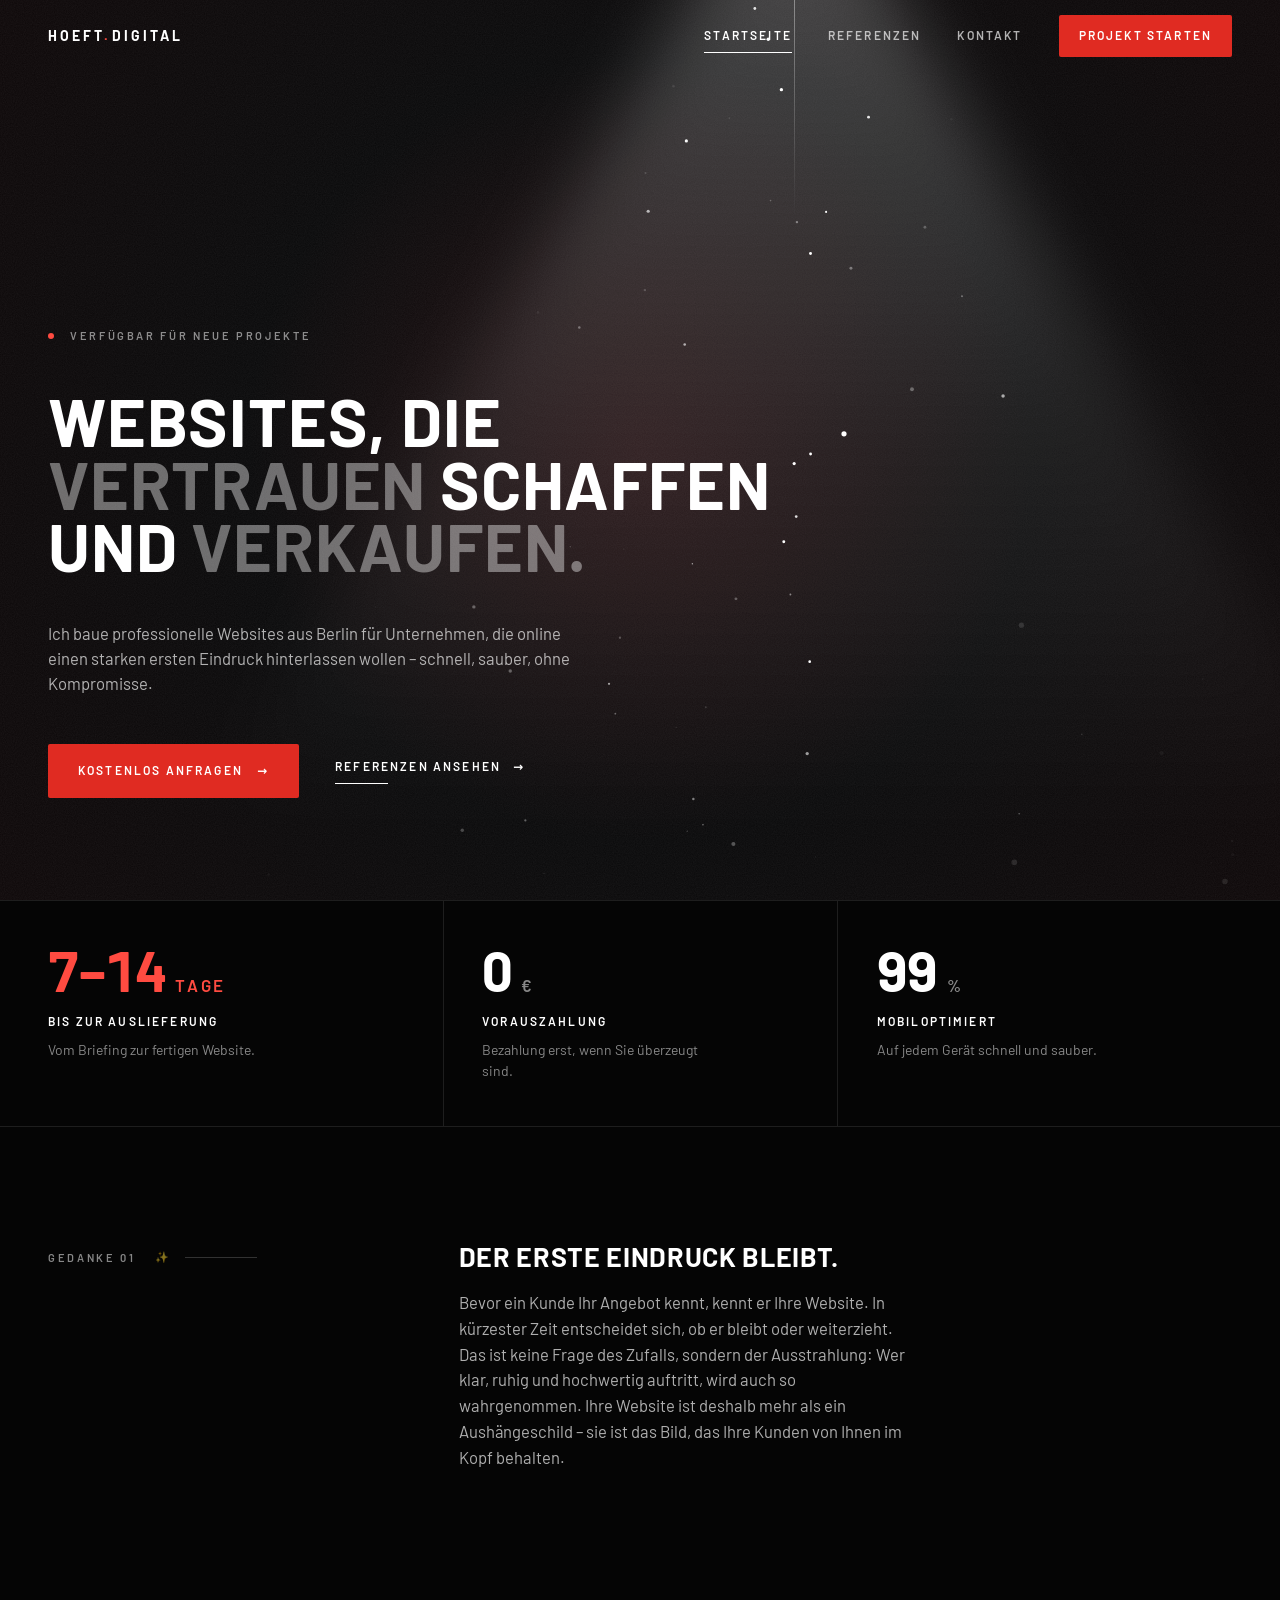
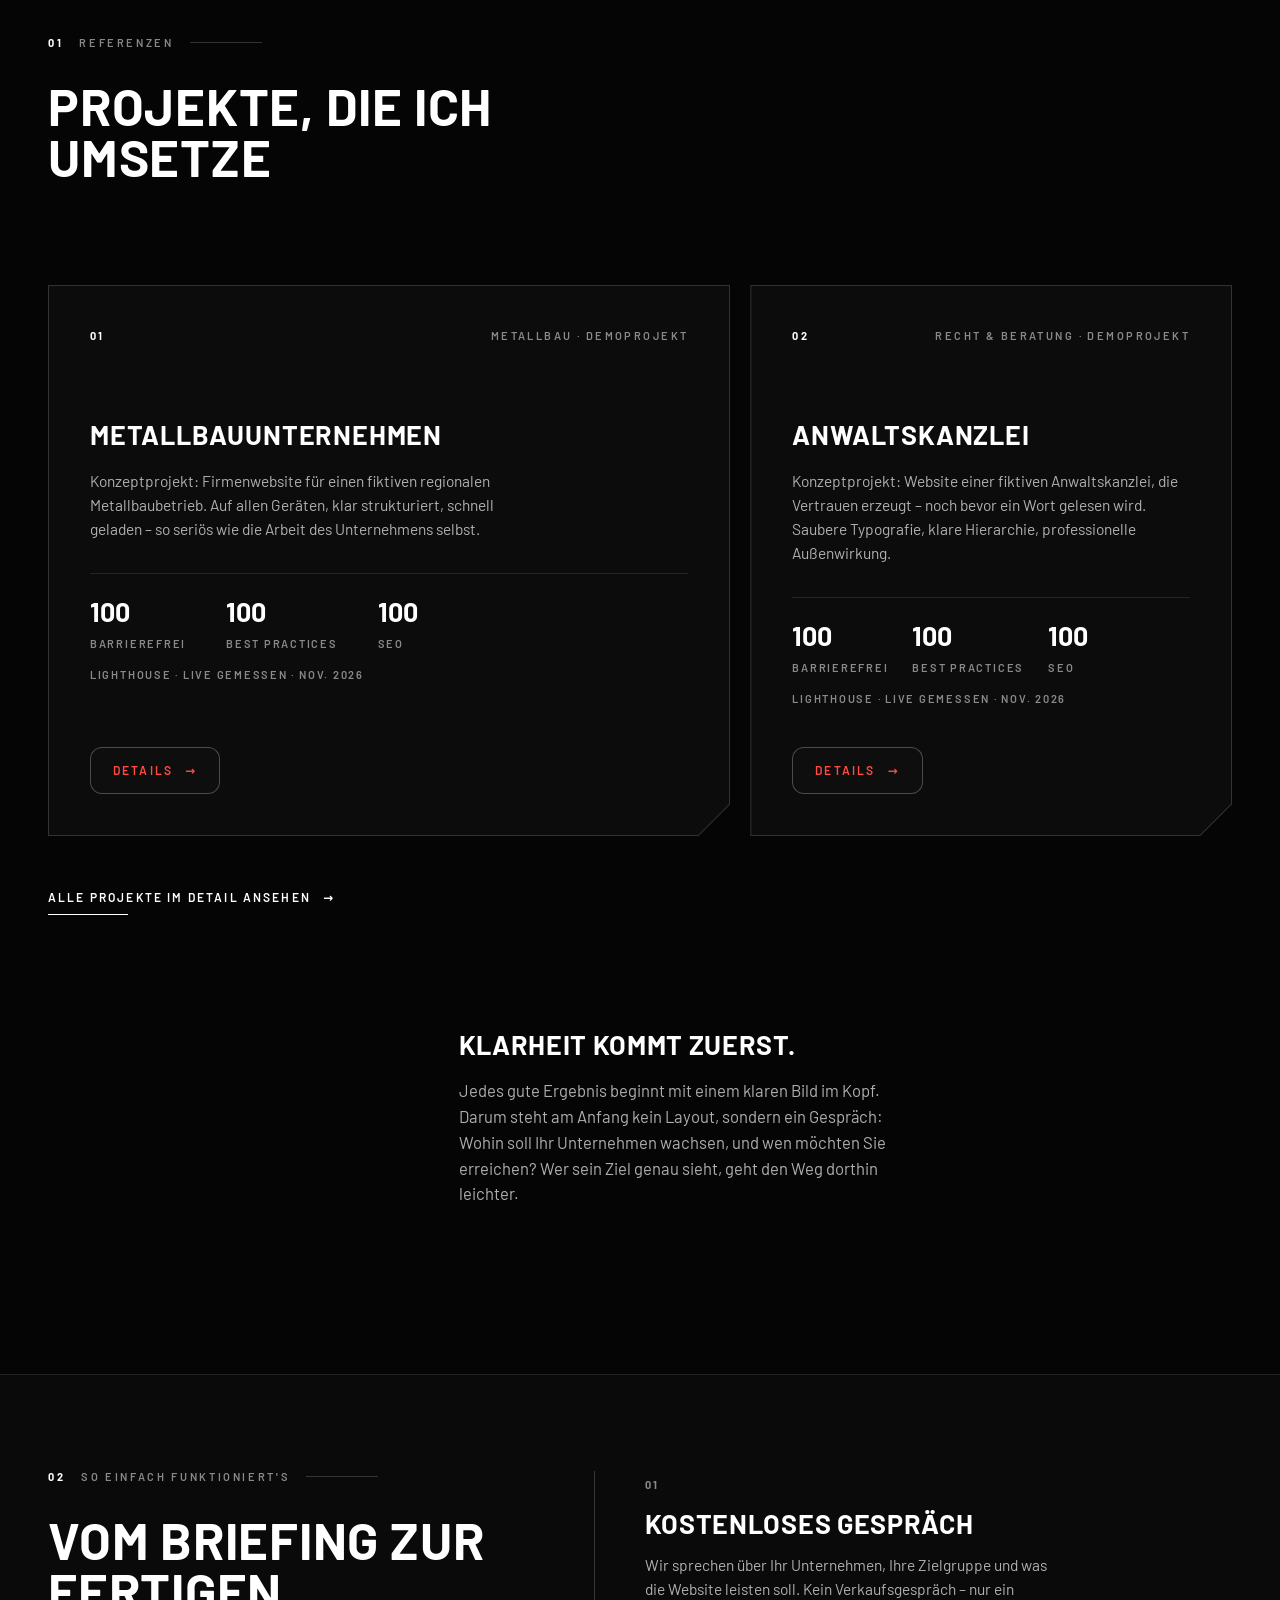
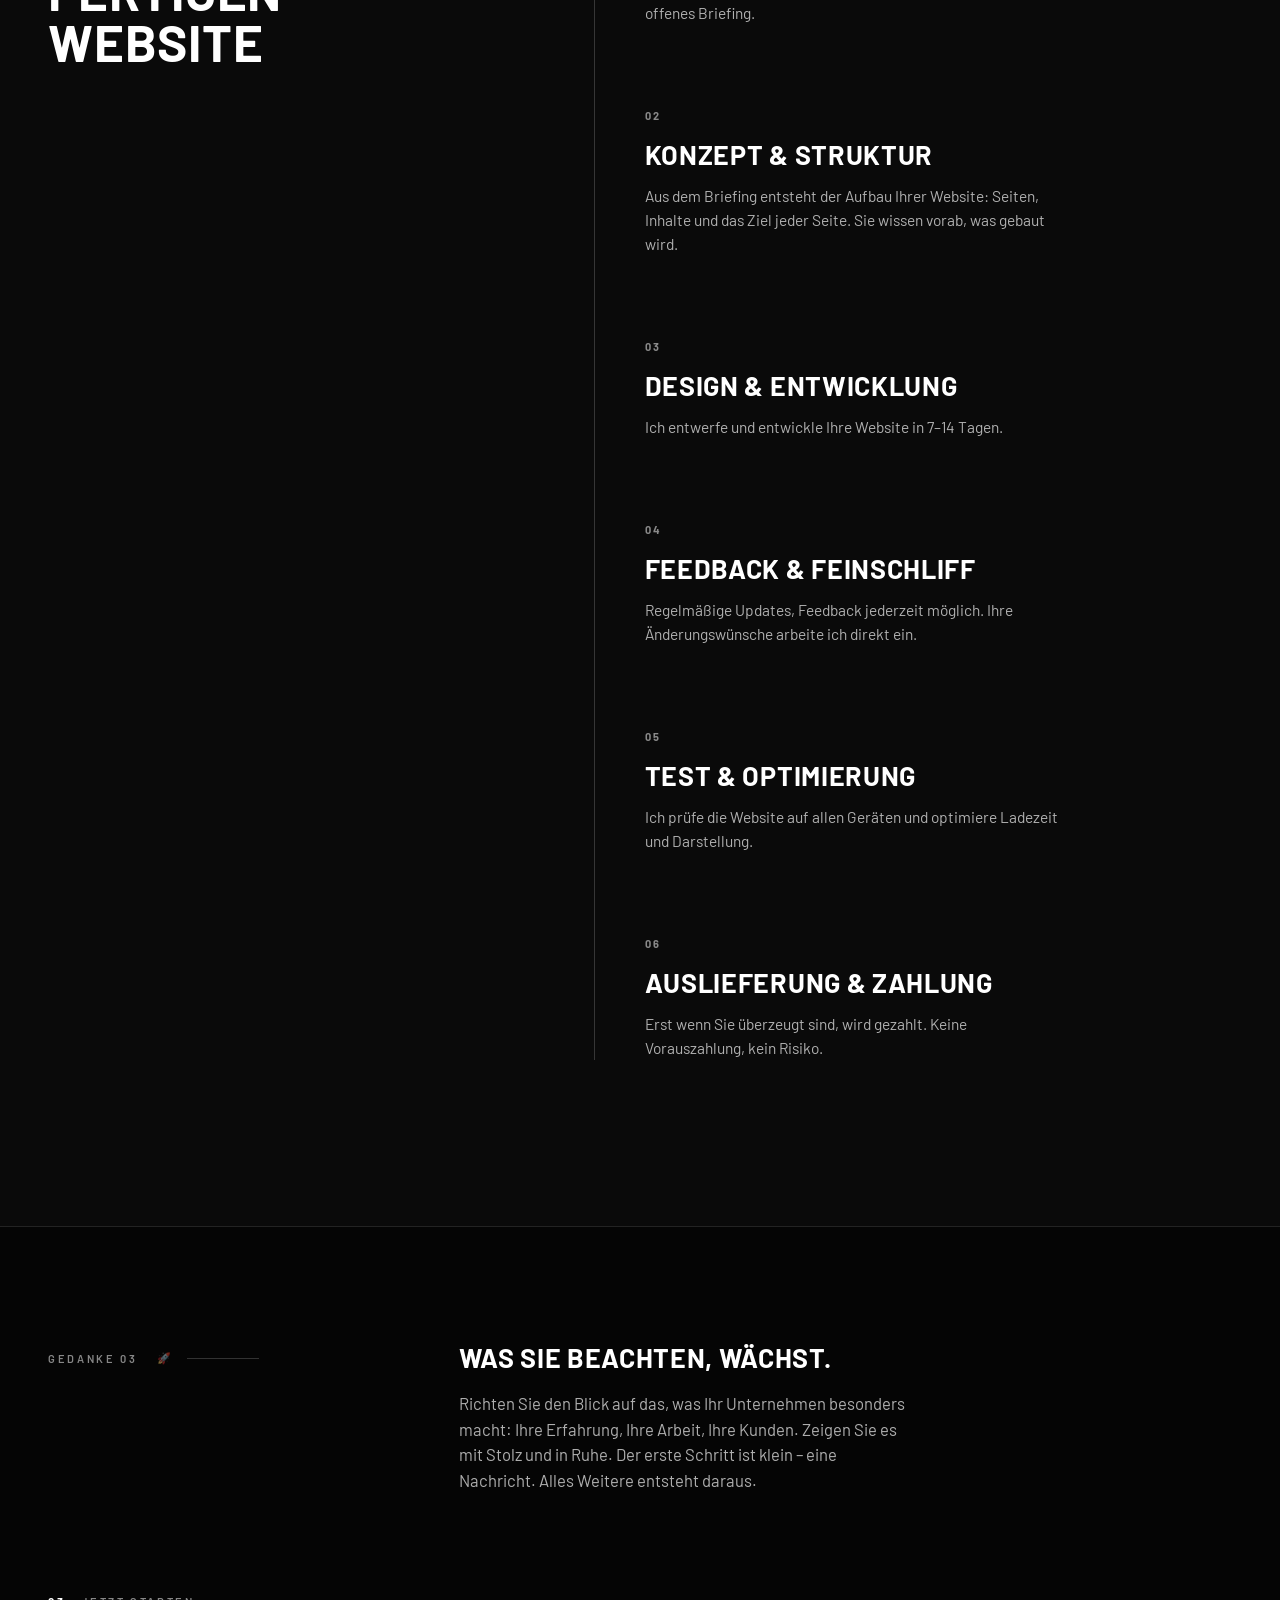
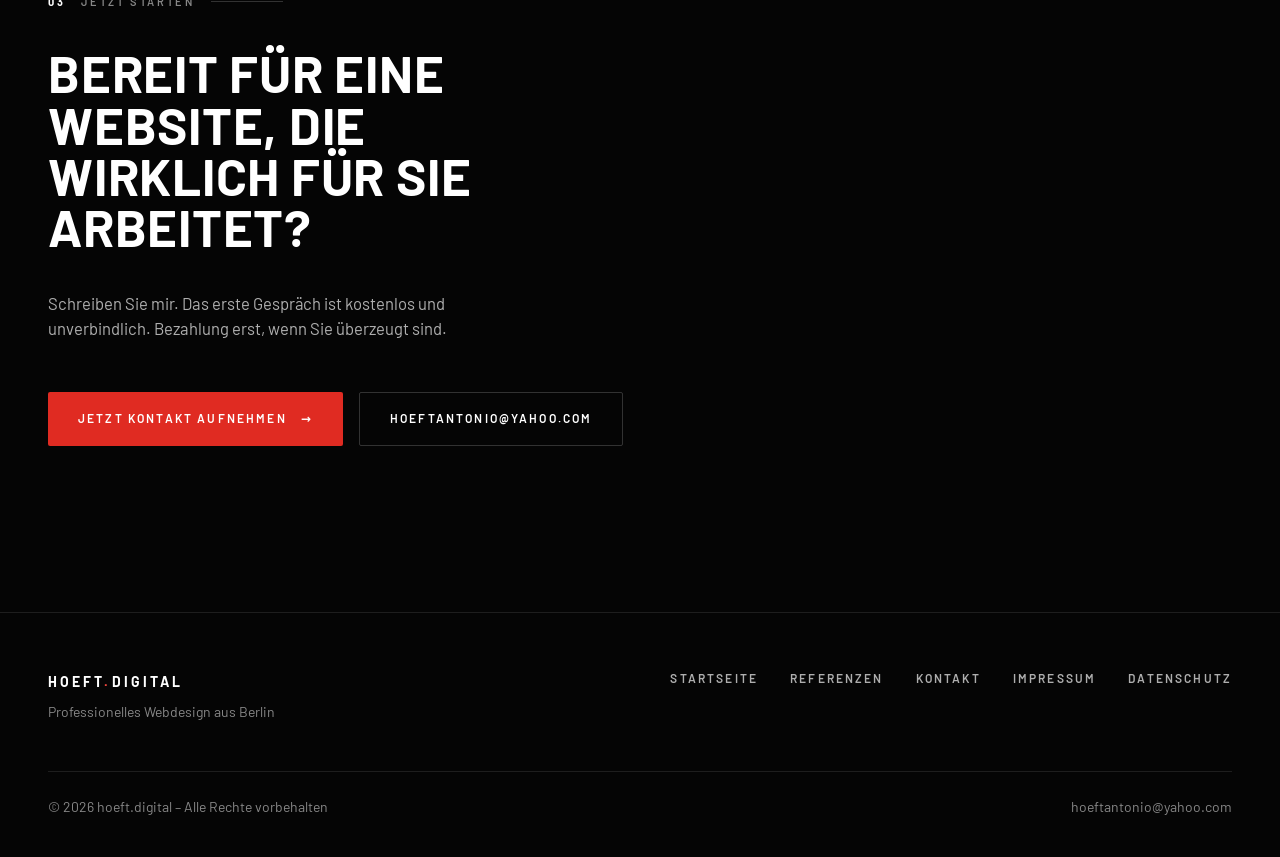
==== commit ad59a647: "Initial commit" ====
--- a/index.html
+++ b/index.html
@@ -255,6 +255,8 @@
     @media (max-width: 480px) { .stats { display: flex; flex-wrap: wrap; gap: 20px 28px; } .stats span { letter-spacing: .12em; } }
     .note { margin-top: 32px; padding-top: 24px; border-top: 1px solid var(--line); font-size: var(--fs-label); font-weight: 600; letter-spacing: .2em; text-transform: uppercase; color: var(--t3); }
     .card .note { max-width: none; }
+    .card .stat-cap { margin-top: 14px; max-width: none; font-size: var(--fs-label); font-weight: 600; letter-spacing: .16em; text-transform: uppercase; color: var(--t3); }
+    .c-5 .stats { column-gap: 24px; }
     .foot { margin-top: auto; padding-top: 40px; }
     .stretch::before { content: ''; position: absolute; inset: 0; z-index: 2; }
     @media (min-width: 900px) {
@@ -441,14 +443,15 @@
           <!-- 01 Metallbau -->
           <article class="card c-7 rv">
             <div class="card-in">
-              <div class="work-meta"><b>01</b><span>Metallbau</span></div>
+              <div class="work-meta"><b>01</b><span>Metallbau · Demoprojekt</span></div>
               <h3>Metallbau&shy;unternehmen</h3>
-              <p>Firmenwebsite für einen regionalen Metallbaubetrieb. Auf allen Geräten, klar strukturiert, schnell geladen – so seriös wie die Arbeit des Unternehmens selbst.</p>
+              <p>Konzeptprojekt: Firmenwebsite für einen fiktiven regionalen Metallbaubetrieb. Auf allen Geräten, klar strukturiert, schnell geladen – so seriös wie die Arbeit des Unternehmens selbst.</p>
               <div class="stats">
-                <div><strong>100%</strong><span>Mobiloptimiert</span></div>
-                <div><strong>&lt;2s</strong><span>Ladezeit</span></div>
-                <div><strong>SEO</strong><span>Optimiert</span></div>
+                <div><strong>100</strong><span>Barrierefrei</span></div>
+                <div><strong>100</strong><span>Best Practices</span></div>
+                <div><strong>100</strong><span>SEO</span></div>
               </div>
+              <p class="stat-cap">Lighthouse · live gemessen · Nov. 2026</p>
               <div class="foot"><a href="referenzen.html#metallbau" class="cbtn stretch"><span class="t">Details <span class="arr" aria-hidden="true">→</span></span></a></div>
             </div>
           </article>
@@ -456,10 +459,15 @@
           <!-- 02 Kanzlei -->
           <article class="card c-5 rv" style="--d:.08s">
             <div class="card-in">
-              <div class="work-meta"><b>02</b><span>Recht &amp; Beratung</span></div>
+              <div class="work-meta"><b>02</b><span>Recht &amp; Beratung · Demoprojekt</span></div>
               <h3>Anwaltskanzlei</h3>
-              <p>Website, die Vertrauen erzeugt – noch bevor ein Wort gelesen wird. Saubere Typografie, klare Hierarchie, professionelle Außenwirkung.</p>
-              <p class="note">Erstkontakt-Konvertierung</p>
+              <p>Konzeptprojekt: Website einer fiktiven Anwaltskanzlei, die Vertrauen erzeugt – noch bevor ein Wort gelesen wird. Saubere Typografie, klare Hierarchie, professionelle Außenwirkung.</p>
+              <div class="stats">
+                <div><strong>100</strong><span>Barrierefrei</span></div>
+                <div><strong>100</strong><span>Best Practices</span></div>
+                <div><strong>100</strong><span>SEO</span></div>
+              </div>
+              <p class="stat-cap">Lighthouse · live gemessen · Nov. 2026</p>
               <div class="foot"><a href="referenzen.html#kanzlei" class="cbtn stretch"><span class="t">Details <span class="arr" aria-hidden="true">→</span></span></a></div>
             </div>
           </article>
